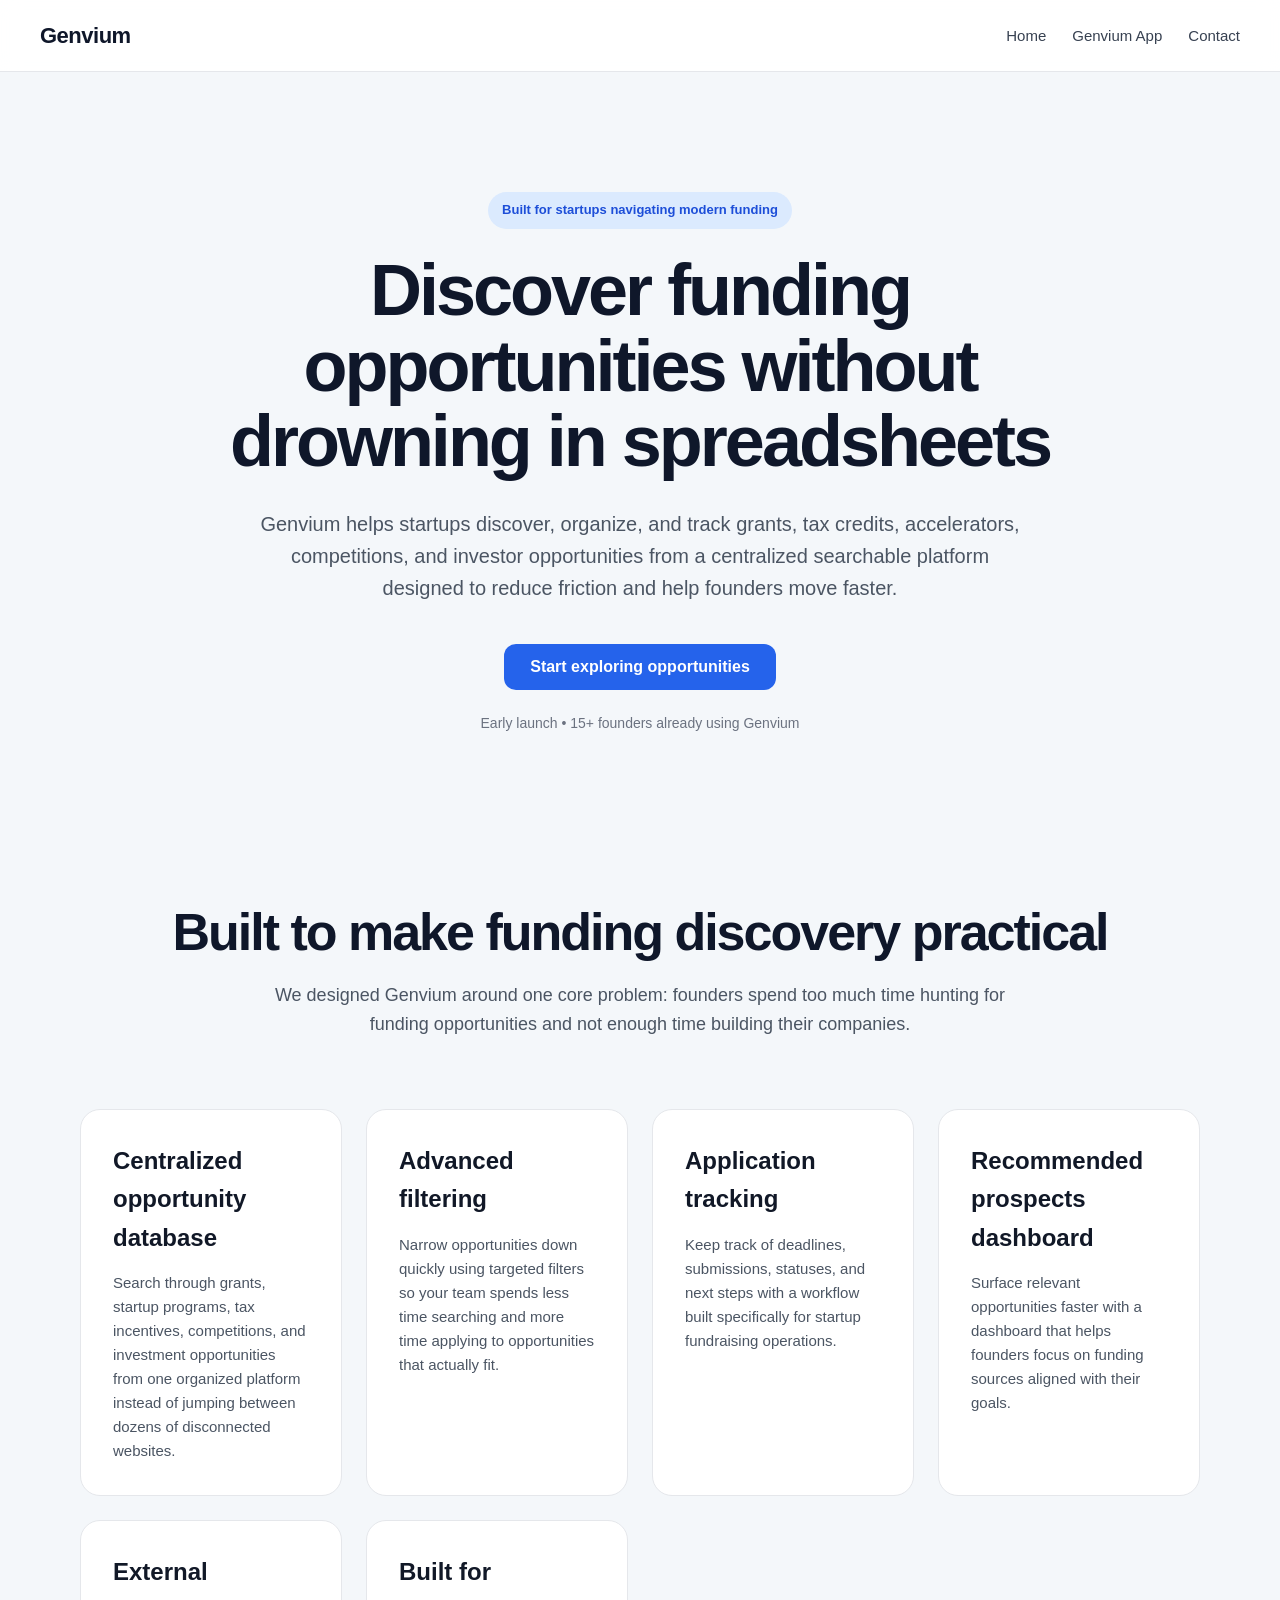
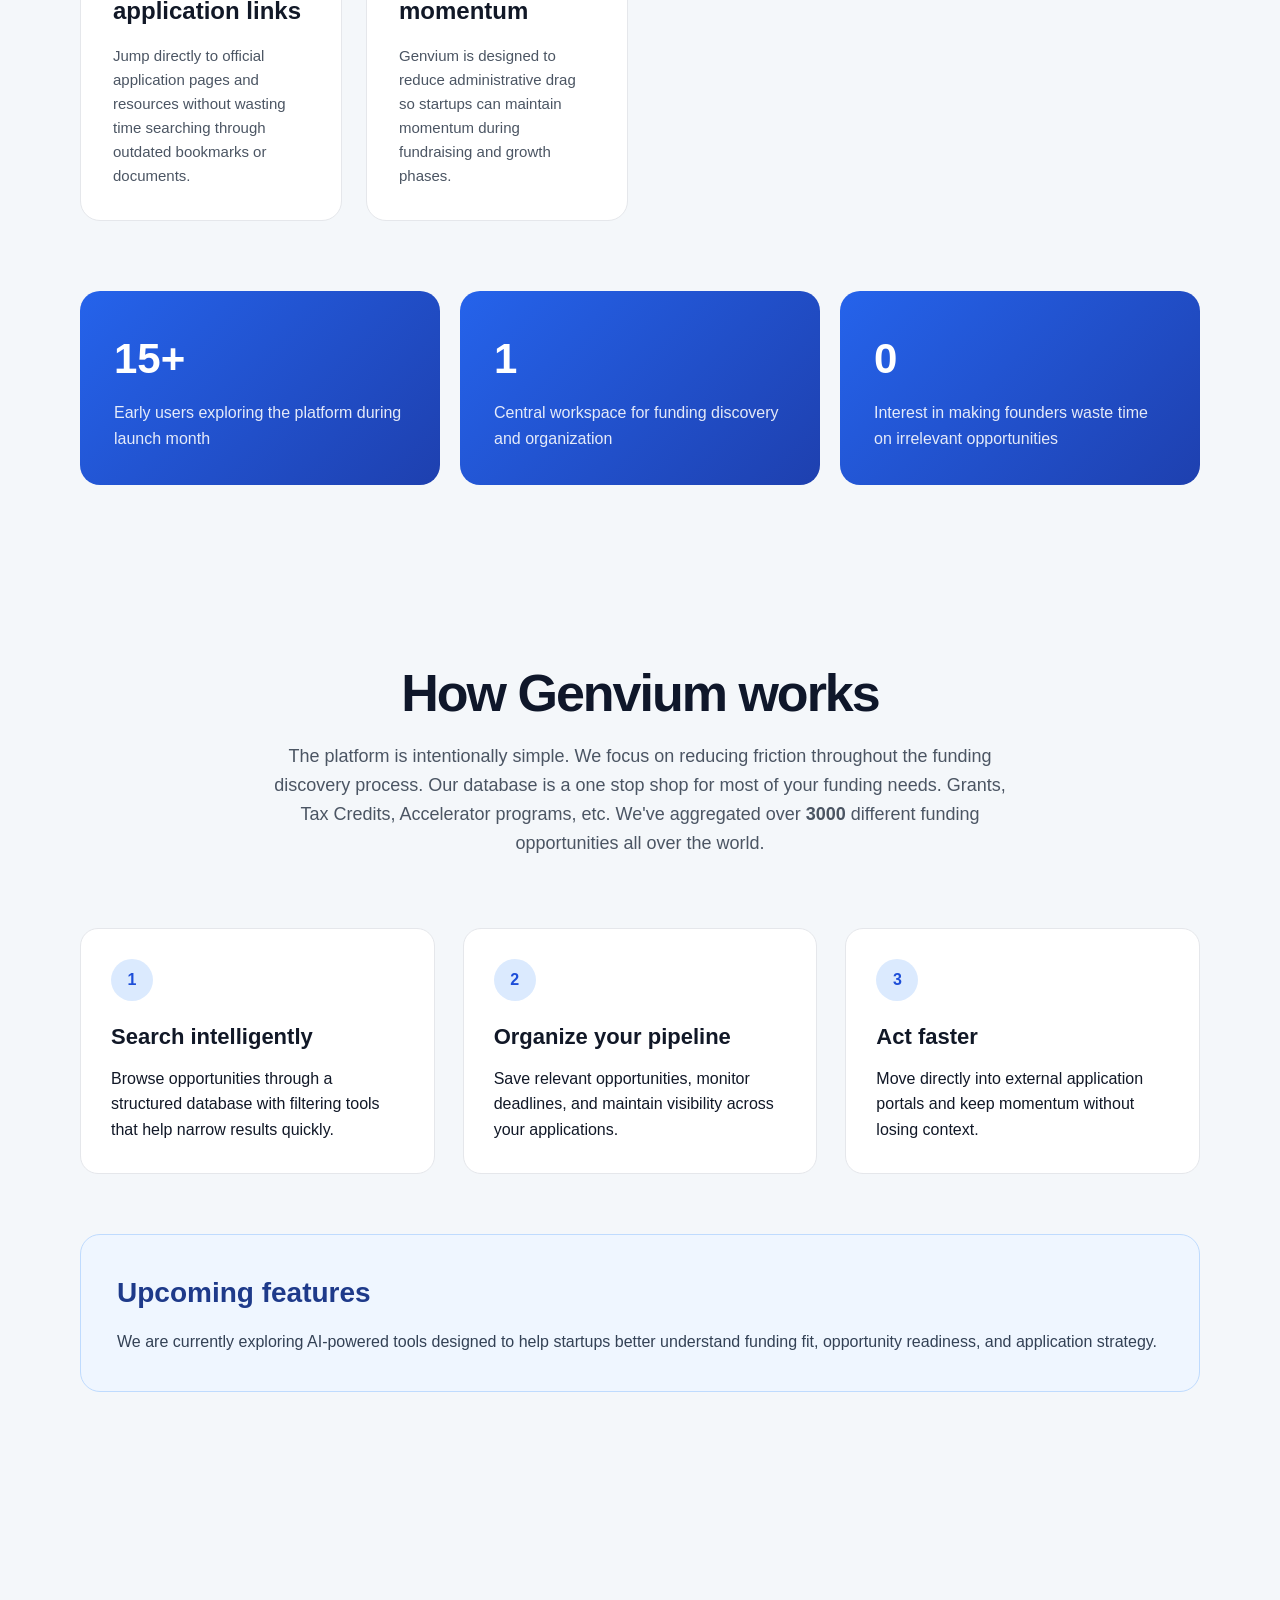
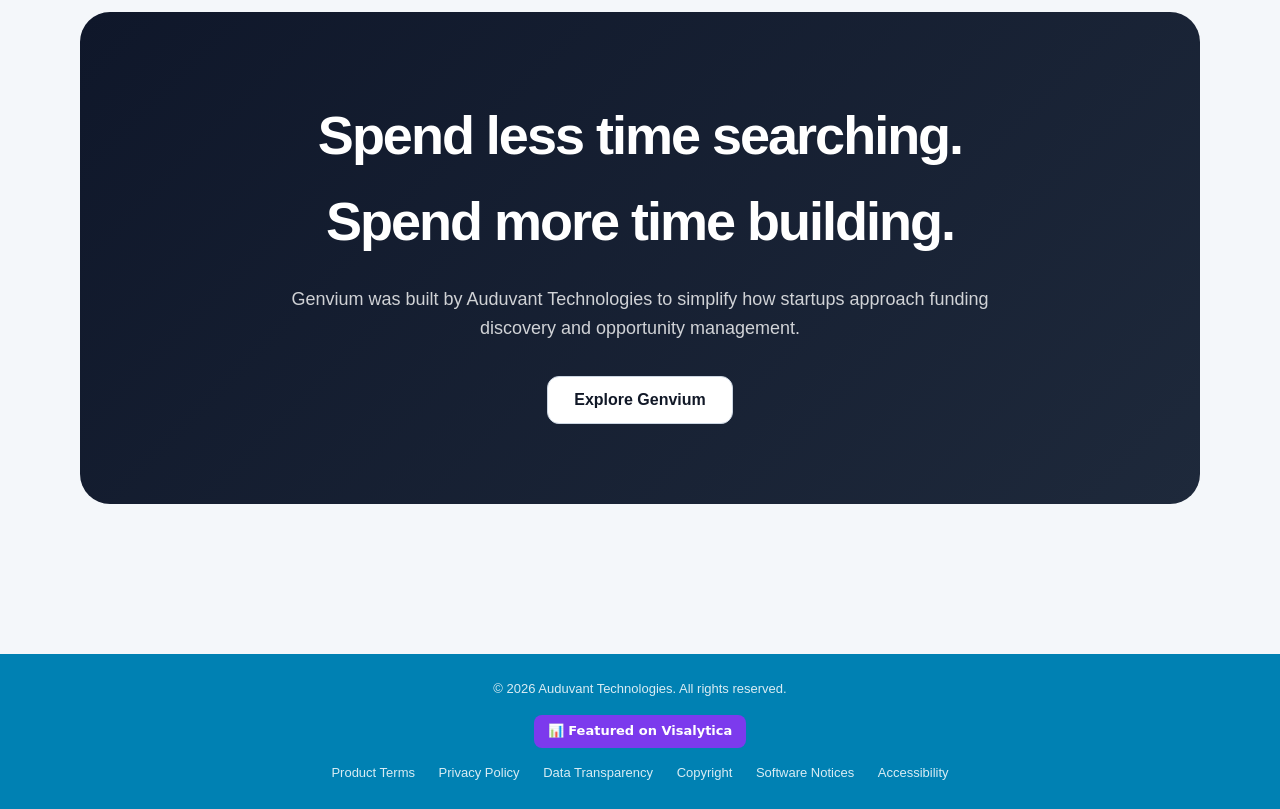
==== index.html @ 5816651e "Update index.html Added 5 new images showcasing how app looks like" ====
<!DOCTYPE html>
<html lang="en">
<head>
  <meta charset="UTF-8" />
  <meta name="viewport" content="width=device-width, initial-scale=1.0" />
  <title>Genvium | Startup Funding Intelligence</title>

  <meta name="description" content="Genvium is a centralized platform helping startups discover, organize, and track grants, tax credits, and investor opportunities without the administrative drag." />

  <link rel="canonical" href="https://www.genvium.com/" />

  <meta property="og:type" content="website" />
  <meta property="og:url" content="https://www.genvium.com/" />
  <meta property="og:title" content="Genvium | Startup Funding Intelligence" />
  <meta property="og:description" content="Discover, organize, and track startup funding opportunities from a single, centralized platform." />
  
  <meta name="twitter:card" content="summary" />
  <meta name="twitter:url" content="https://www.genvium.com/" />
  <meta name="twitter:title" content="Genvium | Startup Funding Intelligence" />
  <meta name="twitter:description" content="Discover, organize, and track startup funding opportunities from a single, centralized platform." />
  

  <script async src="https://www.googletagmanager.com/gtag/js?id=G-3B9XYFVLCV"></script>
  <script>
    window.dataLayer = window.dataLayer || [];
    function gtag(){dataLayer.push(arguments);}
    gtag('js', new Date());
    gtag('config', 'G-3B9XYFVLCV');
  </script>
  
  <script type="application/ld+json">
    {
      "@context": "https://schema.org",
      "@type": "SoftwareApplication",
      "name": "Genvium",
      "operatingSystem": "macOS, Web",
      "applicationCategory": "BusinessApplication",
      "description": "A platform for startups to discover and track funding opportunities, grants, and tax credits.",
      "offers": {
        "@type": "Offer",
        "price": "0",
        "priceCurrency": "USD"
      },
      "publisher": {
        "@type": "Organization",
        "name": "Auduvant Technologies"
      }
    }
  </script>

  <style>
    * {
      margin: 0;
      padding: 0;
      box-sizing: border-box;
    }

    html {
      scroll-behavior: smooth;
    }

    body {
      font-family: Inter, Arial, sans-serif;
      background: #F4F7FA;
      color: #111827;
      line-height: 1.6;
    }

    /* Skip to content link styling */
    .skip-link {
      position: absolute;
      top: -100px;
      left: 0;
      background: #2563EB;
      color: white;
      padding: 10px 20px;
      z-index: 9999;
      transition: top 0.2s ease;
      text-decoration: none;
      font-weight: 600;
    }
    .skip-link:focus {
      top: 0;
    }

    /* Standardized accessible link buttons styling */
    .link-btn {
      background: none;
      border: none;
      font-family: inherit;
      font-size: inherit;
      color: inherit;
      padding: 0;
      cursor: pointer;
      text-align: left;
      display: inline;
    }

    header {
      position: sticky;
      top: 0;
      z-index: 1000;
      background: rgba(255,255,255,0.92);
      backdrop-filter: blur(10px);
      border-bottom: 1px solid #E5E7EB;
      display: flex;
      justify-content: space-between;
      align-items: center;
      padding: 18px 40px;
    }

    .logo {
      font-size: 22px;
      font-weight: 700;
      letter-spacing: -0.5px;
      color: #0F172A;
    }

    nav {
      display: flex;
      align-items: center;
    }

    nav .link-btn, nav a {
      margin-left: 26px;
      text-decoration: none;
      color: #374151;
      font-size: 15px;
      transition: 0.2s ease;
    }

    nav .link-btn:hover, nav a:hover {
      color: #2563EB;
    }

    .hero {
      padding: 120px 40px 80px;
      text-align: center;
      max-width: 1000px;
      margin: auto;
    }

    .hero-badge {
      display: block;
      width: fit-content;
      margin: 0 auto 24px;
      padding: 8px 14px;
      border-radius: 999px;
      background: #DBEAFE;
      color: #1D4ED8;
      font-size: 13px;
      font-weight: 600;
    }

    .hero h1 {
      font-size: 72px;
      line-height: 1.05;
      letter-spacing: -3px;
      margin-bottom: 28px;
      color: #0F172A;
    }

    .hero p {
      font-size: 20px;
      max-width: 780px;
      margin: auto;
      color: #4B5563;
    }

    .hero-actions {
      margin-top: 40px;
      display: flex;
      justify-content: center;
      gap: 18px;
      flex-wrap: wrap;
    }

    .btn-primary {
      background: #2563EB;
      color: white;
      padding: 14px 26px;
      border-radius: 12px;
      text-decoration: none;
      font-weight: 600;
      transition: 0.2s ease;
      cursor: pointer;
      border: none;
      font-family: inherit;
      font-size: inherit;
    }

    .btn-primary:hover {
      background: #1D4ED8;
      transform: translateY(-1px);
    }

    .btn-secondary {
      border: 1px solid #CBD5E1;
      color: #111827;
      padding: 14px 26px;
      border-radius: 12px;
      text-decoration: none;
      font-weight: 600;
      background: white;
      transition: 0.2s ease;
      cursor: pointer;
      font-family: inherit;
      font-size: inherit;
    }

    .btn-secondary:hover {
      border-color: #94A3B8;
      background: #F8FAFC;
    }

    .hero-note {
      margin-top: 22px;
      font-size: 14px;
      color: #6B7280;
    }

    .section {
      padding: 90px 40px;
      max-width: 1200px;
      margin: auto;
    }

    .section-title {
      text-align: center;
      margin-bottom: 20px;
      font-size: 52px;
      letter-spacing: -2px;
      line-height: 1.1;
      color: #0F172A;
    }

    .section-subtitle {
      text-align: center;
      max-width: 760px;
      margin: auto auto 70px;
      font-size: 18px;
      color: #4B5563;
    }

    .features-grid {
      display: grid;
      grid-template-columns: repeat(auto-fit, minmax(260px, 1fr));
      gap: 24px;
    }

    .feature-card {
      background: white;
      border-radius: 20px;
      padding: 32px;
      border: 1px solid #E5E7EB;
      transition: 0.25s ease;
    }

    .feature-card:hover {
      transform: translateY(-4px);
      box-shadow: 0 15px 40px rgba(0,0,0,0.06);
    }

    .feature-card h3 {
      margin-bottom: 14px;
      font-size: 24px;
      color: #111827;
    }

    .feature-card p {
      color: #4B5563;
      font-size: 15px;
    }

    .stats {
      margin-top: 70px;
      display: grid;
      grid-template-columns: repeat(auto-fit, minmax(240px, 1fr));
      gap: 20px;
    }

    .stat-card {
      background: linear-gradient(135deg, #2563EB, #1E40AF);
      color: white;
      border-radius: 20px;
      padding: 34px;
    }

    .stat-card h2 {
      font-size: 42px;
      margin-bottom: 8px;
    }

    .stat-card p {
      color: rgba(255,255,255,0.88);
    }

    .workflow {
      display: grid;
      grid-template-columns: repeat(auto-fit, minmax(280px, 1fr));
      gap: 28px;
      margin-top: 60px;
    }

    .workflow-step {
      background: white;
      padding: 30px;
      border-radius: 18px;
      border: 1px solid #E5E7EB;
    }

    .step-number {
      width: 42px;
      height: 42px;
      border-radius: 50%;
      background: #DBEAFE;
      color: #1D4ED8;
      display: flex;
      align-items: center;
      justify-content: center;
      font-weight: bold;
      margin-bottom: 18px;
    }

    .workflow-step h3 {
      margin-bottom: 12px;
      font-size: 22px;
    }

    .cta-section {
      margin-top: 40px;
      text-align: center;
      background: linear-gradient(135deg, #0F172A, #1E293B);
      color: white;
      border-radius: 30px;
      padding: 80px 40px;
    }

    .cta-section h2 {
      font-size: 54px;
      margin-bottom: 20px;
      letter-spacing: -2px;
    }

    .cta-section p {
      max-width: 700px;
      margin: auto;
      color: rgba(255,255,255,0.8);
      font-size: 18px;
    }

    .cta-buttons {
      margin-top: 34px;
      display: flex;
      justify-content: center;
      gap: 16px;
      flex-wrap: wrap;
    }

    .coming-soon {
      margin-top: 60px;
      background: #EFF6FF;
      border: 1px solid #BFDBFE;
      border-radius: 20px;
      padding: 36px;
    }

    .coming-soon h3 {
      margin-bottom: 14px;
      color: #1E3A8A;
      font-size: 28px;
    }

    .coming-soon p {
      color: #334155;
    }

    .panel {
      display: none;
      animation: fade 0.3s ease;
    }

    .active {
      display: block;
    }

    @keyframes fade {
      from { opacity: 0; transform: translateY(6px); }
      to   { opacity: 1; transform: translateY(0); }
    }

    .download-card {
      background: white;
      padding: 32px;
      border-radius: 20px;
      border: 1px solid #E5E7EB;
      margin-bottom: 24px;
    }

    .download-card h3 {
      margin-bottom: 16px;
      font-size: 24px;
    }

    .download-card a {
      color: #2563EB;
      text-decoration: none;
      font-weight: 600;
    }

    .download-card a:hover {
      text-decoration: underline;
    }

    /* ── Genvium App Showcase ── */
    
    .app-showcase {
      margin-top: 70px;
    }
    
    .app-preview {
      background: white;
      border: 1px solid #E5E7EB;
      border-radius: 24px;
      padding: 12px;
      box-shadow:
        0 25px 60px rgba(15, 23, 42, 0.12),
        0 8px 20px rgba(15, 23, 42, 0.06);
      overflow: hidden;
      transition: 0.25s ease;
    }
    
    .app-preview:hover {
      transform: translateY(-3px);
      box-shadow:
        0 30px 70px rgba(15, 23, 42, 0.15),
        0 10px 25px rgba(15, 23, 42, 0.07);
    }
    
    .app-preview img {
      display: block;
      width: 100%;
      height: auto;
      border-radius: 14px;
    }
    
    .app-preview-large {
      max-width: 1100px;
      margin: 0 auto;
    }
    
    .app-preview-grid {
      display: grid;
      grid-template-columns: repeat(2, 1fr);
      gap: 28px;
      margin-top: 28px;
    }
    
    .app-caption {
      padding: 20px 8px 8px;
    }
    
    .app-caption h3 {
      font-size: 22px;
      margin-bottom: 6px;
      color: #0F172A;
    }
    
    .app-caption p {
      color: #64748B;
      font-size: 15px;
      line-height: 1.6;
    }
    
    /* App showcase intro */
    
    .app-intro {
      text-align: center;
      max-width: 780px;
      margin: 0 auto;
    }
    
    .app-intro h2 {
      font-size: 52px;
      letter-spacing: -2px;
      line-height: 1.1;
      color: #0F172A;
      margin-bottom: 20px;
    }
    
    .app-intro p {
      font-size: 19px;
      color: #4B5563;
      line-height: 1.7;
    }
    
    .app-intro .hero-badge {
      margin-bottom: 24px;
    }
    
    .app-action {
      margin-top: 32px;
    }
    
    /* Section between screenshots */
    
    .app-section-heading {
      text-align: center;
      margin: 90px auto 45px;
      max-width: 700px;
    }
    
    .app-section-heading h3 {
      font-size: 34px;
      letter-spacing: -1px;
      color: #0F172A;
      margin-bottom: 12px;
    }
    
    .app-section-heading p {
      color: #64748B;
      font-size: 17px;
    }
    
    /* Mobile */
    
    @media (max-width: 768px) {
    
      .app-intro h2 {
        font-size: 40px;
      }
    
      .app-intro p {
        font-size: 17px;
      }
    
      .app-preview-grid {
        grid-template-columns: 1fr;
      }
    
      .app-preview {
        border-radius: 18px;
        padding: 8px;
      }
    
      .app-preview img {
        border-radius: 11px;
      }
    
      .app-section-heading {
        margin-top: 65px;
      }
    
      .app-section-heading h3 {
        font-size: 28px;
      }
    }

    /* ── Legal pages ── */
    .legal {
      max-width: 900px;
      margin: auto;
      padding: 70px 40px;
    }

    .legal h1 {
      font-size: 42px;
      letter-spacing: -1.5px;
      margin-bottom: 8px;
      color: #0F172A;
    }

    .legal .last-updated {
      font-size: 14px;
      color: #6B7280;
      margin-bottom: 40px;
    }

    .legal h2 {
      font-size: 22px;
      margin-top: 40px;
      margin-bottom: 10px;
      color: #111827;
    }

    .legal h3 {
      font-size: 17px;
      margin-top: 24px;
      margin-bottom: 8px;
      color: #374151;
    }

    /* Added styling to support h4 tags brought over from the Auduvant policy */
    .legal h4 {
      font-size: 15px;
      margin-top: 20px;
      margin-bottom: 6px;
      color: #374151;
    }

    .legal p {
      color: #4B5563;
      margin-bottom: 12px;
    }

    .legal ul {
      color: #4B5563;
      padding-left: 22px;
      margin-bottom: 12px;
      line-height: 1.9;
    }

    .legal a {
      color: #2563EB;
    }

    /* ── Footer ── */
    footer {
      background: #0081B3;
      padding: 25px 40px;
      text-align: center;
      margin-top: 60px;
      font-size: 13px;
      color: white;
    }

    footer p {
      margin-bottom: 10px;
      color: rgba(255,255,255,0.85);
    }

    footer .link-btn {
      color: white;
      margin: 0 10px;
      opacity: 0.85;
    }

    footer .link-btn:hover {
      opacity: 1;
    }

    @media (max-width: 768px) {
      header {
        flex-direction: column;
        gap: 18px;
      }

      nav .link-btn, nav a {
        margin: 0 10px;
      }

      .hero {
        padding-top: 90px;
      }

      .hero h1 {
        font-size: 46px;
      }

      .section-title {
        font-size: 38px;
      }

      .cta-section h2 {
        font-size: 40px;
      }
    }
  </style>
</head>

<body>

<a href="#main-content" class="skip-link">Skip to main content</a>

<header>
  <div class="logo">Genvium</div>
  <nav>
    <button class="link-btn" onclick="showSection('home')">Home</button>
    <button class="link-btn" onclick="showSection('app')">Genvium App</button>
    <button class="link-btn" onclick="showSection('contact')">Contact</button>
  </nav>
</header>

<main id="main-content">
  <div id="home" class="panel active">

    <section class="hero">
      <div class="hero-badge">Built for startups navigating modern funding</div>

      <h1>Discover funding opportunities without drowning in spreadsheets</h1>

      <p>
        Genvium helps startups discover, organize, and track grants, tax credits,
        accelerators, competitions, and investor opportunities from a centralized
        searchable platform designed to reduce friction and help founders move faster.
      </p>

      <div class="hero-actions">
        <button onclick="showSection('app')" class="btn-primary">Start exploring opportunities</button>
      </div>

      <div class="hero-note">Early launch • 15+ founders already using Genvium</div>
    </section>

    <section class="section">
      <h2 class="section-title">Built to make funding discovery practical</h2>
      <p class="section-subtitle">
        We designed Genvium around one core problem: founders spend too much time
        hunting for funding opportunities and not enough time building their companies.
      </p>

      <div class="features-grid">
        <div class="feature-card">
          <h3>Centralized opportunity database</h3>
          <p>Search through grants, startup programs, tax incentives, competitions, and investment opportunities from one organized platform instead of jumping between dozens of disconnected websites.</p>
        </div>
        <div class="feature-card">
          <h3>Advanced filtering</h3>
          <p>Narrow opportunities down quickly using targeted filters so your team spends less time searching and more time applying to opportunities that actually fit.</p>
        </div>
        <div class="feature-card">
          <h3>Application tracking</h3>
          <p>Keep track of deadlines, submissions, statuses, and next steps with a workflow built specifically for startup fundraising operations.</p>
        </div>
        <div class="feature-card">
          <h3>Recommended prospects dashboard</h3>
          <p>Surface relevant opportunities faster with a dashboard that helps founders focus on funding sources aligned with their goals.</p>
        </div>
        <div class="feature-card">
          <h3>External application links</h3>
          <p>Jump directly to official application pages and resources without wasting time searching through outdated bookmarks or documents.</p>
        </div>
        <div class="feature-card">
          <h3>Built for momentum</h3>
          <p>Genvium is designed to reduce administrative drag so startups can maintain momentum during fundraising and growth phases.</p>
        </div>
      </div>

      <div class="stats">
        <div class="stat-card">
          <h2>15+</h2>
          <p>Early users exploring the platform during launch month</p>
        </div>
        <div class="stat-card">
          <h2>1</h2>
          <p>Central workspace for funding discovery and organization</p>
        </div>
        <div class="stat-card">
          <h2>0</h2>
          <p>Interest in making founders waste time on irrelevant opportunities</p>
        </div>
      </div>
    </section>

    <section class="section">
      <h2 class="section-title">How Genvium works</h2>
      <p class="section-subtitle">
        The platform is intentionally simple. We focus on reducing friction throughout
        the funding discovery process. Our database is a one stop shop for most of your funding needs. Grants, Tax Credits, Accelerator programs, etc.
        We've aggregated over <b>3000</b> different funding opportunities all over the world. 
      </p>

      <div class="workflow">
        <div class="workflow-step">
          <div class="step-number">1</div>
          <h3>Search intelligently</h3>
          <p>Browse opportunities through a structured database with filtering tools that help narrow results quickly.</p>
        </div>
        <div class="workflow-step">
          <div class="step-number">2</div>
          <h3>Organize your pipeline</h3>
          <p>Save relevant opportunities, monitor deadlines, and maintain visibility across your applications.</p>
        </div>
        <div class="workflow-step">
          <div class="step-number">3</div>
          <h3>Act faster</h3>
          <p>Move directly into external application portals and keep momentum without losing context.</p>
        </div>
      </div>

      <div class="coming-soon">
        <h3>Upcoming features</h3>
        <p>We are currently exploring AI-powered tools designed to help startups better understand funding fit, opportunity readiness, and application strategy.</p>
      </div>
    </section>

    <section class="section">
      <div id="cta" class="cta-section">
        <h2>Spend less time searching.<br>Spend more time building.</h2>
        <p>Genvium was built by Auduvant Technologies to simplify how startups approach funding discovery and opportunity management.</p>
        <div class="cta-buttons">
          <button onclick="showSection('app')" class="btn-secondary">Explore Genvium</button>
        </div>
      </div>
    </section>
  </div>

  
  <!-- Genvium App Page -->
  <div id="app" class="panel">
    <section class="section">
      <!-- Intro -->
      <div class="app-intro">
        <div class="hero-badge">
          Genvium is completely Free!
        </div>
        <h2>Meet Genvium</h2>
        <p>Your centralized workspace for discovering, organizing, and pursuing startup funding opportunities.</p>
        <div class="app-action">
          <a
            href="https://webapp.genvium.com"
            target="_blank"
            rel="noopener noreferrer"
            onclick="trackWebappClick()"
            class="btn-primary">
            Open Genvium →
          </a>
        </div>
      </div>
      <!-- Product showcase introduction -->
      <div class="app-section-heading">
        <h3>See Genvium in action</h3>
        <p>From discovering opportunities to managing applications, Genvium gives founders one place to keep their funding workflow organized.</p>
      </div>
      <!-- Dashboard -->
      <div class="app-preview-large">
        <div class="app-preview">
          <img
            src="Genvium-App-Dashboard.png"
            alt="Genvium dashboard showing active applications, funding secured, upcoming deadlines, and recommended opportunities">
        </div>
        <div class="app-caption">
          <h3>Your funding command center</h3>
          <p>Keep your applications, funding progress, deadlines, and recommended opportunities visible from one dashboard.</p>
        </div>
      </div>
      <!-- Applications + Readiness -->
      <div class="app-preview-grid">
        <!-- My Applications -->
        <div>
          <div class="app-preview">
            <img
              src="Genvium-App-MyApplications.png"
              alt="Genvium My Applications page showing application statuses, amounts, and deadlines">
          </div>
          <div class="app-caption">
            <h3>Manage your applications</h3>
            <p>Track applications, statuses, funding amounts, deadlines, and next steps in one organized workspace.</p>
          </div>
        </div>
        <!-- Readiness -->
        <div>
          <div class="app-preview">
            <img
              src="Genvium-App-Readiness.png"
              alt="Genvium application readiness page showing completed and missing requirements">
          </div>
          <div class="app-caption">
            <h3>Know when you're ready</h3>
            <p>See which application requirements are complete and identify what still needs attention before you apply.</p>
          </div>
        </div>
      </div>
      <!-- Genvium AI -->
      <div class="app-section-heading">
        <h3>Built-in AI assistance</h3>
        <p>Get AI-assisted help while preparing your applications, while keeping control over the final submission.</p>
      </div>
      <div class="app-preview-large">
        <div class="app-preview">
          <img
            src="Genvium-AI.png"
            alt="Genvium AI grant draft assistant">
        </div>
        <div class="app-caption">
          <h3>Get AI-assisted application help</h3>
          <p>Generate and refine application content with Genvium AI while reviewing every draft before submission.</p>
        </div>
      </div>
      <!-- Help -->
      <div class="app-section-heading">
        <h3>Help when you need it</h3>
        <p>Find answers and guidance while working through the Genvium platform.</p>
      </div>
      <div class="app-preview-large">
        <div class="app-preview">
          <img
            src="Genvium-Help.png"
            alt="Genvium Help page with searchable funding and application guidance">
        </div>
        <div class="app-caption">
          <h3>A workspace designed to keep you moving</h3>
          <p>Genvium brings funding discovery, application management, readiness tracking, AI assistance, and support together in one place.</p>
        </div>
      </div>
      <!-- Final CTA -->
      <div class="cta-section" style="margin-top: 90px;">
        <h2>Ready to explore Genvium?</h2>
        <p>Start discovering opportunities and organizing your funding workflow today.</p>
  
        <div class="cta-buttons">
          <a
            href="https://webapp.genvium.com"
            target="_blank"
            rel="noopener noreferrer"
            onclick="trackWebappClick()"
            class="btn-primary">
            Open Genvium →
          </a>
        </div>
      </div>
    </section>
  </div>

  
  <!-- Contact Page -->
  <div id="contact" class="panel">
    <section class="section">
      <h2 class="section-title">Contact us</h2>
      <p class="section-subtitle">Questions, feedback, partnerships, or early access inquiries.</p>

      <div class="download-card">
        <h3>Email</h3>
        <p>info@genvium.com</p>
      </div>

      <div class="download-card">
        <h3>Socials</h3>
        <p><a href="https://www.linkedin.com/company/auduvant-technologies">LinkedIn</a></p>
        <p><a href="https://www.youtube.com/@AuduvantTechnologies">YouTube</a></p>
        <p>X / Twitter — Coming soon</p>
      </div>
    </section>
  </div>

  <!-- Legal -->
  <div id="product-terms" class="panel">
    <div class="legal">
      <h1>Genvium Product Terms</h1>
      <p class="last-updated">Last updated: June 2026</p>

      <p>These Genvium Product Terms ("Terms") govern access to and use of Genvium and related services operated by Auduvant Technologies ("we," "our," or "us"). By accessing or using Genvium, you agree to these Terms. If you do not agree to these Terms, you should not use the platform or related services.</p>

      <h2>1. About Genvium</h2>
      <p>Genvium is a software platform designed to help startups discover, organize, and manage funding opportunities, including grants, tax credits, competitions, accelerators, and related funding resources. The platform may include:</p>
      <ul>
        <li>Web-based services</li>
        <li>Search and filtering tools</li>
        <li>Application tracking features</li>
        <li>External resource links</li>
        <li>Analytics and recommendation features</li>
      </ul>
      <p>Certain features may change, expand, or be discontinued over time.</p>

      <h2>2. Eligibility</h2>
      <p>You may use Genvium only in compliance with applicable laws and regulations. By using the platform, you represent that:</p>
      <ul>
        <li>You are legally permitted to use the services</li>
        <li>You will not misuse or interfere with the platform</li>
        <li>Any information voluntarily provided by you is accurate to the best of your knowledge</li>
      </ul>

      <h2>3. Software License</h2>
      <p>Subject to these Terms, Auduvant Technologies grants you a limited, non-exclusive, non-transferable, revocable license to access and use the Genvium platform for lawful business or personal use. This license does not grant ownership of the software or related intellectual property. Users may not:</p>
      <ul>
        <li>Copy, redistribute, or resell the software</li>
        <li>Reverse engineer or attempt to extract source code except where prohibited by law</li>
        <li>Modify or create derivative works based on the platform</li>
        <li>Use the platform for unlawful, harmful, or fraudulent purposes</li>
        <li>Interfere with platform functionality or security</li>
      </ul>
      <p>Genvium is proprietary software owned by Auduvant Technologies.</p>

      <h2>4. Intellectual Property</h2>
      <p>All software, branding, designs, graphics, interfaces, text, databases, workflows, and related materials associated with Genvium are owned by Auduvant Technologies unless otherwise stated. No rights are granted except as expressly provided in these Terms. Third-party trademarks, libraries, and technologies remain the property of their respective owners.</p>

      <h2>5. Third-Party Services and Links</h2>
      <p>Genvium may provide links or references to third-party websites, funding providers, application portals, or external resources. We do not control or guarantee:</p>
      <ul>
        <li>Third-party content</li>
        <li>External application outcomes</li>
        <li>Funding approvals</li>
        <li>Accuracy of external services</li>
        <li>Availability of third-party websites</li>
      </ul>
      <p>Users interact with external services at their own discretion and risk.</p>

      <h2>6. Beta Features and Availability</h2>
      <p>Certain portions of Genvium may be released as beta, preview, experimental, or early-access functionality. These features may:</p>
      <ul>
        <li>Contain bugs or inaccuracies</li>
        <li>Change without notice</li>
        <li>Experience interruptions or downtime</li>
        <li>Be modified or removed at any time</li>
      </ul>
      <p>We do not guarantee uninterrupted availability of the platform or services.</p>

      <h2>7. Data and Analytics</h2>
      <p>Use of Genvium may involve limited analytics and technical usage data as described in our Privacy Policy and Data Transparency Policy. By using the platform, users acknowledge that certain technical and usage information may be collected to improve platform functionality, performance, and security.</p>

      <h2>8. No Financial or Legal Advice</h2>
      <p>Genvium is an informational and organizational platform only. Nothing provided through Genvium constitutes financial advice, investment advice, legal advice, tax advice, or professional consulting services. Users remain solely responsible for evaluating opportunities, conducting due diligence, and making business decisions.</p>

      <h2>9. Disclaimer of Warranties</h2>
      <p>Genvium is provided on an "as is" and "as available" basis. To the maximum extent permitted by law, Auduvant Technologies disclaims all warranties, express or implied, including merchantability, fitness for a particular purpose, non-infringement, accuracy or reliability of information, and continuous availability. We do not guarantee that the platform will be error-free, secure, or uninterrupted.</p>

      <h2>10. Limitation of Liability</h2>
      <p>To the fullest extent permitted by law, Auduvant Technologies shall not be liable for lost profits, business interruption, funding outcomes, loss of data, indirect or consequential damages, reliance on platform information, or third-party service failures. Use of the platform is at your own risk.</p>

      <h2>11. Termination</h2>
      <p>We may suspend or terminate access to Genvium at any time if these Terms are violated, platform misuse occurs, or security or operational concerns arise. We also reserve the right to discontinue or modify services at any time.</p>

      <h2>12. Changes to These Terms</h2>
      <p>These Terms may be updated periodically to reflect changes in the platform, services, legal obligations, or operational practices. Continued use of Genvium following updates indicates acknowledgment of the revised Terms.</p>

      <h2>13. Governing Law</h2>
      <p>These Terms shall be governed by and interpreted in accordance with the laws applicable in the United States of America.</p>

      <h2>14. Contact</h2>
      <p>Questions regarding these Terms may be directed to: <a href="mailto:info@genvium.com">info@genvium.com</a></p>
    </div>
  </div>

  <div id="privacy" class="panel">
    <div class="legal">
      <h1>Privacy Policy</h1>
      <p class="last-updated">Last updated: July 2026</p>

      <p>This Privacy Policy describes how Auduvant Technologies ("we," "our," or "us") collects, uses, processes, stores, and protects information in connection with <strong>Genvium (the web application)</strong>, our public marketing website (www.genvium.com), and related online services (collectively, the "Services"). This Privacy Policy applies to both the Genvium web application and our marketing website. As Genvium evolves, we may introduce new features that require additional data processing. If we do, we will provide appropriate notice, update this Privacy Policy, and, where required by applicable law, provide users with appropriate controls.</p>
      
      <h2>1. Information We Collect</h2>
      <p>To keep our data practices clear, we separate how we handle information across our public marketing websites and our user-facing applications.</p>

      <h3>A. Genvium (Web Application)</h3>
      <p><strong>The Genvium web application (webapp.genvium.com) collects limited personal information necessary to provide user accounts and platform functionality. This information may include your name, username, email address, and phone number (if provided). Genvium does not collect or use your funding search history or research queries for advertising, profiling, or marketing purposes.</strong></p>
      <p>Your searches, workflows, and interactions within Genvium are processed only as necessary to provide and maintain the service you request. We do not use your funding searches or research queries for advertising, marketing, or user profiling. We may introduce optional diagnostics, analytics, or other features in future releases. If we do, we will provide appropriate notice, update this Privacy Policy, and provide any controls required by applicable law.</p>

      <h3>B. Marketing and Corporate Sites (www.genvium.com)</h3>
      <p>Unlike the Genvium web application, our public marketing website (www.genvium.com) collects certain technical and user-submitted information necessary to operate the website, improve user experience, maintain security, and understand website performance.</p>
      
      <h4>Automatically Collected Information</h4>
      <p>When users access www.genvium.com, certain technical and usage information may be collected automatically, including:</p>
      <ul>
        <li>Device and browser information</li>
        <li>Operating system information</li>
        <li>IP address and approximate geographic region</li>
        <li>Usage and interaction data</li>
        <li>Website navigation activity</li>
        <li>Referral and traffic source information</li>
        <li>Website session and performance analytics</li>
      </ul>

      <h4>Information You Voluntarily Provide Online</h4>
      <p>This may include contact information such as email addresses, communications and support inquiries, feedback submissions, waitlist or early-access requests, and other information voluntarily submitted directly through our website forms.</p>

      <h4>Third-Party Information</h4>
      <p>We may receive limited information from third-party platforms, hosting providers, analytics services, or infrastructure providers necessary to operate and maintain our public marketing websites.</p>

      <h2>2. How We Use Information</h2>
      <p>We may use information collected through our public website to operate and maintain the landing page, improve platform marketing and user experiences, monitor website traffic and engagement, respond to support requests, analyze loading speeds, develop new features, maintain web security, comply with legal obligations, and protect against fraudulent activity.</p>

      <h2>3. Analytics and Cookies</h2>
      <p>Auduvant Technologies may use analytics technologies, cookies, and similar tools to understand how users interact with our website at www.genvium.com. This may include Google Analytics (GA4), essential session technologies, and performance optimization tools. These technologies may collect device identifiers, browser layouts, session activity, click events, and approximate location data. Users may manage or disable cookies through their browser settings, though doing so might affect web formatting.</p>

      <h2>4. Legal Basis for Processing</h2>
      <p>Where required by applicable law, we process personal information gathered from website visitors based on legitimate interests in monitoring web performance, explicit user consent (such as filling out a contact form), compliance with legal frameworks, and security verification.</p>

      <h2>5. Sharing of Information</h2>
      <p>We do not sell personal website data to third parties. We may share limited marketing site tracking data with hosting infrastructure providers, analytics platforms, or operational service tools strictly necessary to maintain the web server. Third-party utility services process info solely under strict platform instructions.</p>
      <p>We use third-party AI services, including the Google Gemini API, to generate draft content requested by users. Information submitted for this purpose is processed solely to provide the requested functionality and is not used to train AI models under applicable enterprise API terms.</p>

      <h2>6. International Data Processing</h2>
      <p>Information collected via our web assets may be processed, transferred, or stored in multiple jurisdictions, including the United States, where our hosting servers operate. By browsing our website, users acknowledge that data may travel outside their jurisdiction of residence, subject to legal protocols.</p>

      <h2>7. Data Retention</h2>
      <p>We retain website log information and form records only for as long as reasonably necessary to fulfill marketing outreach, complete customer support inquiries, optimize infrastructure speeds, resolve site technical disputes, and enforce terms. Retention schedules depend purely on operational demands.</p>

      <h2>8. Data Security</h2>
      <p>We implement administrative, technical, and organizational measures intended to protect website traffic records and inbound forms against unauthorized web access, disclosure, or loss. However, no absolute guarantee can be made regarding public internet transmissions.</p>

      <h2>9. User Rights</h2>
      <p>Depending on local regulations, website visitors may request access to, correction of, or permanent deletion of their recorded form submissions and analytics identifiers by contacting <a href="mailto:info@genvium.com">info@genvium.com</a>. We may verify identity before executing a removal database query.</p>

      <h2>10. Privacy Requests</h2>
      <p>If you wish to exercise your privacy rights, including requesting access to, correction of, or deletion of your personal information where applicable, please contact us using the information provided below. To protect your privacy and security, we may verify your identity before processing your request. We will respond within the timeframes required by applicable law.</p>
      
      <h2>11. Children's Privacy</h2>
      <p>Our Services are not directed to children under 13 years of age, and we do not knowingly collect personal information from children. If we become aware that personal information from a child has been collected, we will promptly delete it unless we are required by law to retain it.</p>

      <h2>12. Third-Party Services and Links</h2>
      <p>Our web copy contains redirect hyperlinks to external funding directories, grants, or cloud databases. We hold zero control over the privacy architectures or reliability of target third-party external networks. Review their independent guidelines when leaving our domain.</p>

      <h2>13. Changes to This Privacy Policy</h2>
      <p>We may update this Privacy Policy from time to time to reflect changes to our Services, legal obligations, or privacy practices. When material changes are made, we will update the "Last updated" date at the top of this policy. Continued use of our Services after changes become effective constitutes acceptance of the revised Privacy Policy.</p>

      <h2>14. Contact</h2>
      <p>Questions regarding this Privacy Policy or privacy-related requests may be directed to: <a href="mailto:info@genvium.com">info@genvium.com</a></p>
    </div>
  </div>

  <div id="transparency" class="panel">
    <div class="legal">
      <h1>Data Transparency Policy</h1>
      <p class="last-updated">Last updated: June 2026</p>

      <p>At Genvium, we believe founders deserve transparency about how their data is handled. This page explains what information Genvium (the web application) and our marketing website (www.genvium.com) collect, why we collect it, and what we do—and do not do—with that information.</p>

      <h2>What We Collect</h2>
      <p>Only our public marketing website (www.genvium.com) collects analytics and website usage information. The Genvium web application (webapp.genvium.com) does not collect analytics relating to your searches, funding research, or in-app activity. The marketing website may collect limited analytics and usage information to help us improve the website and understand visitor engagement. This includes information limited to:</p>
        <li>Page visits and session activity</li>
        <li>Device and browser type</li>
        <li>Operating system information</li>
        <li>Approximate geographic region</li>
        <li>Website interaction events</li>
        <li>Download activity</li>
        <li>Navigation between sections of the site</li>
        <li>Referral sources (such as search engines or external links)</li>
      </ul>
      <p>We may also collect information voluntarily provided by users through contact emails, support inquiries, and waitlists or feedback forms (if enabled in the future).</p>

      <h2>What We Do NOT Collect</h2>
      <p>We do not collect:</p>
      <ul>
        <li>Passwords through analytics tools</li>
        <li>Keystroke recordings</li>
        <li>Screen recordings</li>
        <li>Personal financial information</li>
        <li>Sensitive personal identification documents</li>
        <li>Hidden background surveillance data</li>
        <li>Uploaded founder documents through public website analytics</li>
      </ul>
      <p>We do not sell user data to third parties.</p>

      <h2>Why We Collect Data</h2>
      <p>We use analytics and usage information to improve the Genvium platform, understand which features users find useful, identify technical issues, prioritize future development, and measure platform engagement and adoption.</p>

      <h2>Analytics Providers</h2>
      <p>Genvium currently uses Google Analytics (GA4) to collect aggregated website analytics and performance metrics. Google may process certain technical information according to its own policies and regional compliance standards. Google Analytics may collect information such as IP address, device information, browser information, and website interaction data in order to provide aggregated analytics and reporting services. Additional third-party service providers may be used in the future to support website hosting, communications, security, or platform operations. These providers may process information only as necessary to provide their services.</p>

      <h2>Cookies</h2>
      <p>Genvium may use essential analytics cookies to measure traffic and engagement, improve platform performance, and understand feature usage trends. Users can manage or disable cookies through their browser settings.</p>

      <h2>Legal Basis for Processing</h2>
      <p>Where required by applicable law, Genvium processes information based on legitimate interests in operating, maintaining, securing, and improving the platform, as well as responding to user inquiries and support requests. In certain circumstances, processing may also occur based on user consent or to comply with legal obligations.</p>

      <h2>International Data Processing</h2>
      <p>Genvium and its service providers may process information in multiple jurisdictions, including Canada, the United States, and other locations where infrastructure or service providers operate. By using the platform, users acknowledge that information may be transferred, stored, or processed outside their country of residence, subject to applicable legal protections.</p>

      <h2>GDPR &amp; CCPA Commitment</h2>
      <p>Where applicable under privacy laws such as the General Data Protection Regulation (GDPR), the California Consumer Privacy Act (CCPA), and similar regulations, users may have rights regarding their personal information. Depending on applicable law, users may request access to personal information we hold about them, correction of inaccurate information, deletion of personal information, information regarding categories of collected data, and information regarding how personal information is used. Requests may be submitted to <a href="mailto:info@genvium.com">info@genvium.com</a>.</p>

      <h2>Data Retention</h2>
      <p>We retain analytics and usage information only for as long as reasonably necessary to improve and operate the platform. Retention periods may vary depending on the type of information collected, technical requirements, legal obligations, or service provider settings. Contact requests, support inquiries, and feedback submissions may be retained for a reasonable period to facilitate communication and improve user support.</p>

      <h2>Data Security</h2>
      <p>We take reasonable measures to protect platform and analytics data from unauthorized access, misuse, or disclosure.</p>

      <h2>Policy Updates</h2>
      <p>As Genvium evolves, this policy may be updated to reflect new features, services, or compliance requirements. Continued use of the platform after updates constitutes acceptance of the revised policy.</p>

      <h2>Contact</h2>
      <p>Questions regarding data practices or compliance can be directed to: <a href="mailto:info@genvium.com">info@genvium.com</a></p>
    </div>
  </div>

  <div id="copyright" class="panel">
    <div class="legal">
      <h1>Copyright Notice</h1>
      <p class="last-updated">Last updated: June 2026</p>

      <p>© 2026 Auduvant Technologies. All rights reserved.</p>
      <p>Genvium and related branding, software, website content, interface designs, graphics, and platform materials are the property of Auduvant Technologies unless otherwise stated.</p>
      <p>No portion of the platform, website, or materials may be copied, reproduced, distributed, modified, or used for commercial purposes without prior written permission.</p>
      <p>Third-party trademarks, service marks, and content referenced on the platform remain the property of their respective owners.</p>
    </div>
  </div>

  <div id="licenses" class="panel">
    <div class="legal">
      <h1>Third-Party Software Notices</h1>
      <p class="last-updated">Last updated: June 2026</p>

      <p>Genvium includes or utilizes certain open-source software components. These components remain the property of their respective authors and are distributed under their applicable licenses.</p>

      <p>Included technologies may include:</p>
      <ul>
        <li>Java</li>
        <li>JavaFX</li>
        <li>Maven</li>
        <li>SQLite</li>
        <li>Jackson</li>
        <li>OkHttp</li>
        <li>Eclipse Temurin</li>
      </ul>

      <p>Additional dependency licenses may apply depending on installed components and build configurations.</p>
    </div>
  </div>

  <div id="accessibility" class="panel">
    <div class="legal">
      <h1>Accessibility Statement for Genvium</h1>
      <p class="last-updated">This is an accessibility statement from Auduvant Technologies LLC.</p>

      <h2>Conformance status</h2>
      <p>The Web Content Accessibility Guidelines (WCAG) defines requirements for designers and developers to improve accessibility for people with disabilities. It defines three levels of conformance: Level A, Level AA, and Level AAA. Genvium is partially conformant with WCAG 2.0 level AA. Partially conformant means that some parts of the content do not fully conform to the accessibility standard.</p>

      <h2>Feedback</h2>
      <p>We welcome your feedback on the accessibility of Genvium. Please let us know if you encounter accessibility barriers while navigating our platform:</p>
      <ul>
        <li>E-mail: <a href="mailto:info@genvium.com">info@genvium.com</a></li>
      </ul>
      <p>We try to respond to feedback within 3 business days.</p>
    </div>
  </div>
</main>

<footer>
  <p>© 2026 Auduvant Technologies. All rights reserved.</p>
  
  <!-- Visalytica Badge -->
  <div style="margin: 15px 0;">
    <a href="https://www.visalytica.com/tool/genvium" target="_blank" rel="noopener noreferrer" style="display:inline-flex;align-items:center;gap:6px;padding:6px 14px;background:#7c3aed;color:#fff;border-radius:8px;font-family:-apple-system,system-ui,sans-serif;font-size:13px;font-weight:600;text-decoration:none">📊 Featured on Visalytica</a>
  </div>
  
  <div>
    <button class="link-btn" onclick="showSection('product-terms')">Product Terms</button>
    <button class="link-btn" onclick="showSection('privacy')">Privacy Policy</button>
    <button class="link-btn" onclick="showSection('transparency')">Data Transparency</button>
    <button class="link-btn" onclick="showSection('copyright')">Copyright</button>
    <button class="link-btn" onclick="showSection('licenses')">Software Notices</button>
    <button class="link-btn" onclick="showSection('accessibility')">Accessibility</button>
  </div>
</footer>

<script>
  function trackWebappClick() {
      gtag('event', 'open_webapp', { 
        event_category: 'engagement',
        event_label: 'Web App Link'
      });
  }

  function showSection(id) {
    document.querySelectorAll('.panel').forEach(sec => sec.classList.remove('active'));
    document.getElementById(id).classList.add('active');
    window.scrollTo({ top: 0, behavior: 'smooth' });
    gtag('event', 'section_view', { section_name: id });
    window.location.hash = id;
  }
  
  window.addEventListener("load", () => {
    const hash = window.location.hash.slice(1);
  
    if (hash && ["home", "app", "contact"].includes(hash)) {
      showSection(hash);
    }
  });
</script>

</body>
</html>
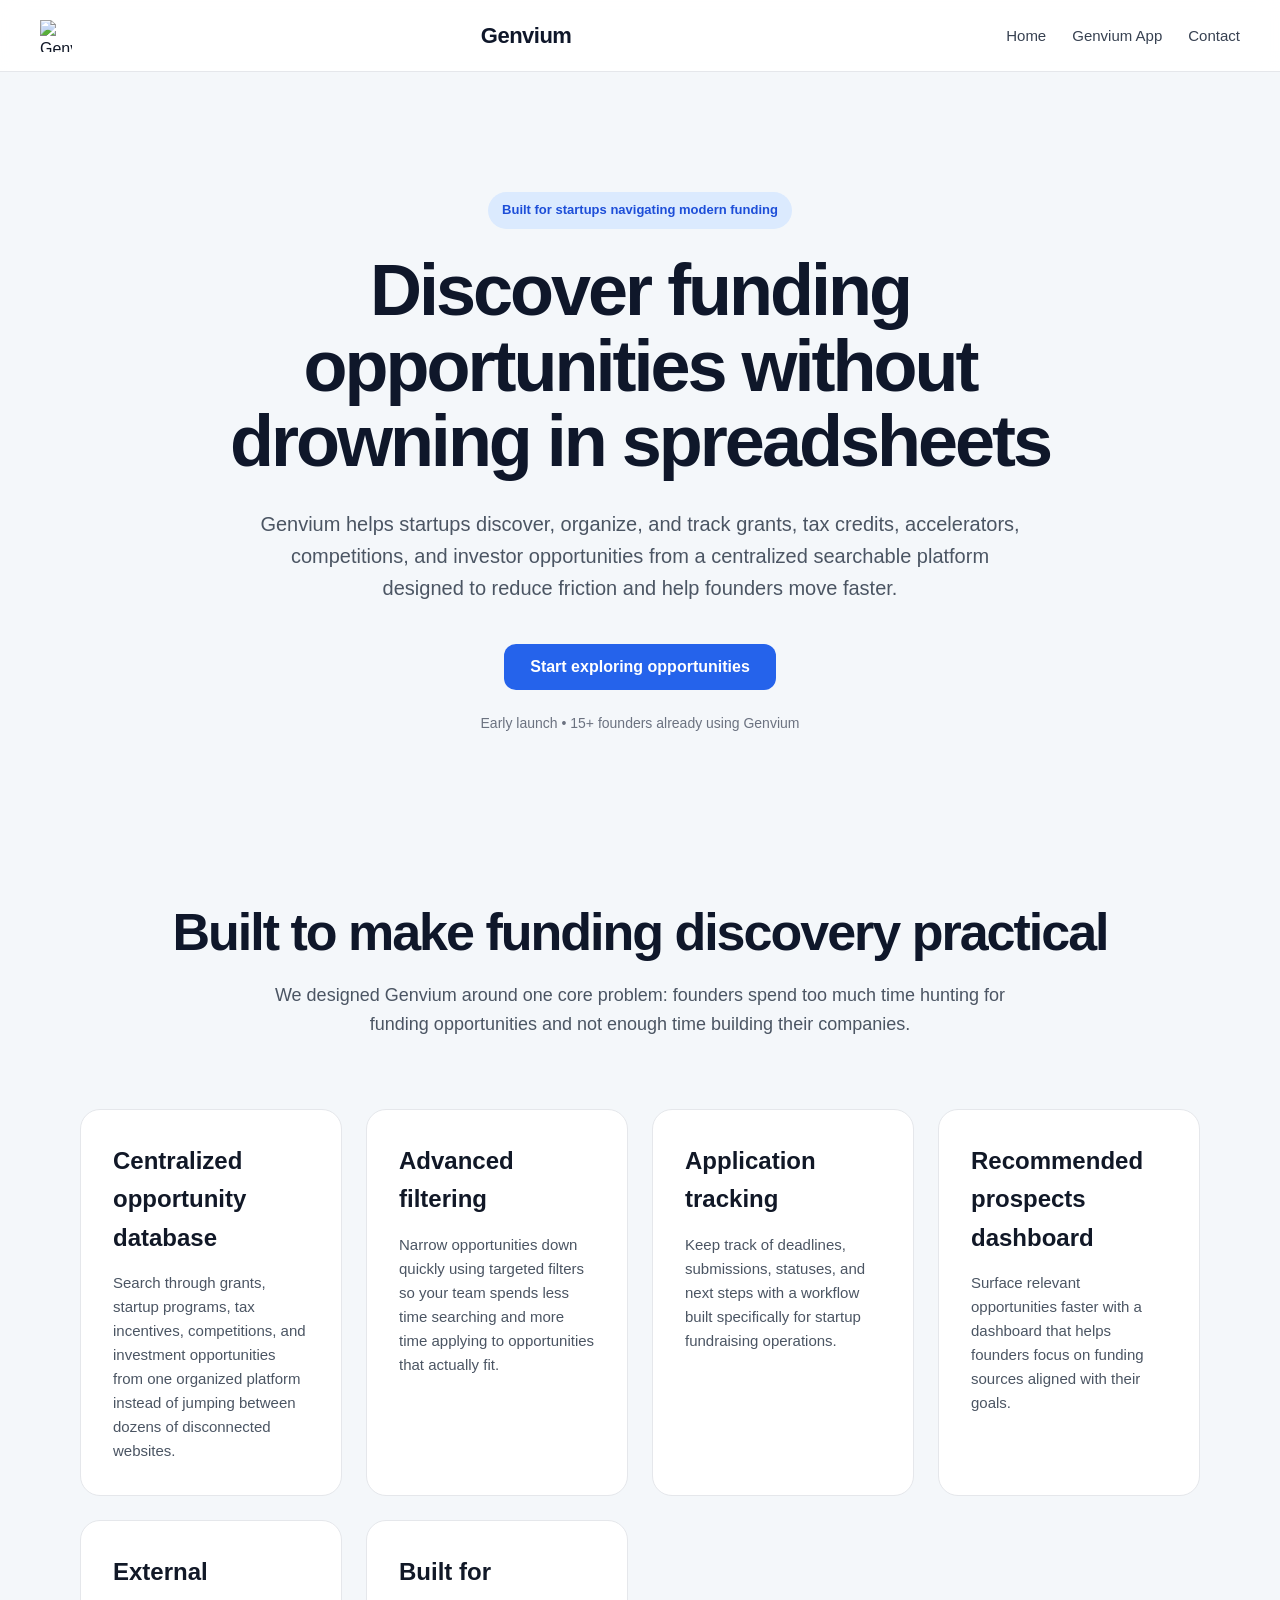
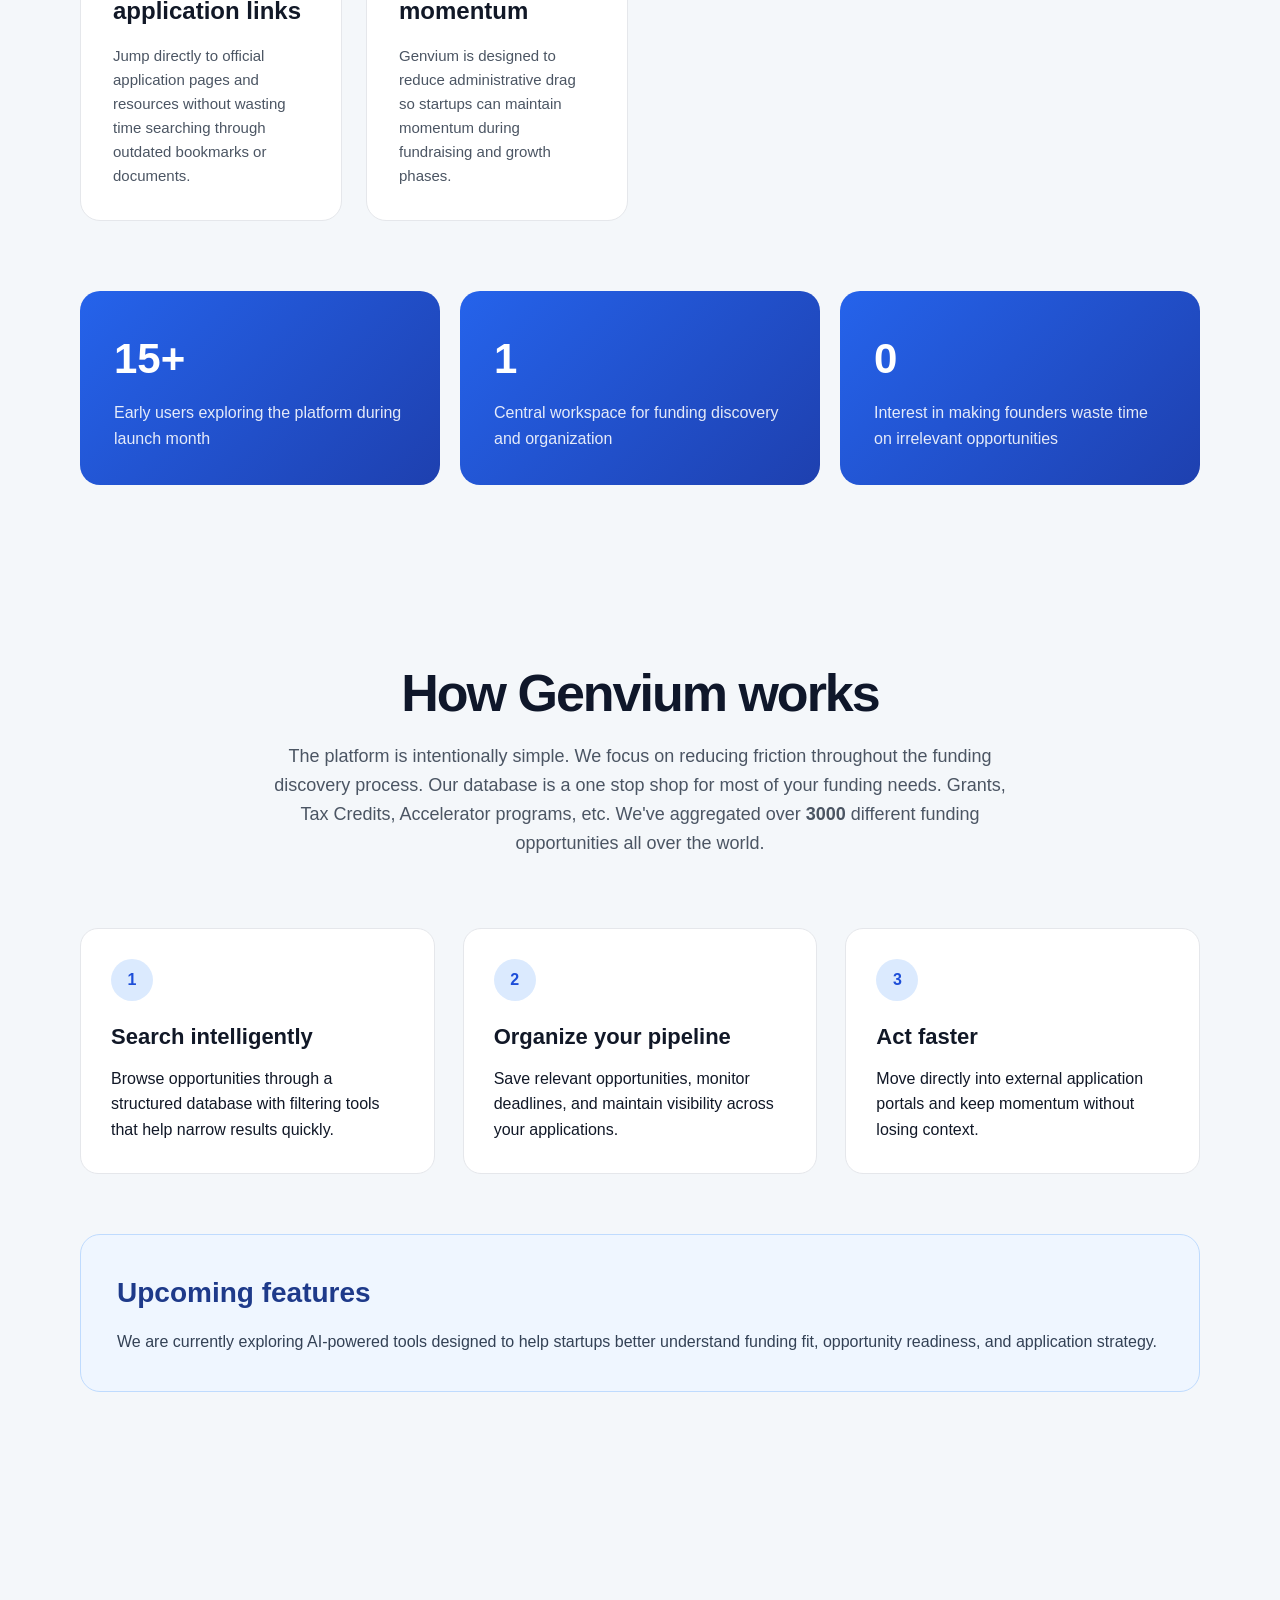
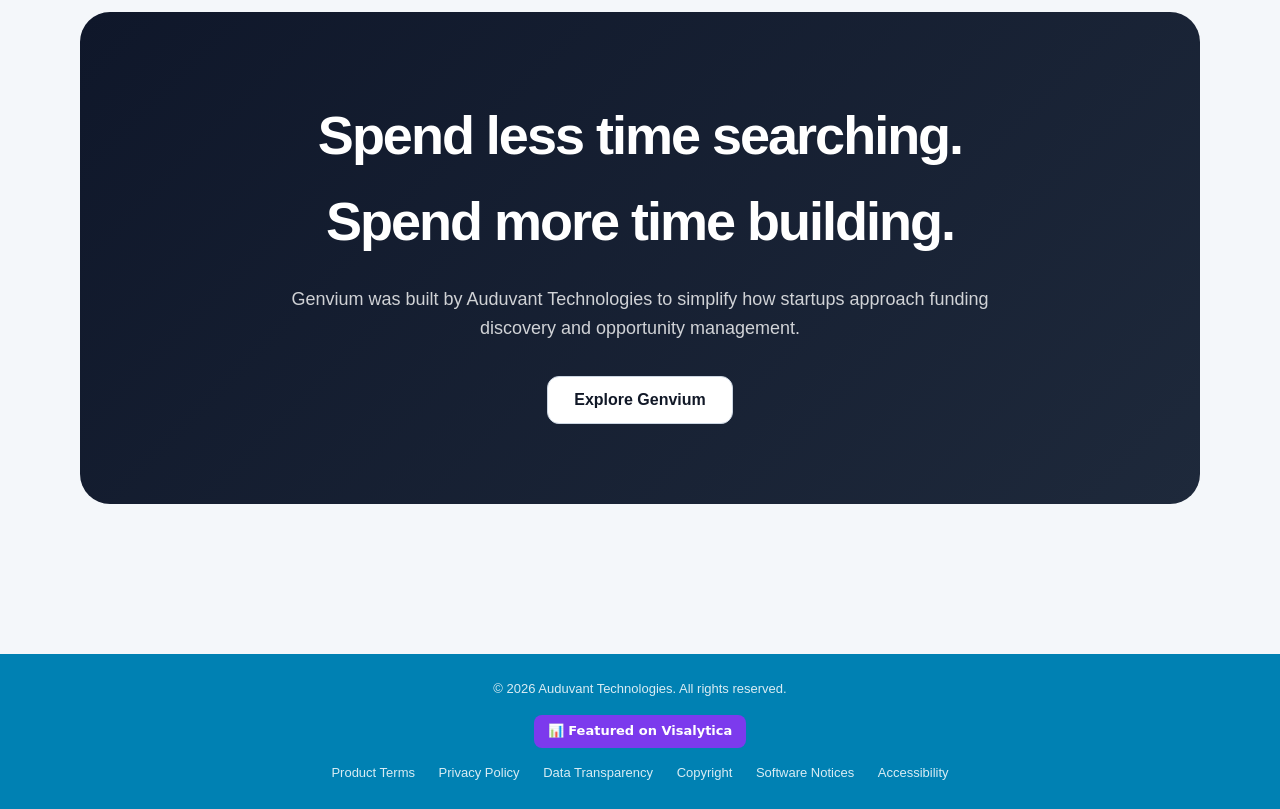
==== commit 93f63c1a: "Update index.html Added logo" ====
--- a/index.html
+++ b/index.html
@@ -4,6 +4,9 @@
   <meta charset="UTF-8" />
   <meta name="viewport" content="width=device-width, initial-scale=1.0" />
   <title>Genvium | Startup Funding Intelligence</title>
+
+  <link rel="icon" type="image/png" sizes="32x32" href="favicon-32x32.png">
+  <link rel="icon" type="image/png" sizes="16x16" href="favicon-16x16.png">
 
   <meta name="description" content="Genvium is a centralized platform helping startups discover, organize, and track grants, tax credits, and investor opportunities without the administrative drag." />
 
@@ -673,6 +676,7 @@
 <a href="#main-content" class="skip-link">Skip to main content</a>
 
 <header>
+  <img src="/logo.png" width="32" height="32" alt="Genvium logo">
   <div class="logo">Genvium</div>
   <nav>
     <button class="link-btn" onclick="showSection('home')">Home</button>
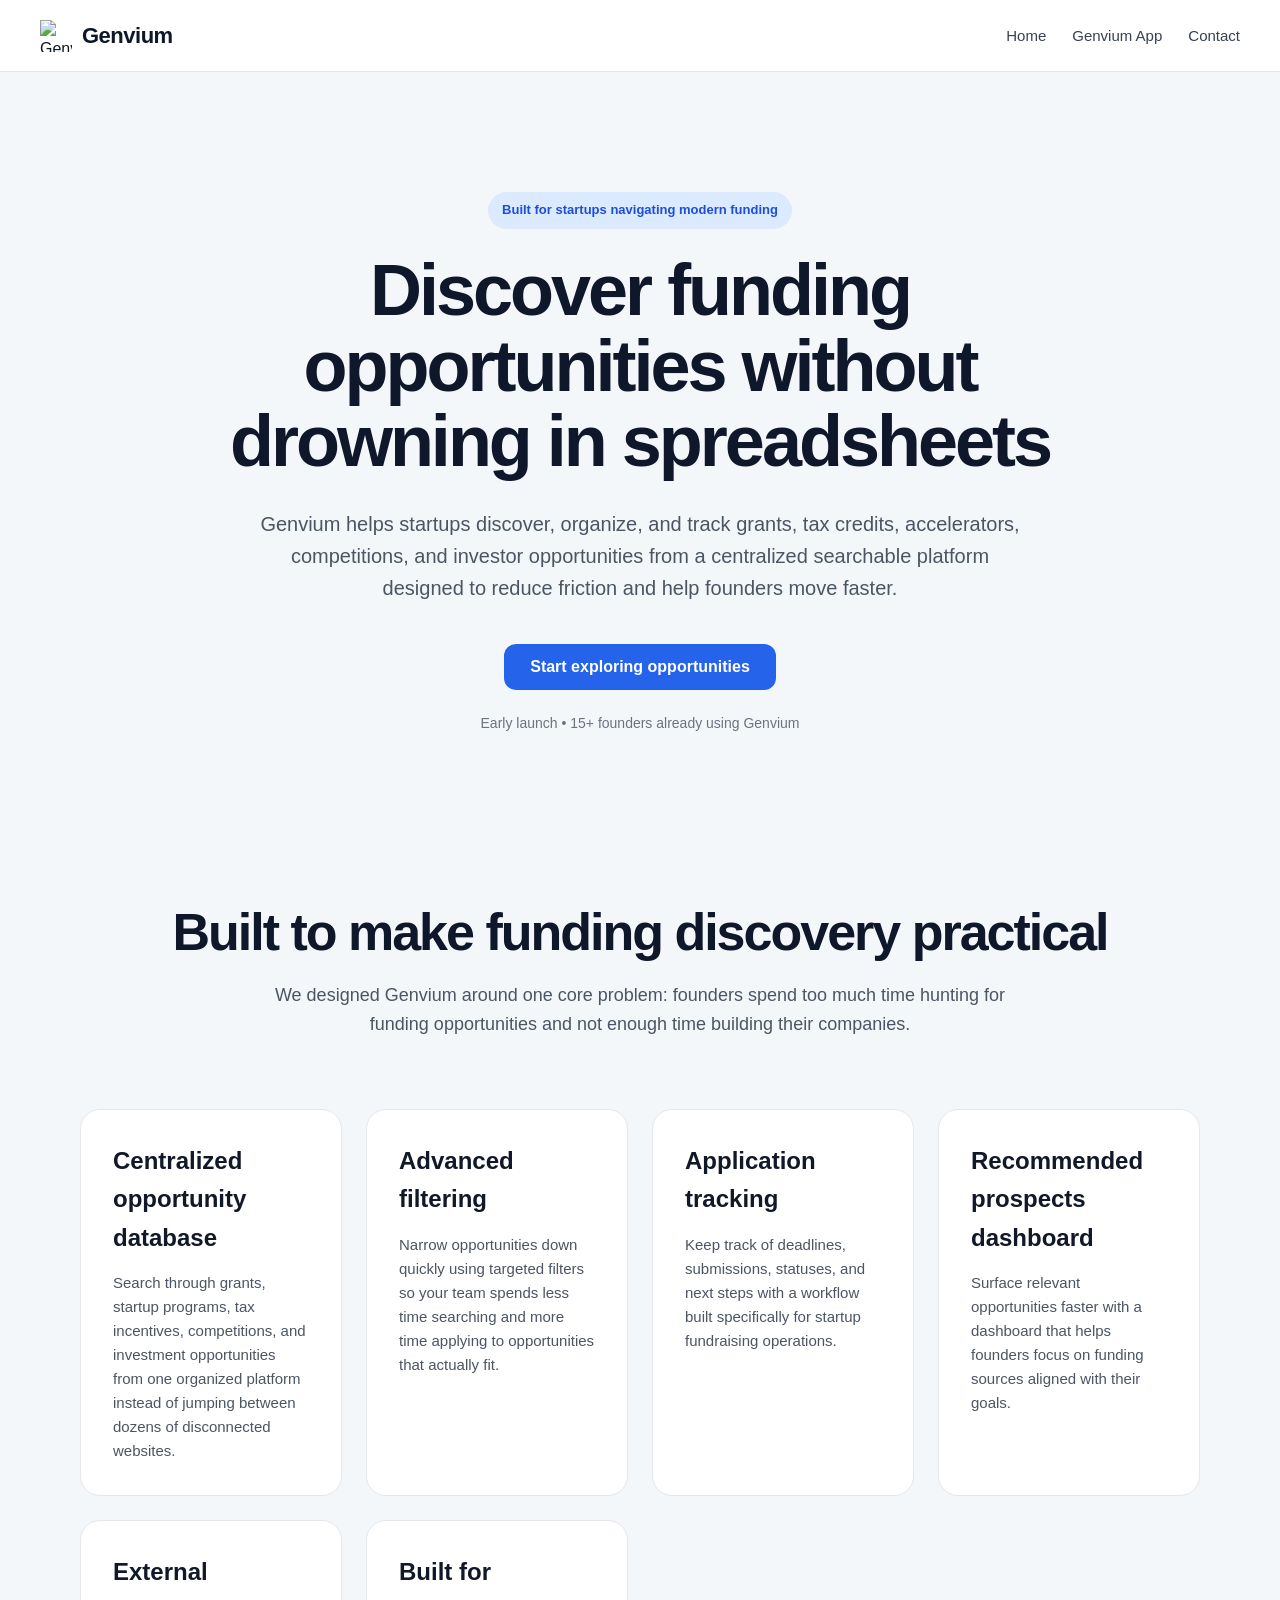
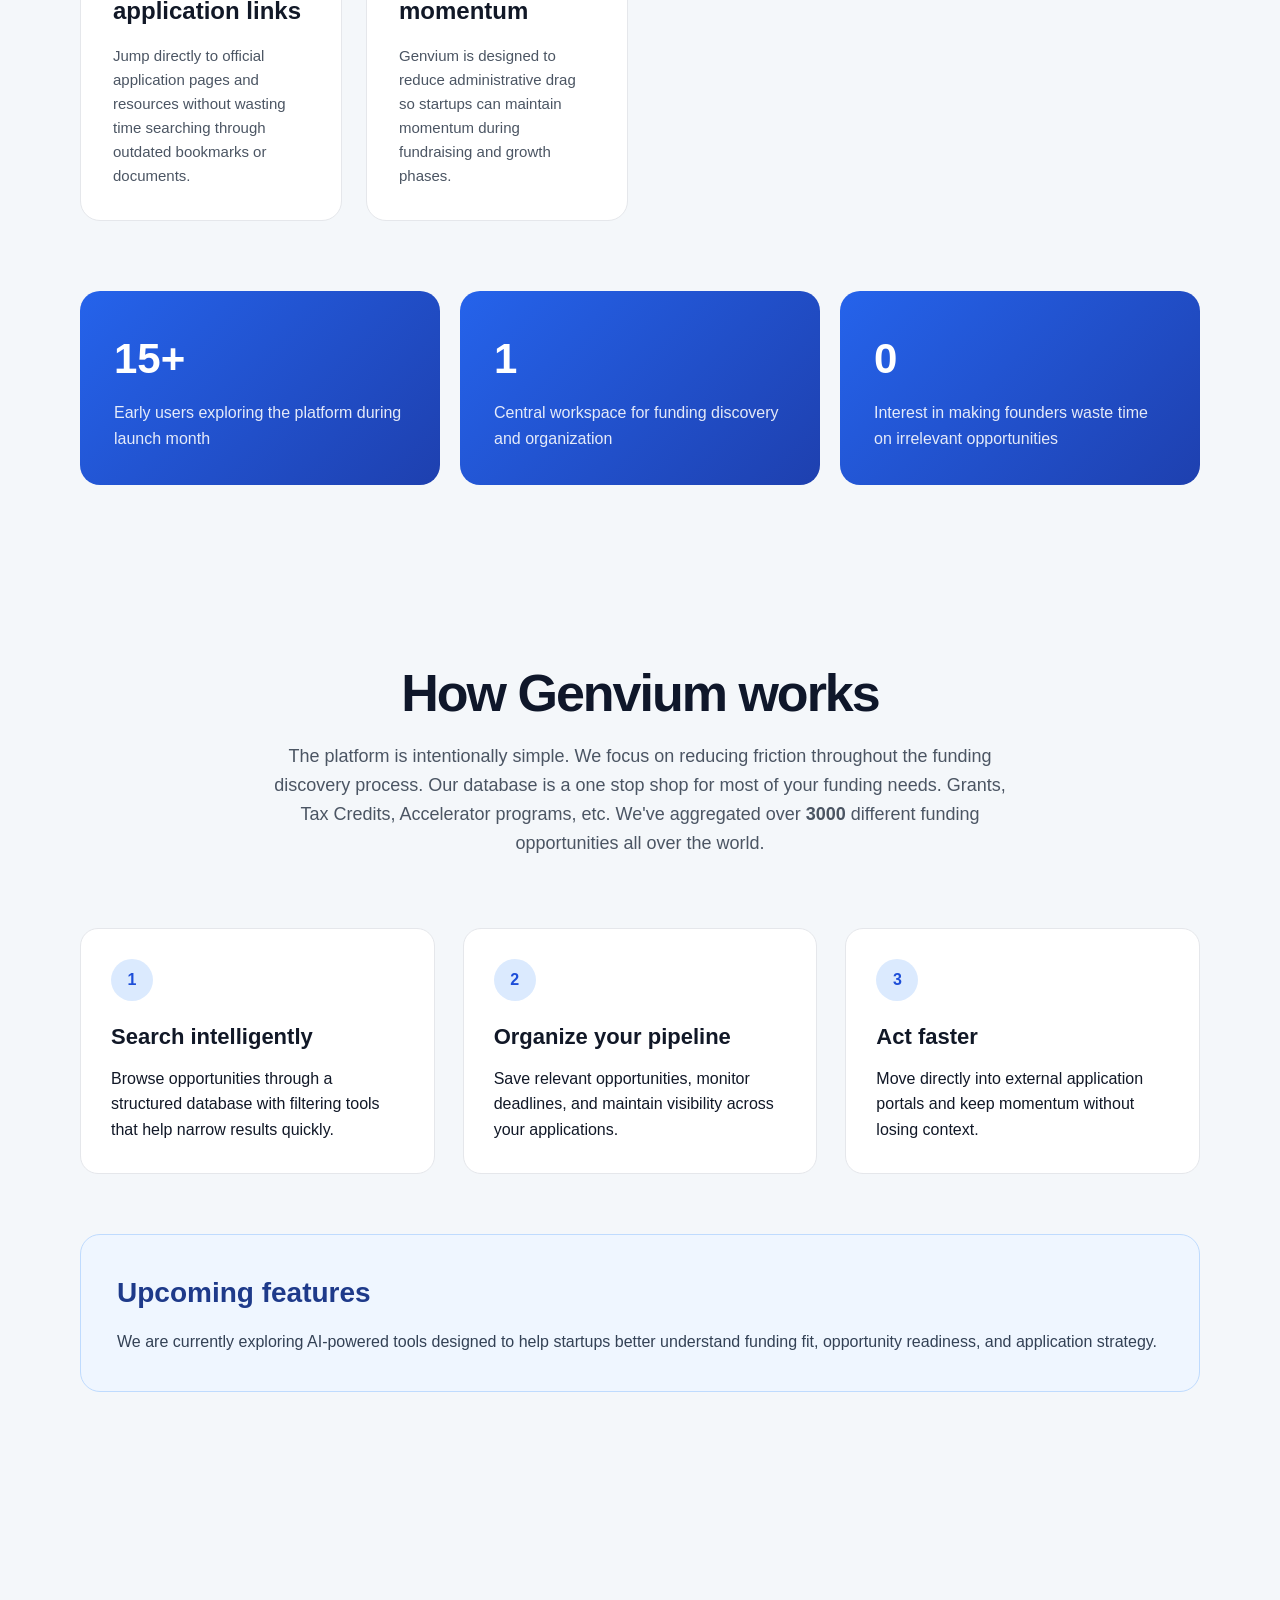
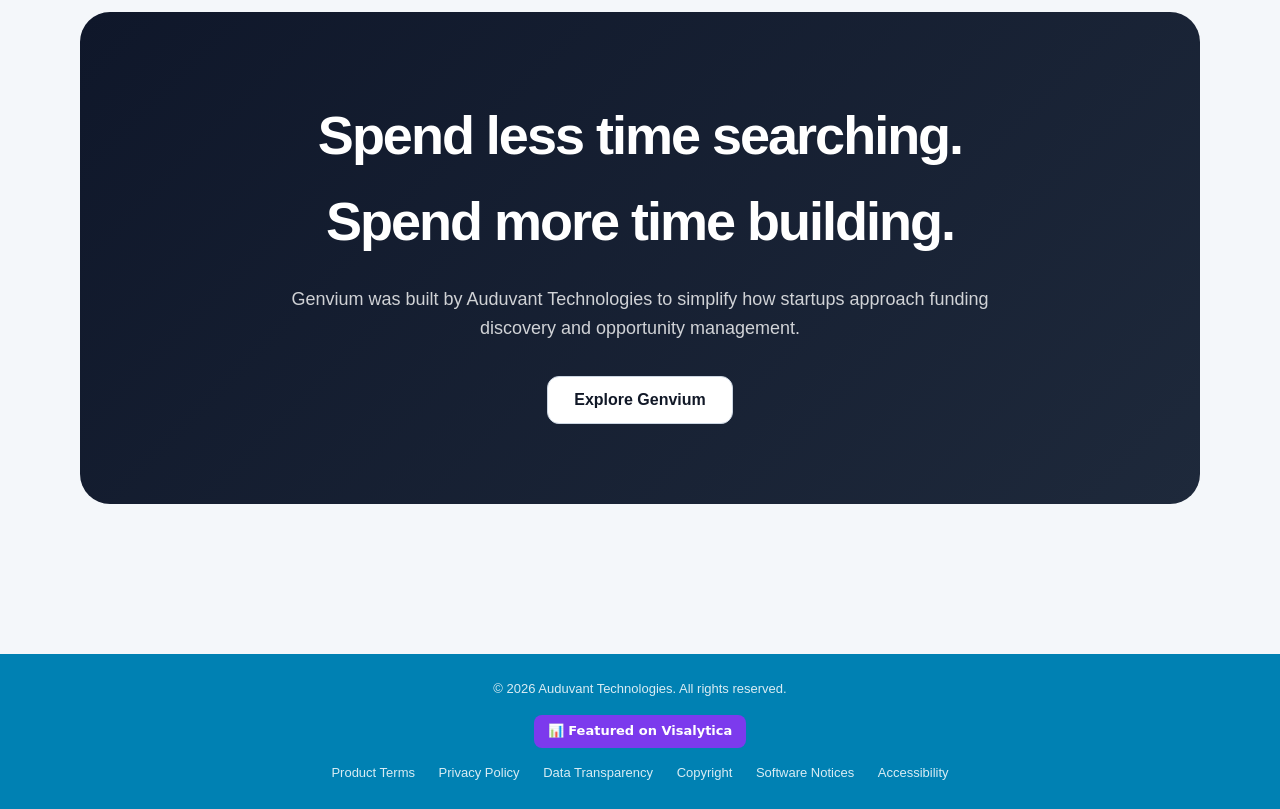
==== commit f7bc56d9: "Update index.html" ====
--- a/index.html
+++ b/index.html
@@ -68,7 +68,12 @@
       color: #111827;
       line-height: 1.6;
     }
-
+    /* logo styling - header(body) */
+    .brand {
+      display: flex;
+      align-items: center;
+      gap: 10px;
+    }
     /* Skip to content link styling */
     .skip-link {
       position: absolute;
@@ -676,8 +681,10 @@
 <a href="#main-content" class="skip-link">Skip to main content</a>
 
 <header>
-  <img src="/logo.png" width="32" height="32" alt="Genvium logo">
-  <div class="logo">Genvium</div>
+  <div class="brand">
+    <img src="/logo.png" width="32" height="32" alt="Genvium logo">
+    <div class="logo">Genvium</div>
+  </div>
   <nav>
     <button class="link-btn" onclick="showSection('home')">Home</button>
     <button class="link-btn" onclick="showSection('app')">Genvium App</button>
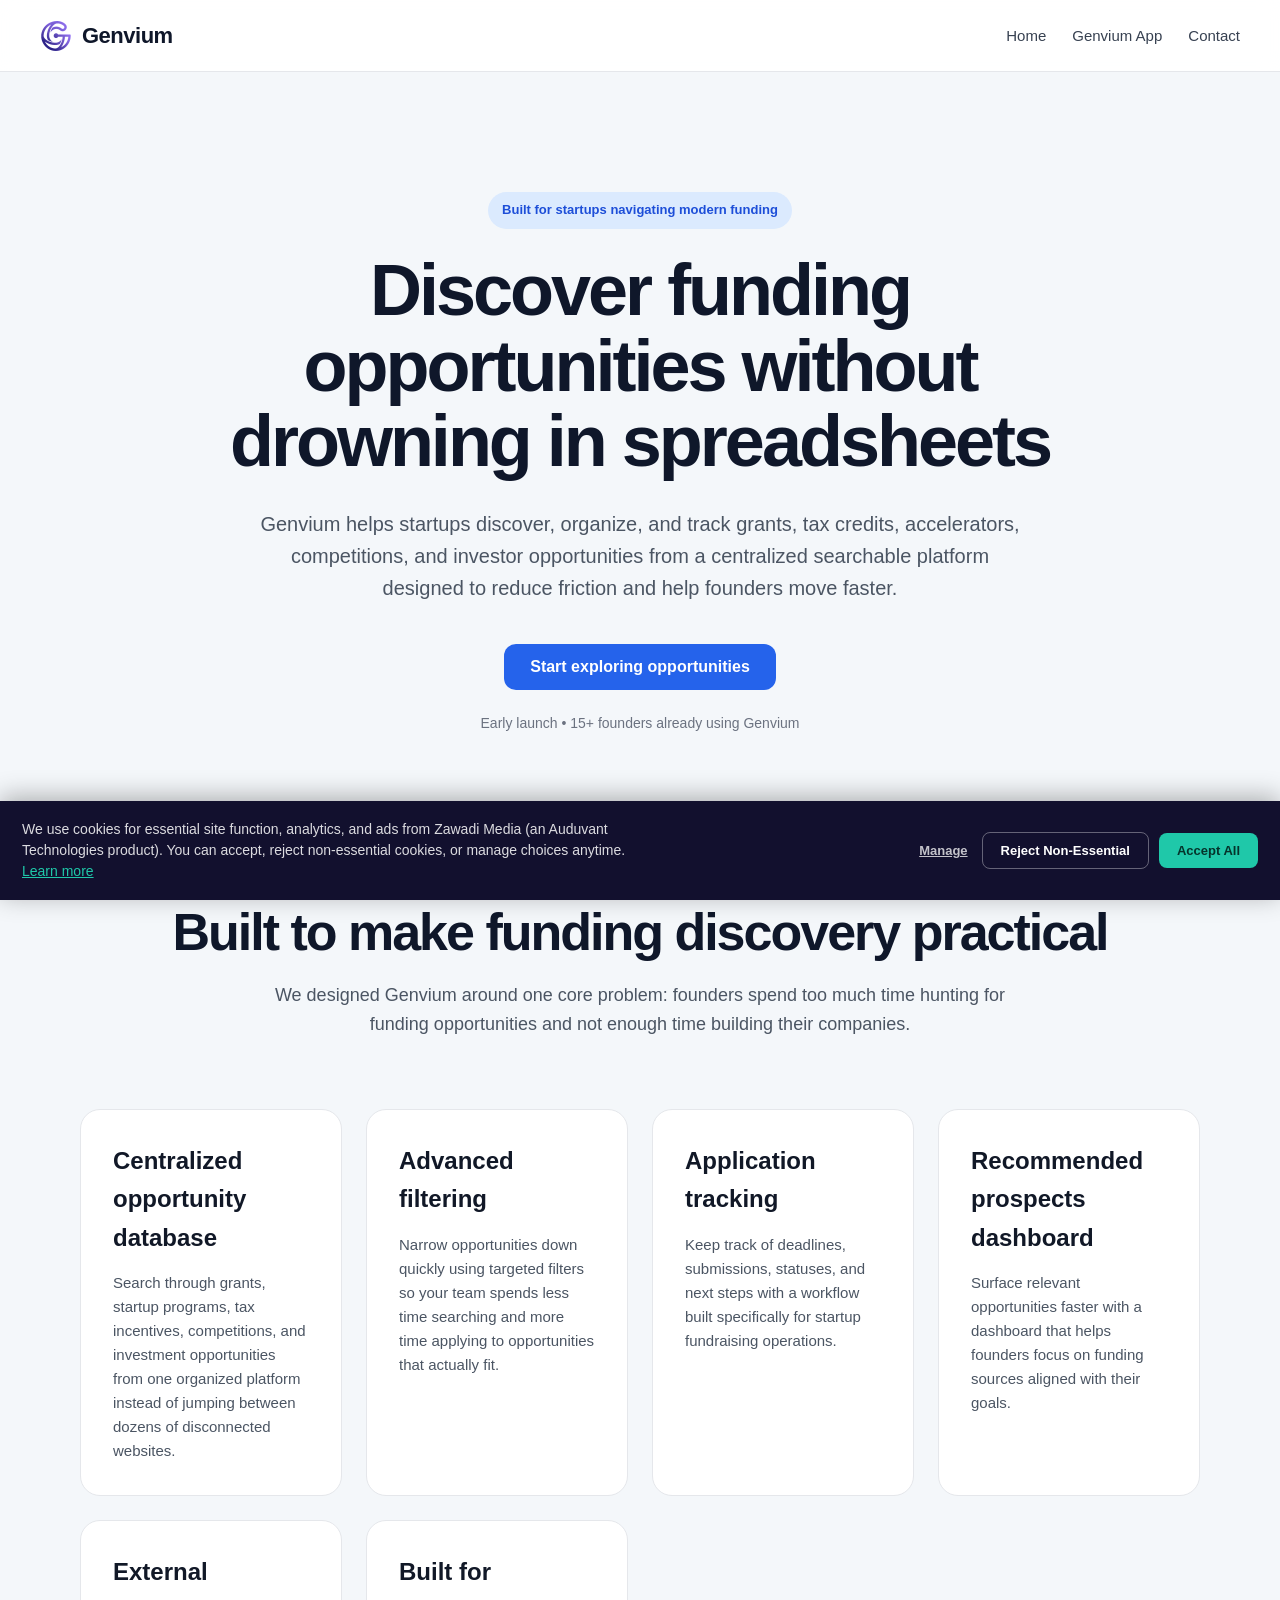
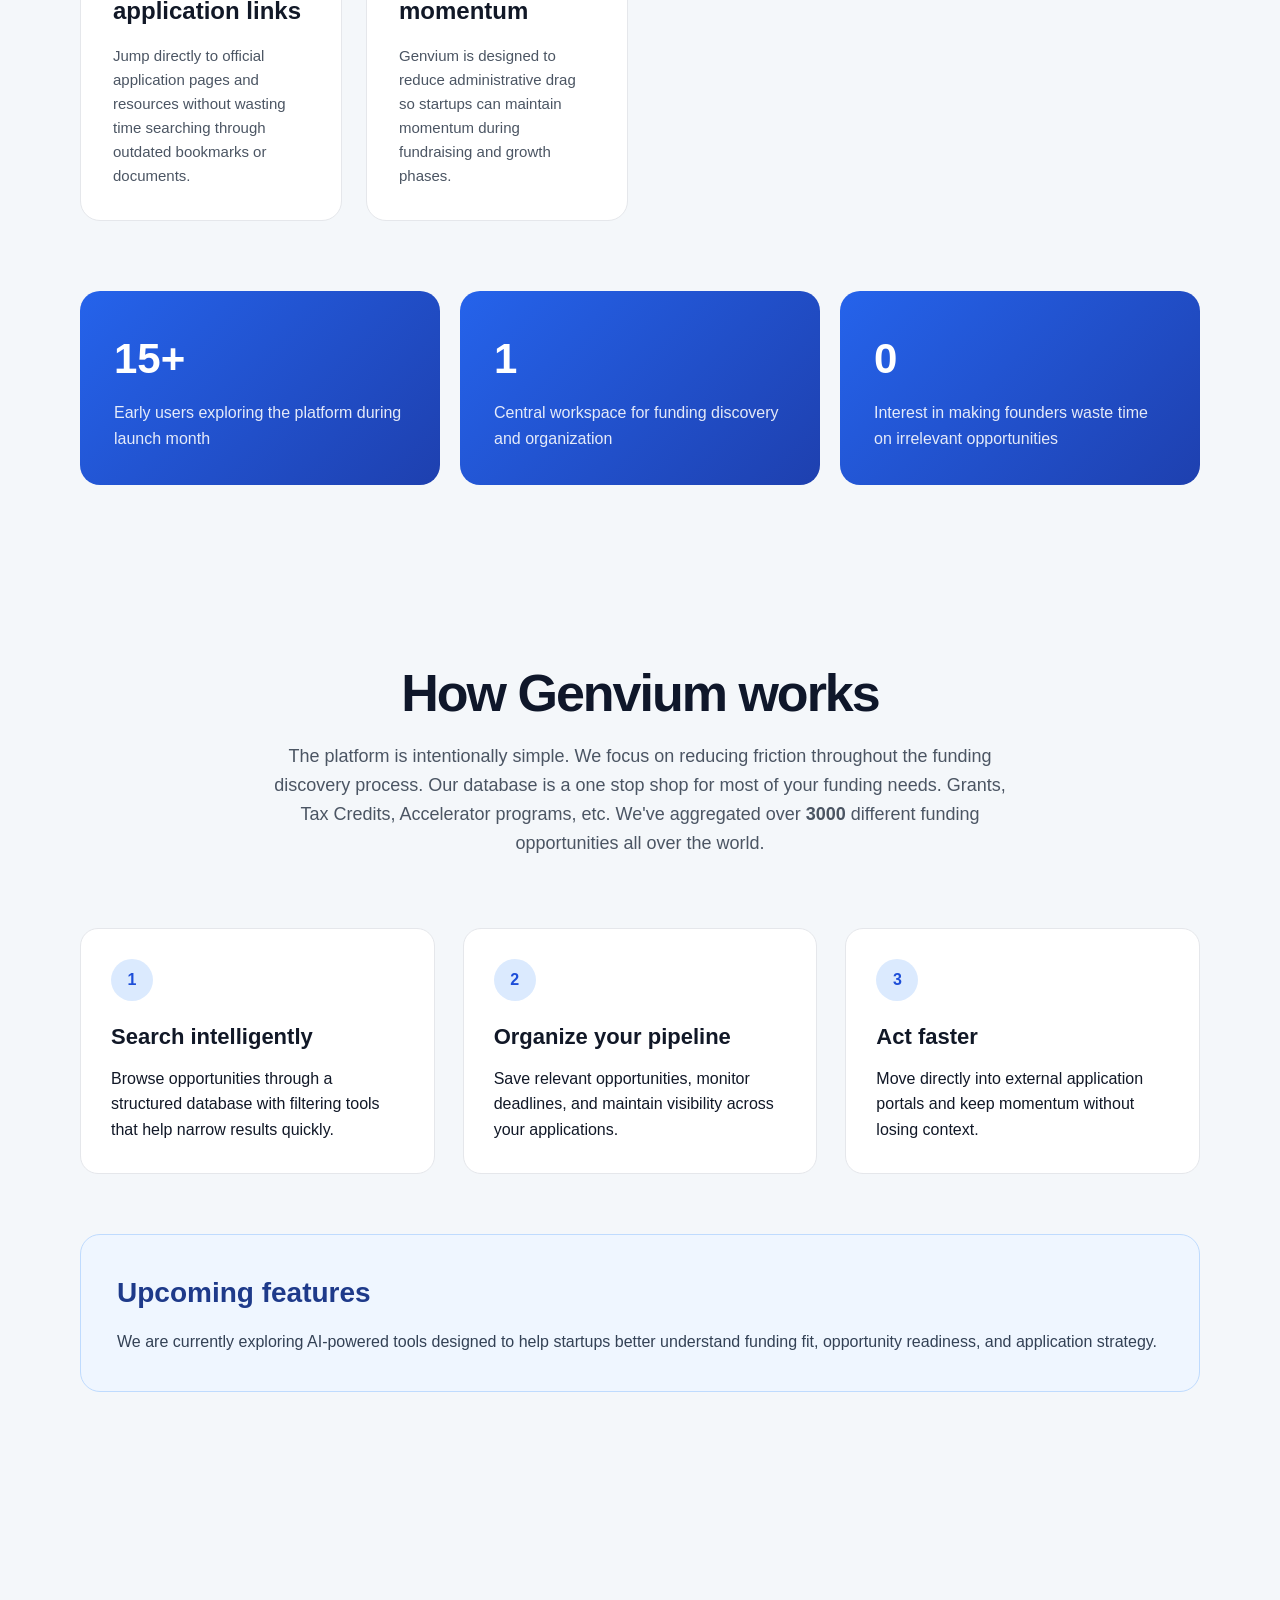
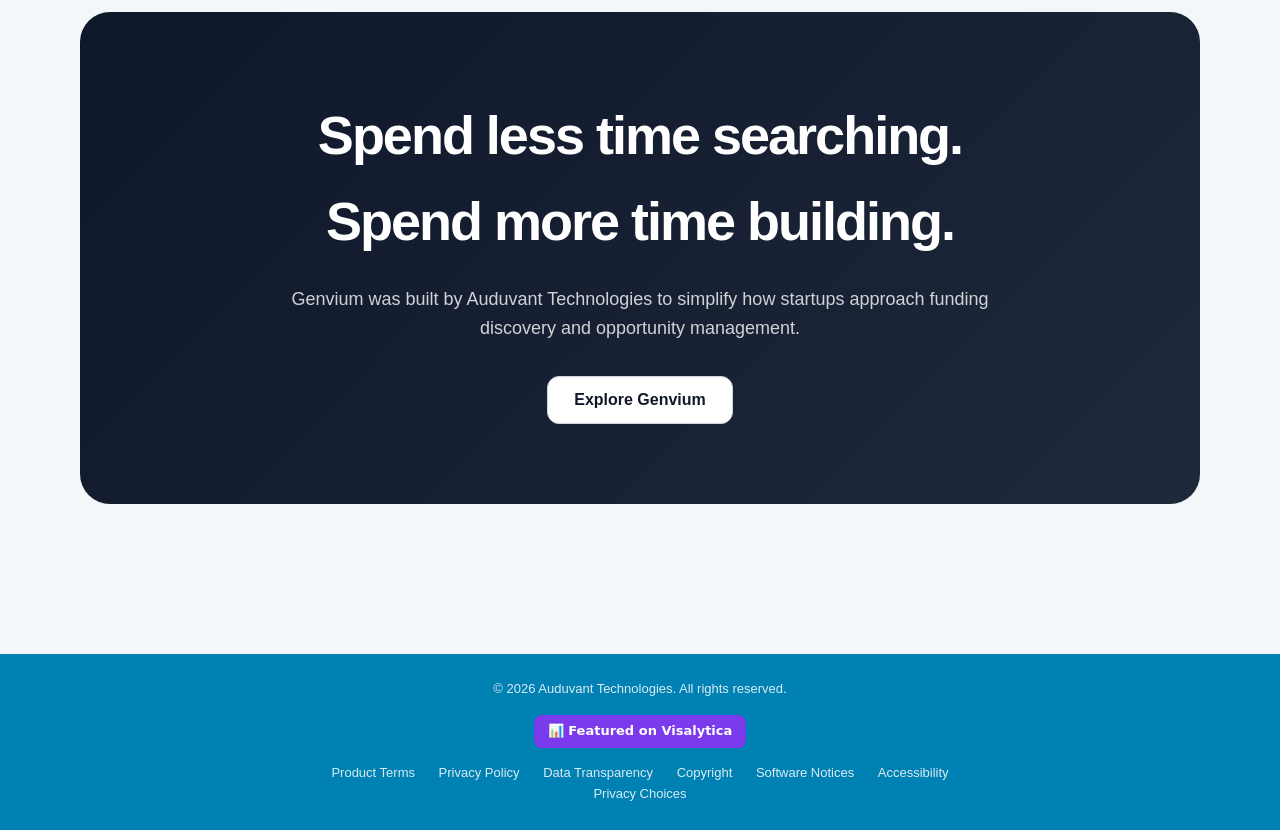
==== commit aacb2df2: "Update index.html Added new file consent.js to repository for managing cookie collection permission" ====
--- a/index.html
+++ b/index.html
@@ -21,8 +21,18 @@
   <meta name="twitter:url" content="https://www.genvium.com/" />
   <meta name="twitter:title" content="Genvium | Startup Funding Intelligence" />
   <meta name="twitter:description" content="Discover, organize, and track startup funding opportunities from a single, centralized platform." />
-  
-
+
+  <!-- 1. Load consent.js FIRST -->
+  <script src="/consent.js"></script>
+
+  <!-- 2. Set Consent Mode default BEFORE gtag.js loads -->
+  <script>
+    window.dataLayer = window.dataLayer || [];
+    function gtag(){dataLayer.push(arguments);}
+    gtag('consent', 'default', AZConsent.gtagDefaults);
+  </script>
+
+  <!-- 3. THEN load gtag.js as before -->
   <script async src="https://www.googletagmanager.com/gtag/js?id=G-3B9XYFVLCV"></script>
   <script>
     window.dataLayer = window.dataLayer || [];
@@ -1242,6 +1252,8 @@
     <button class="link-btn" onclick="showSection('licenses')">Software Notices</button>
     <button class="link-btn" onclick="showSection('accessibility')">Accessibility</button>
   </div>
+
+  <button class="link-btn" onclick="AZConsent.open()">Privacy Choices</button>
 </footer>
 
 <script>
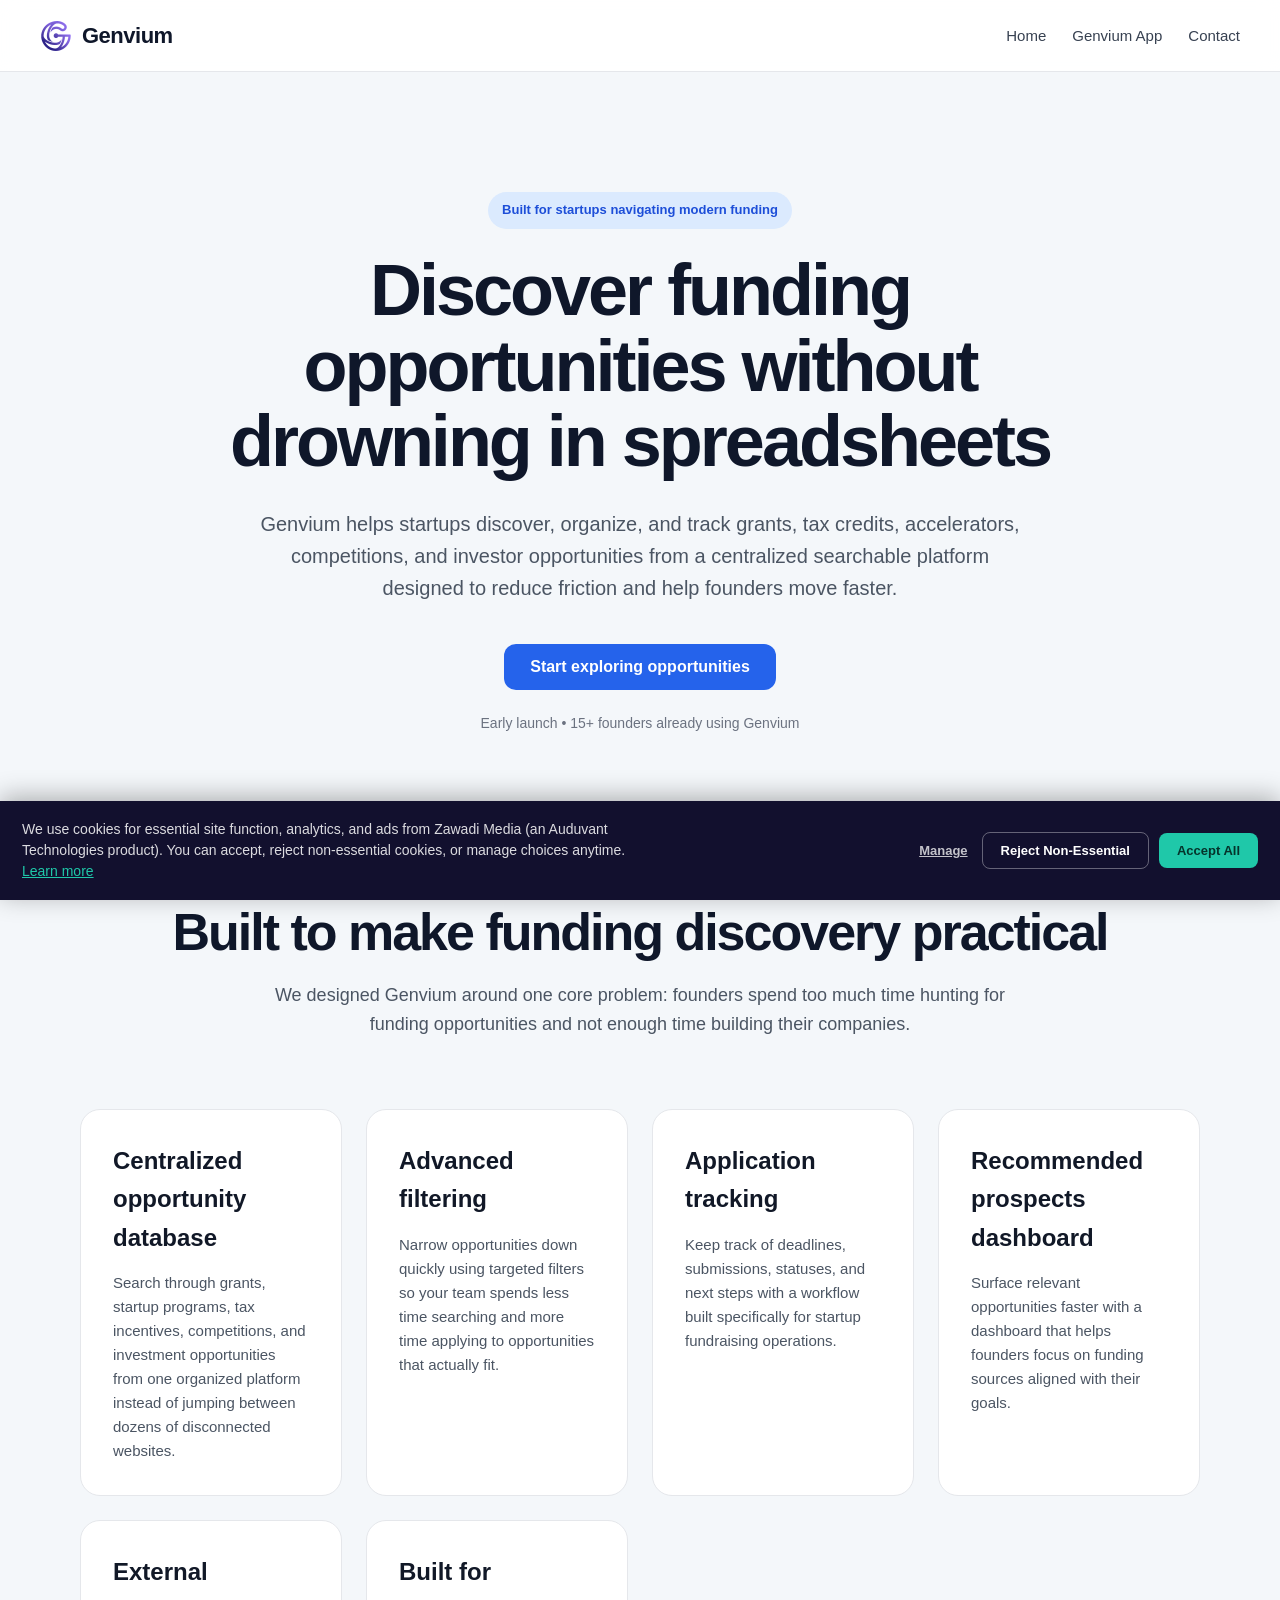
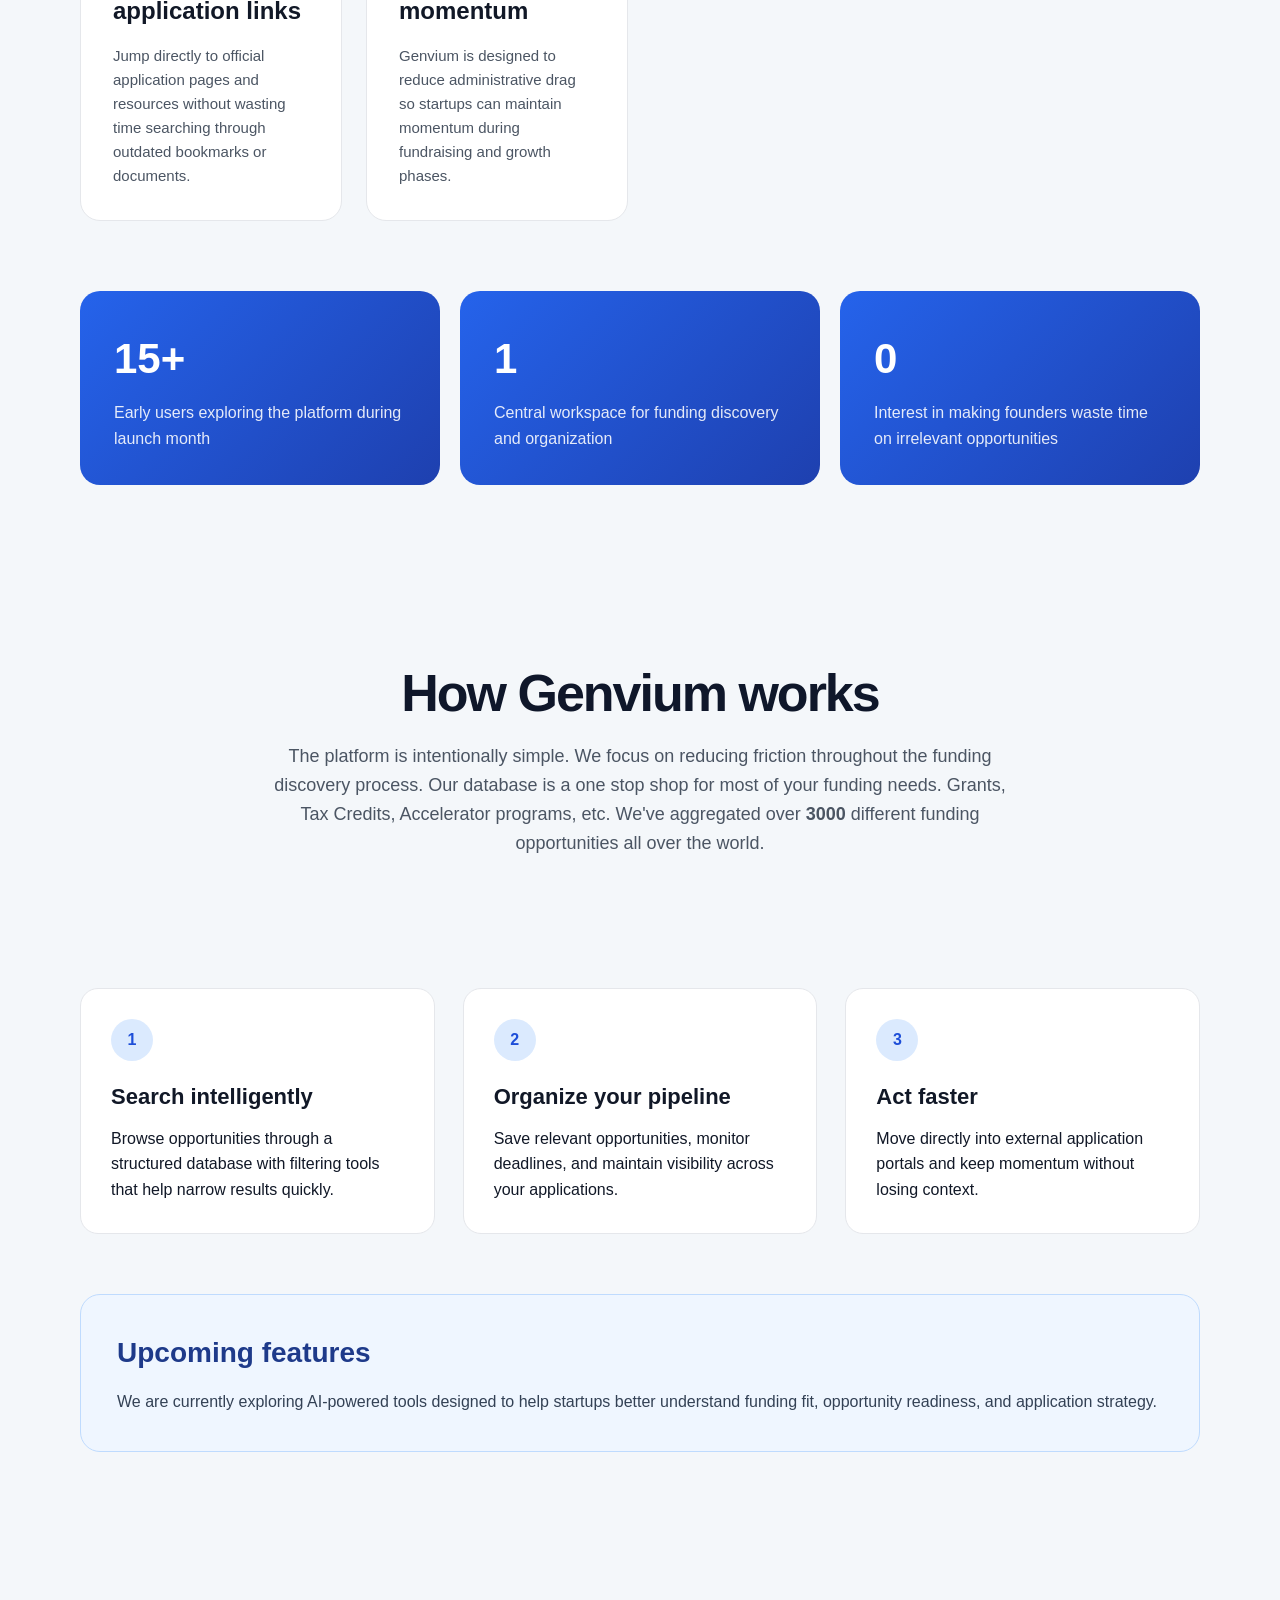
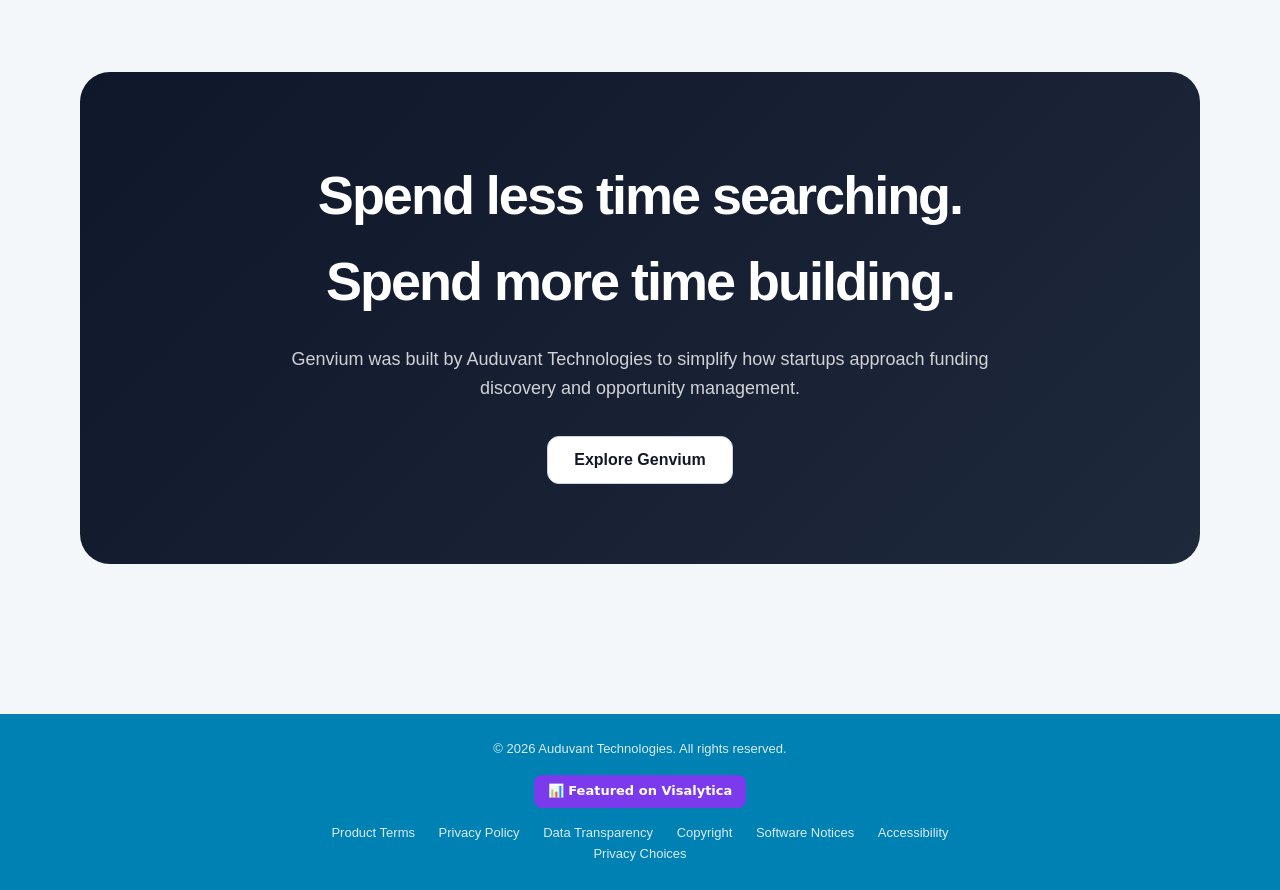
==== commit cfd6726a: "Update index.html Added site's first ad from zawadi media" ====
--- a/index.html
+++ b/index.html
@@ -632,6 +632,17 @@
       color: #2563EB;
     }
 
+    /* -- Ads -- */
+    .zawadi-slot { 
+      display: flex; 
+      justify-content: center; 
+      margin: 48px auto; 
+      padding: 0 16px; 
+    }
+    .zawadi-slot:has(ins[data-zawadi-empty]) { 
+      display: none; 
+    }
+
     /* ── Footer ── */
     footer {
       background: #0081B3;
@@ -780,6 +791,10 @@
         the funding discovery process. Our database is a one stop shop for most of your funding needs. Grants, Tax Credits, Accelerator programs, etc.
         We've aggregated over <b>3000</b> different funding opportunities all over the world. 
       </p>
+
+      <div class="zawadi-slot">
+        <ins class="zawadi-ad" data-site="genvium" data-slot="home-mid" data-size="300x250"></ins>
+      </div>
 
       <div class="workflow">
         <div class="workflow-step">
@@ -1280,6 +1295,7 @@
     }
   });
 </script>
+<script src="https://ads.auduvanttechnologies.com/v1/loader.js" async></script>
 
 </body>
 </html>
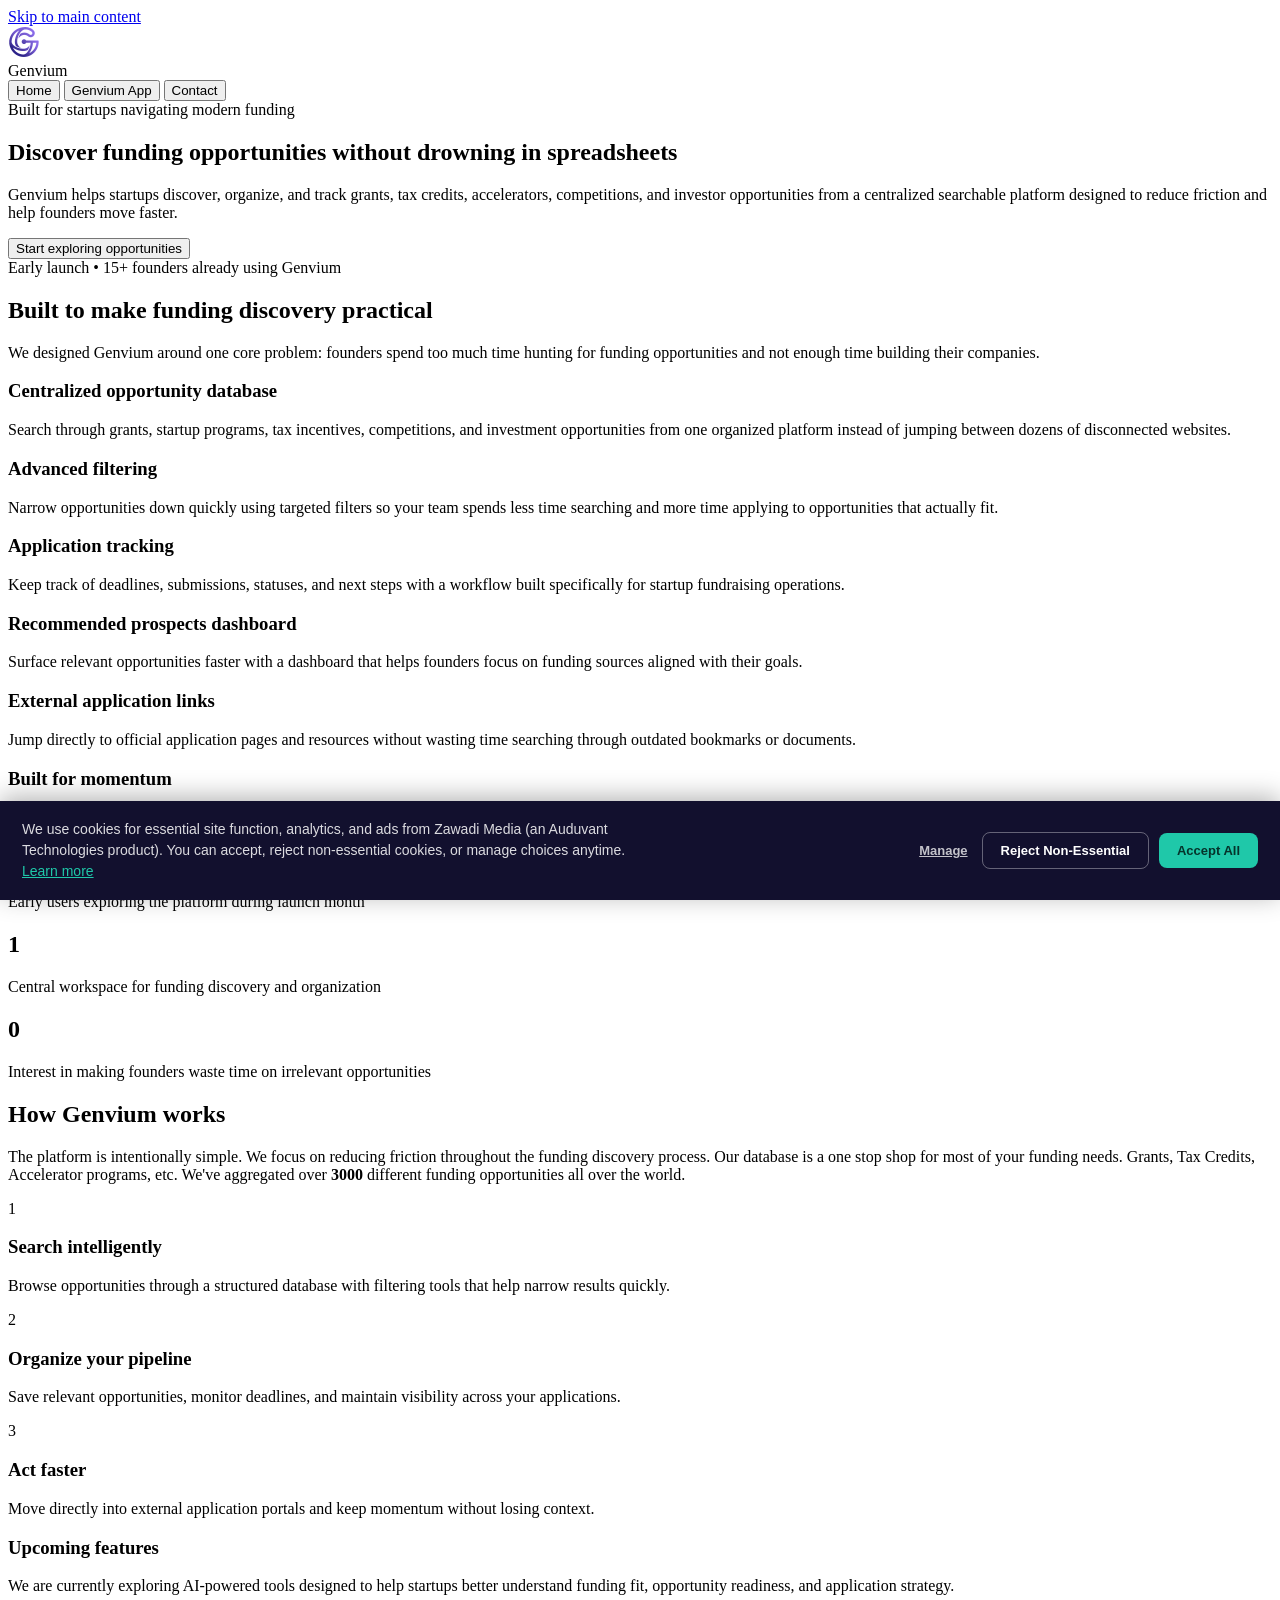
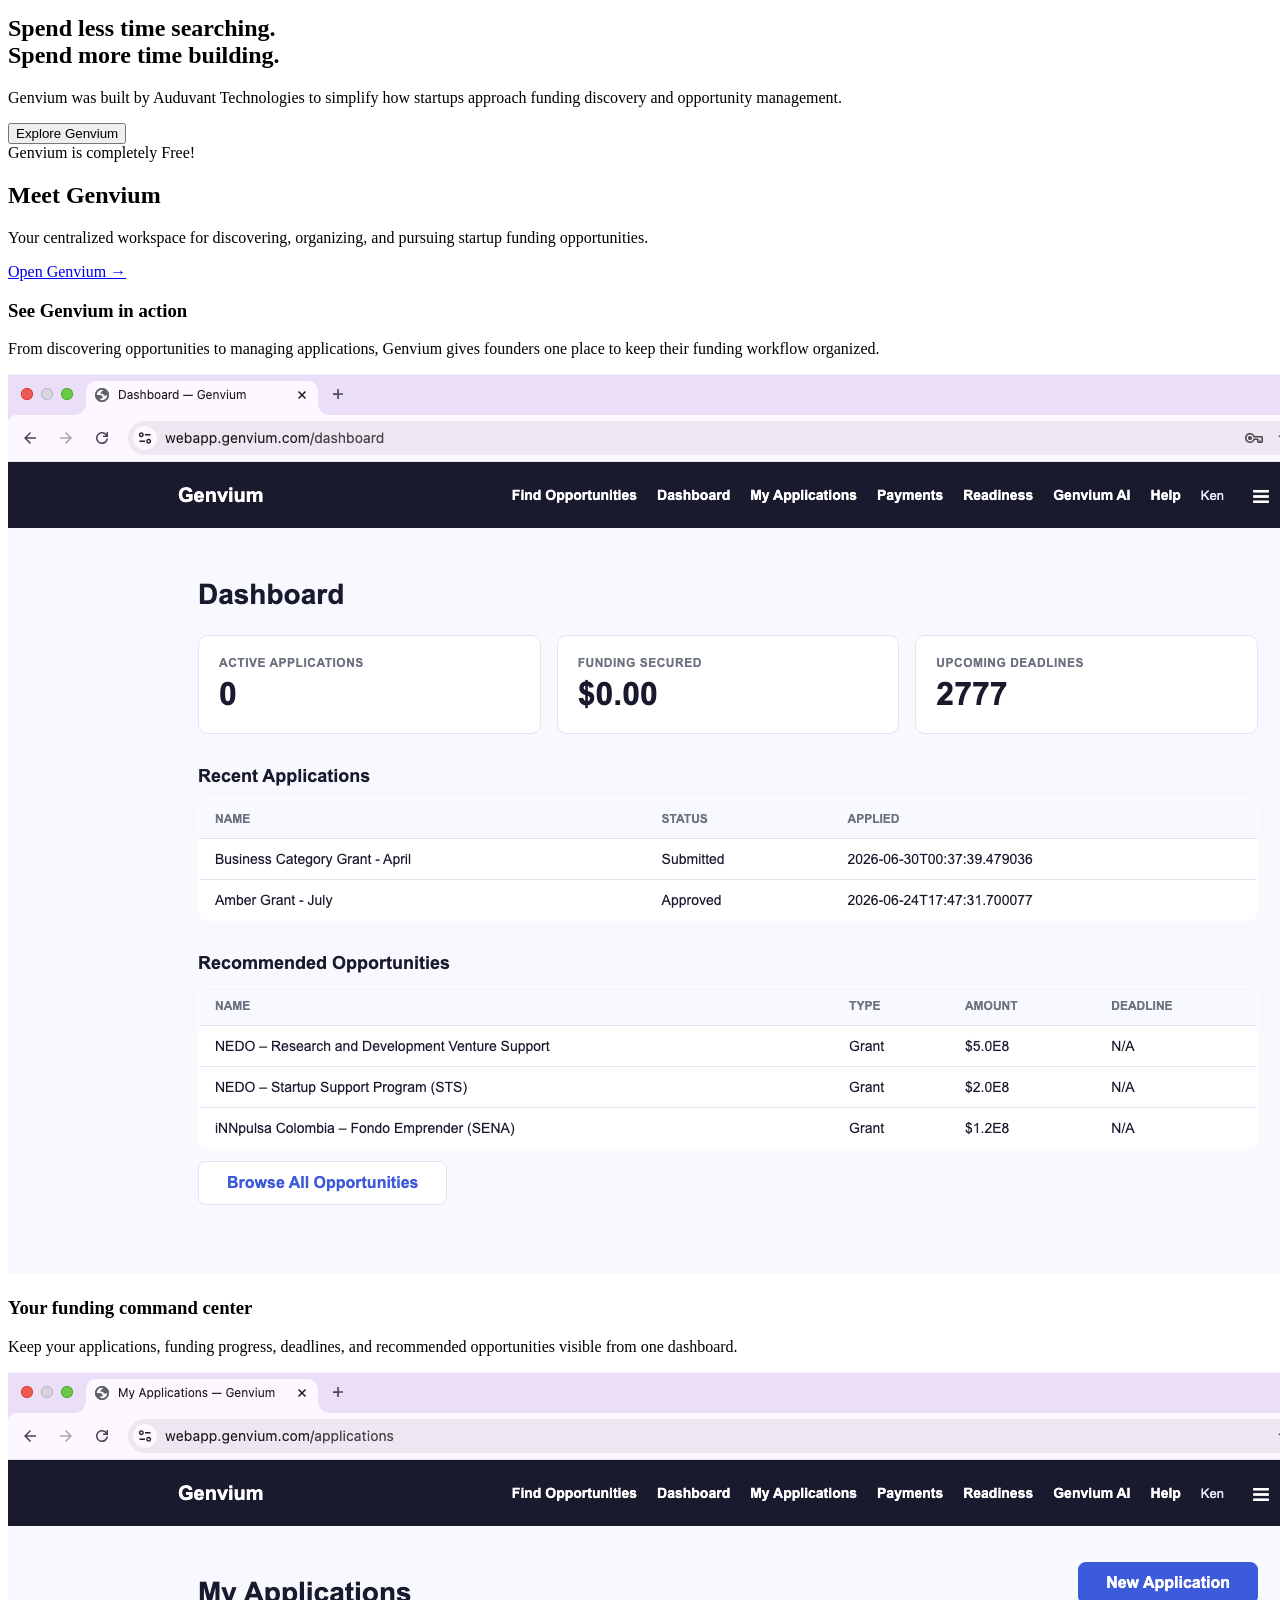
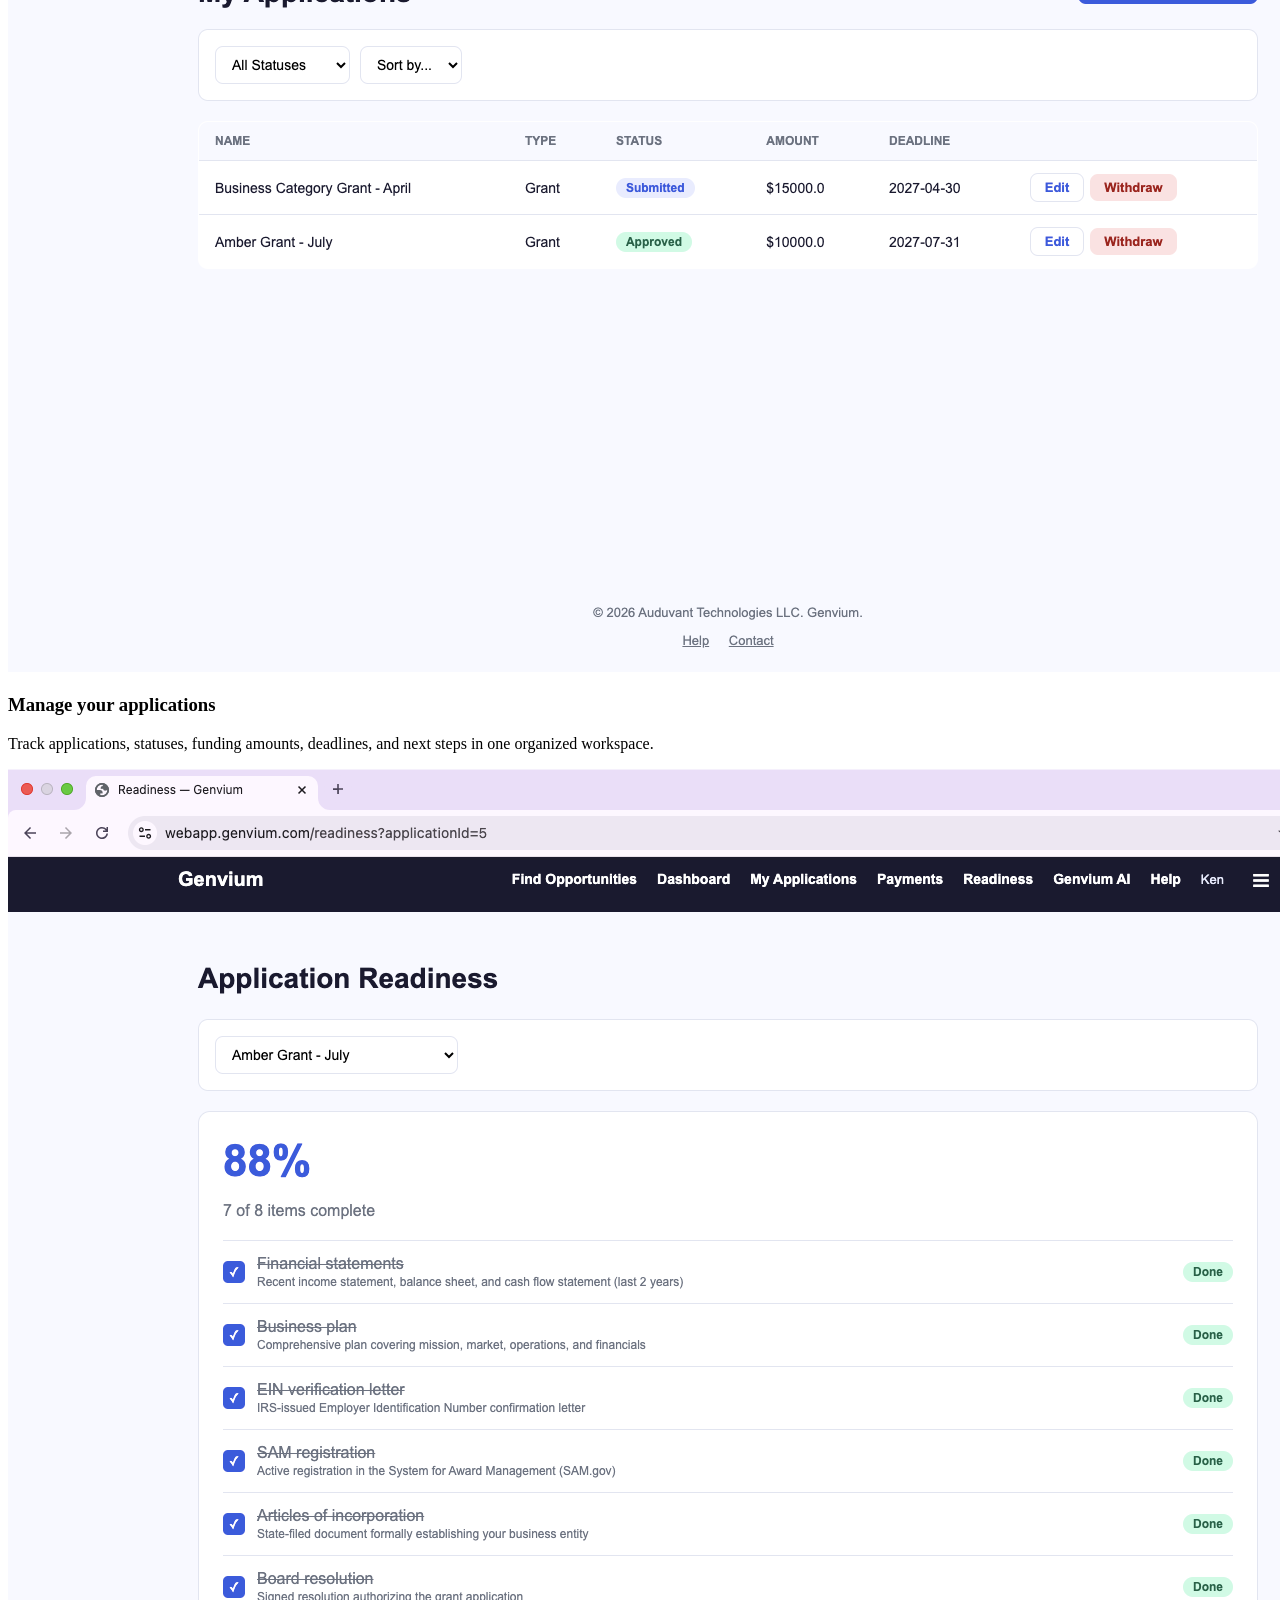
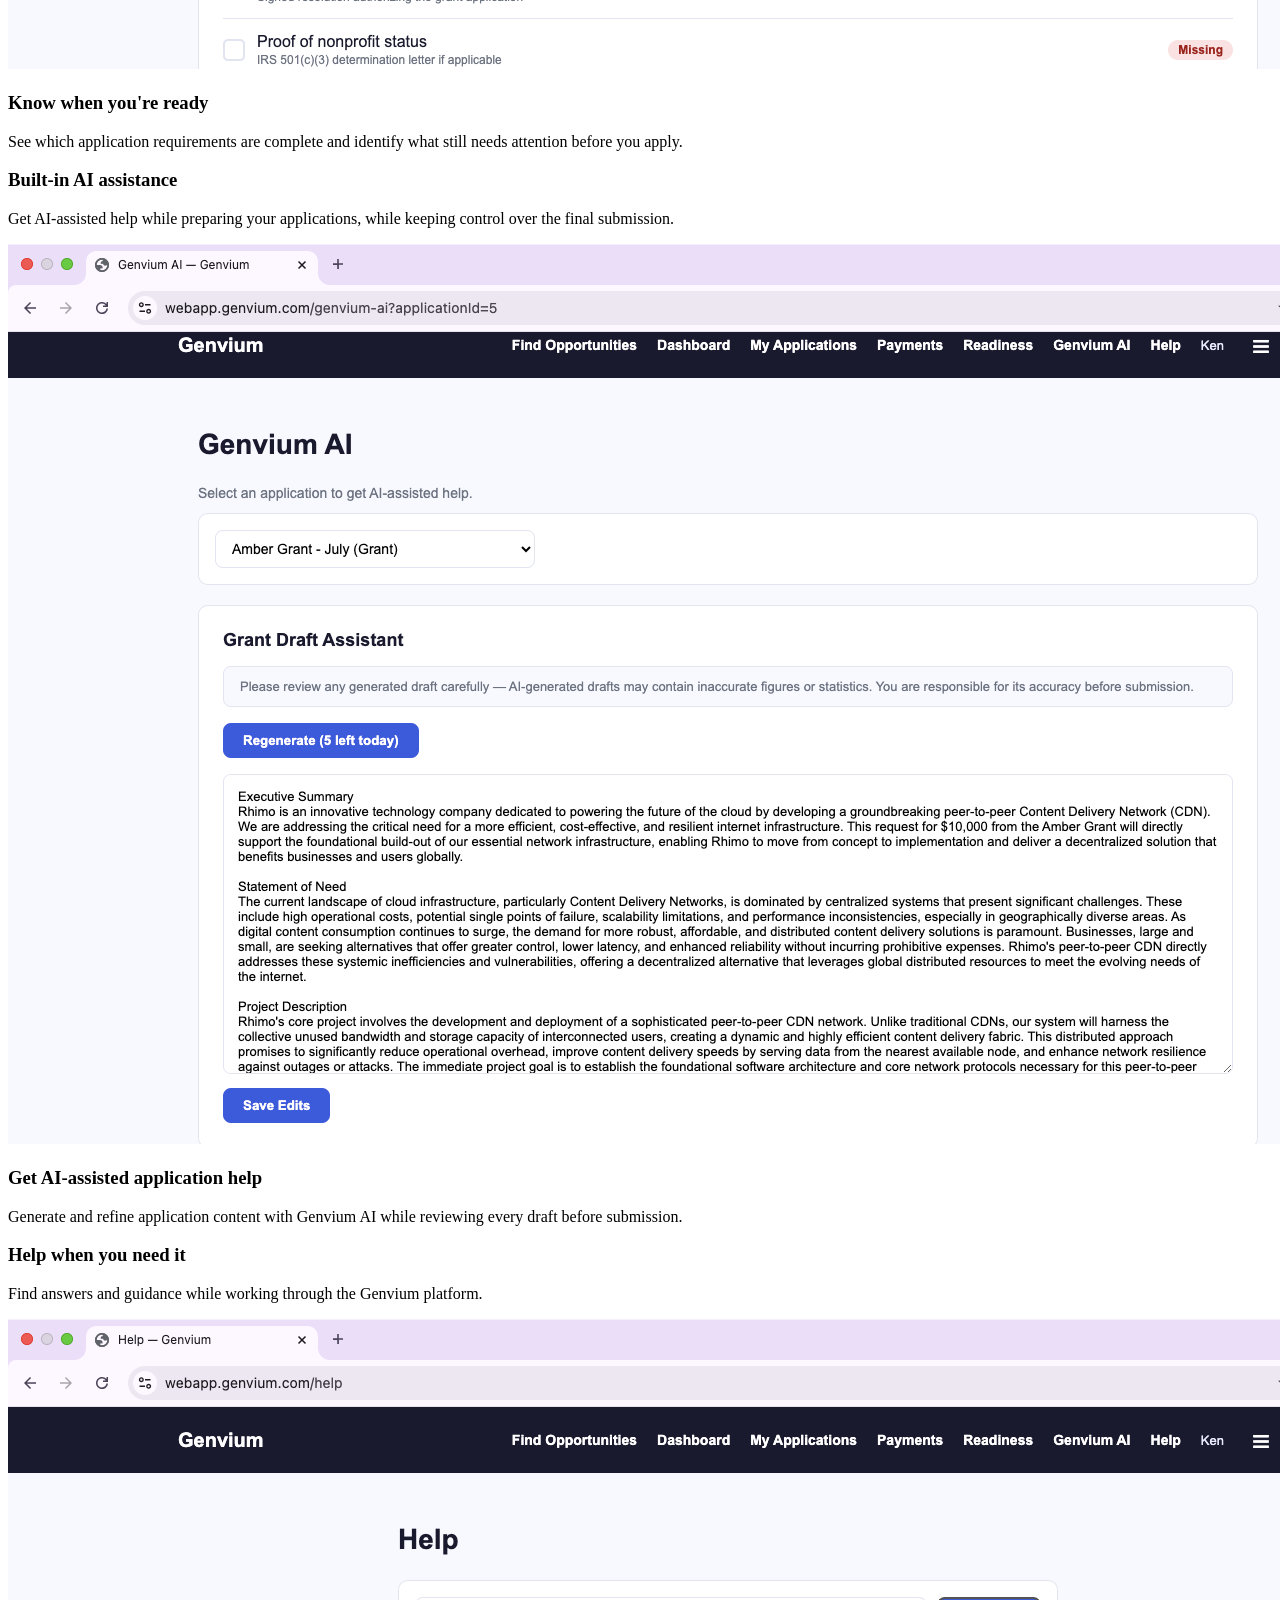
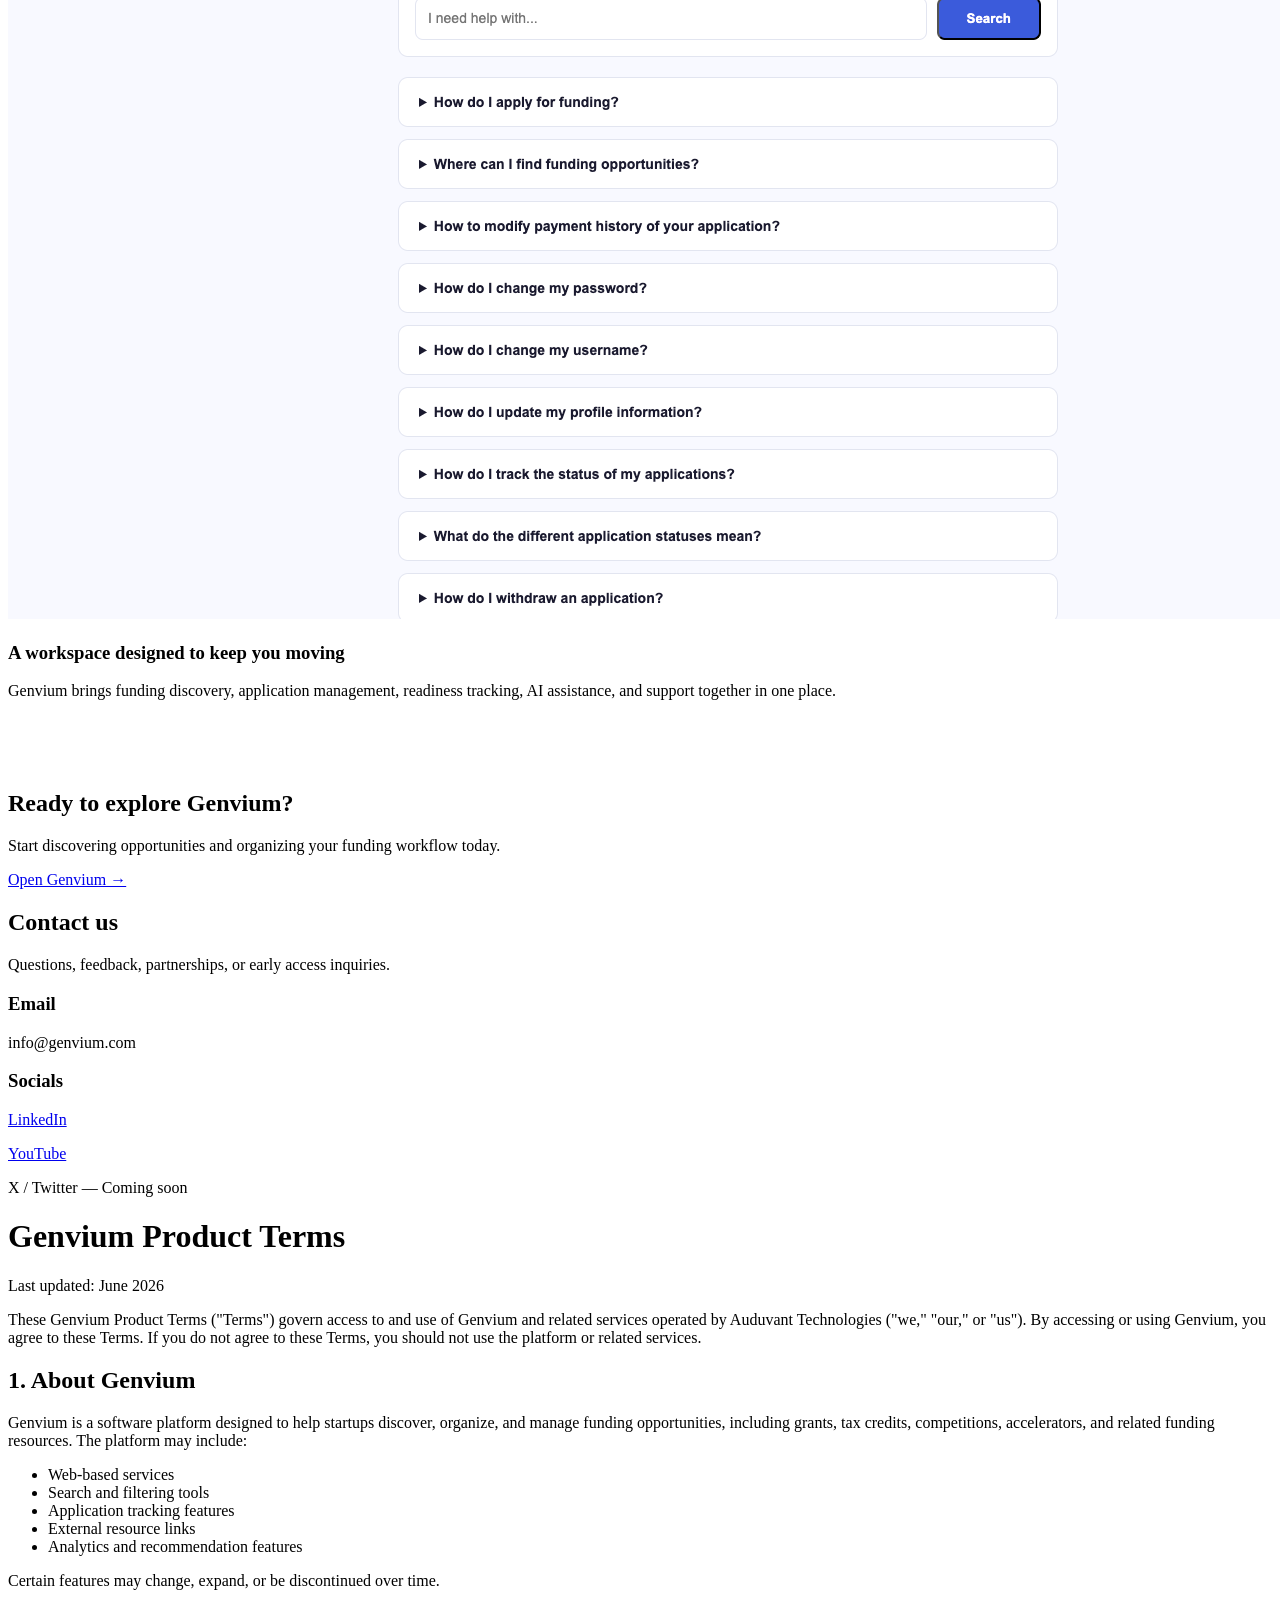
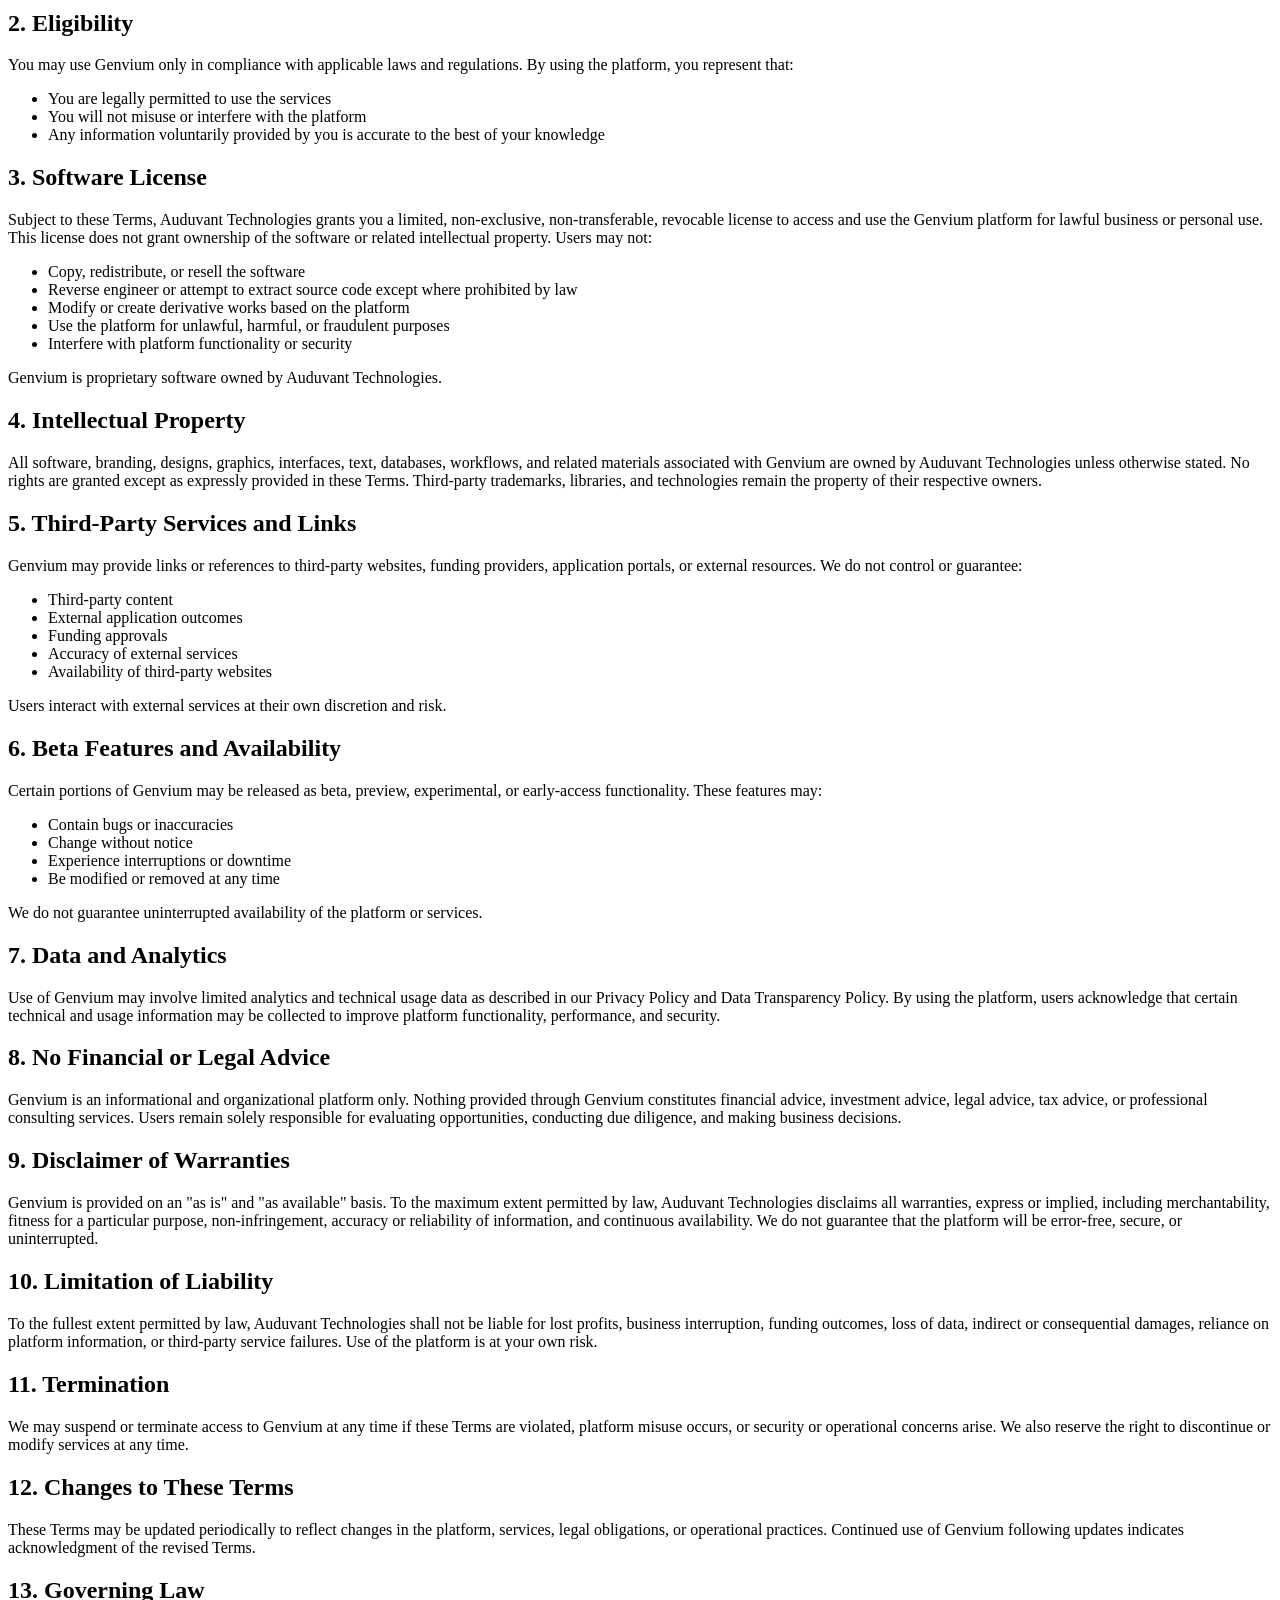
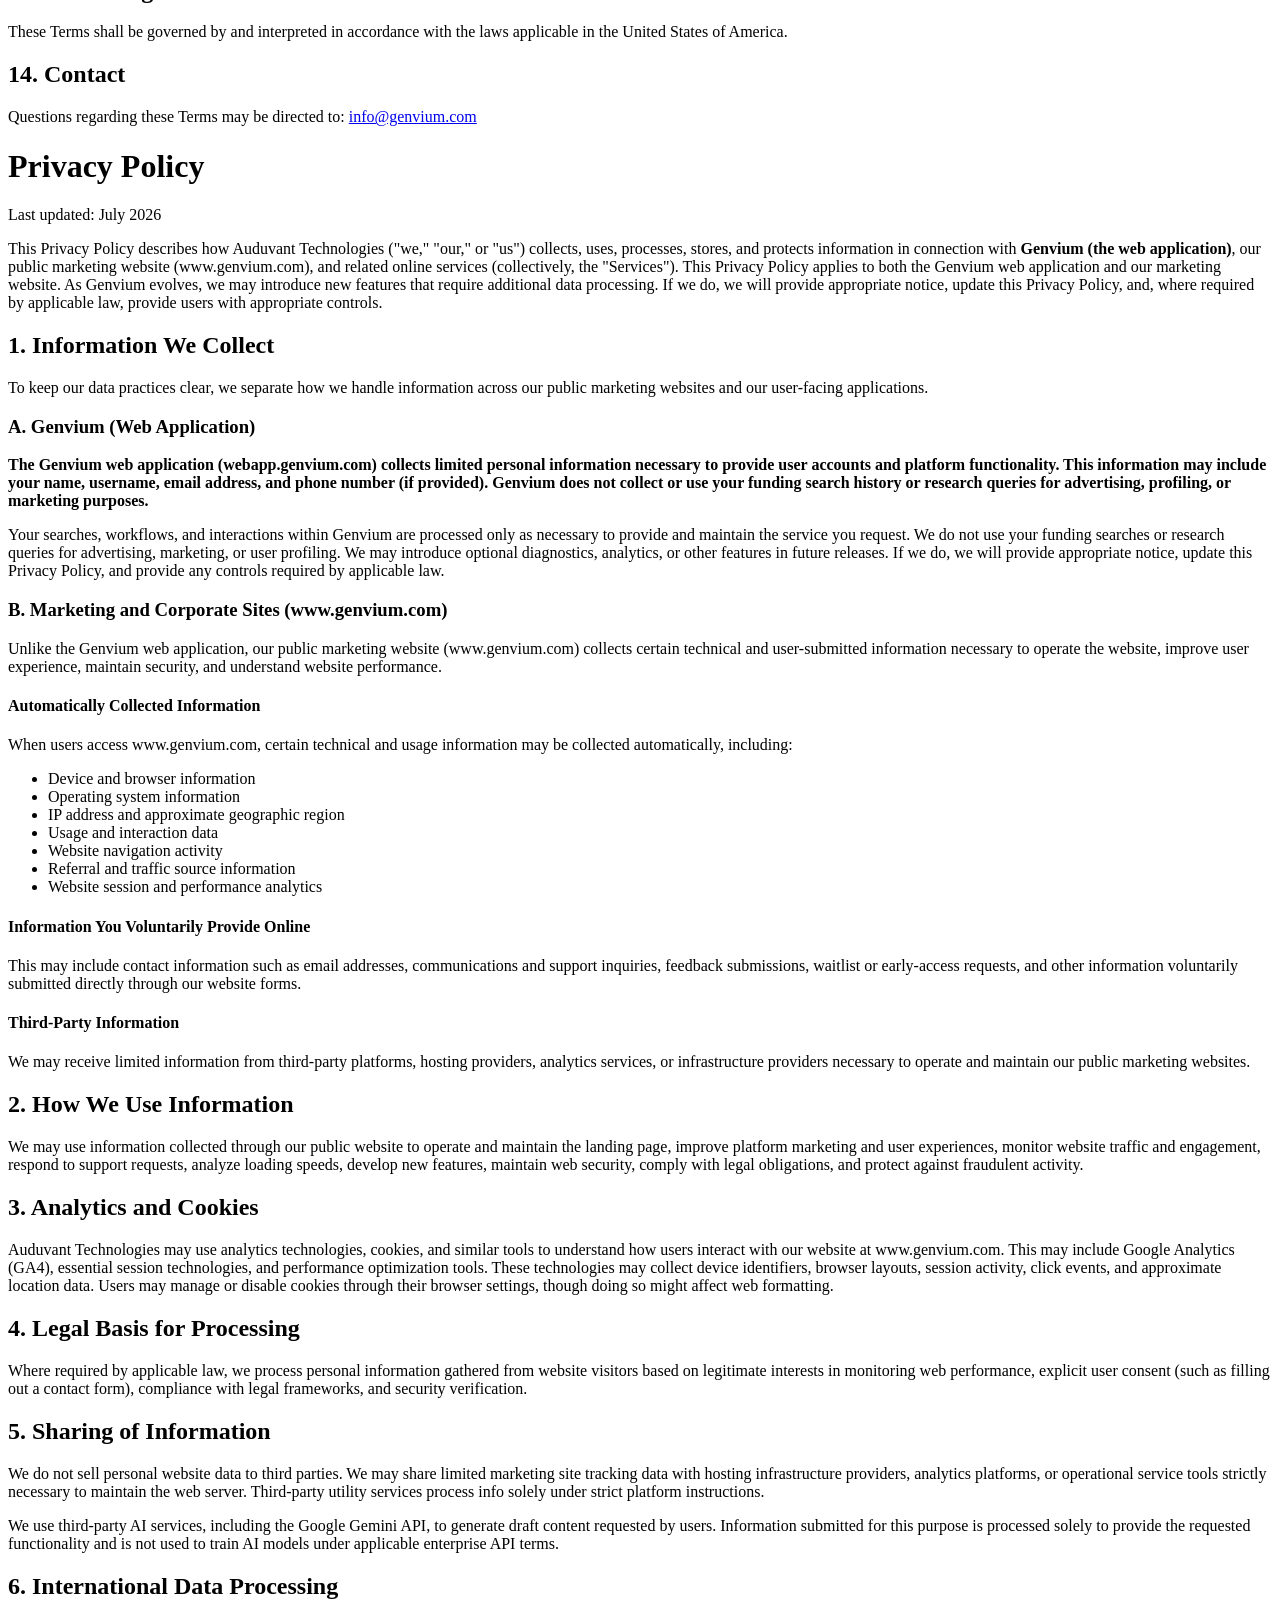
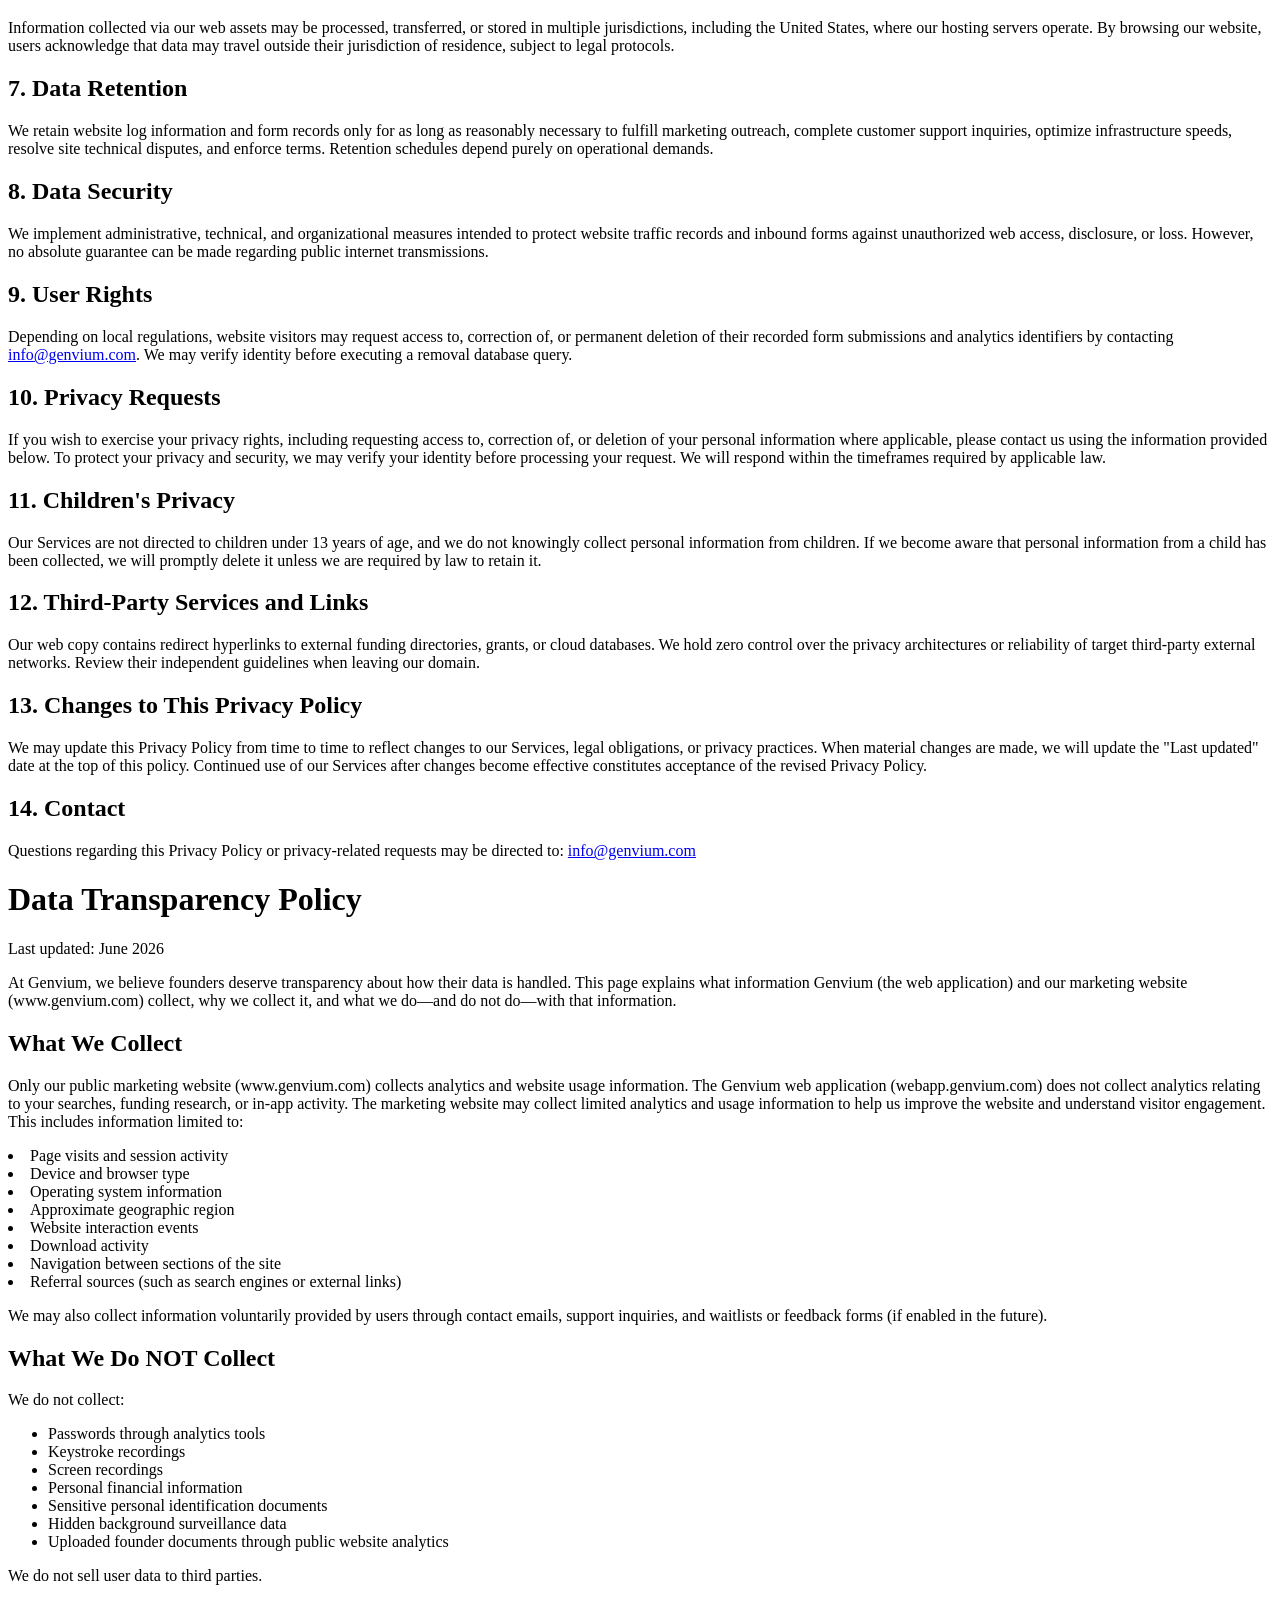
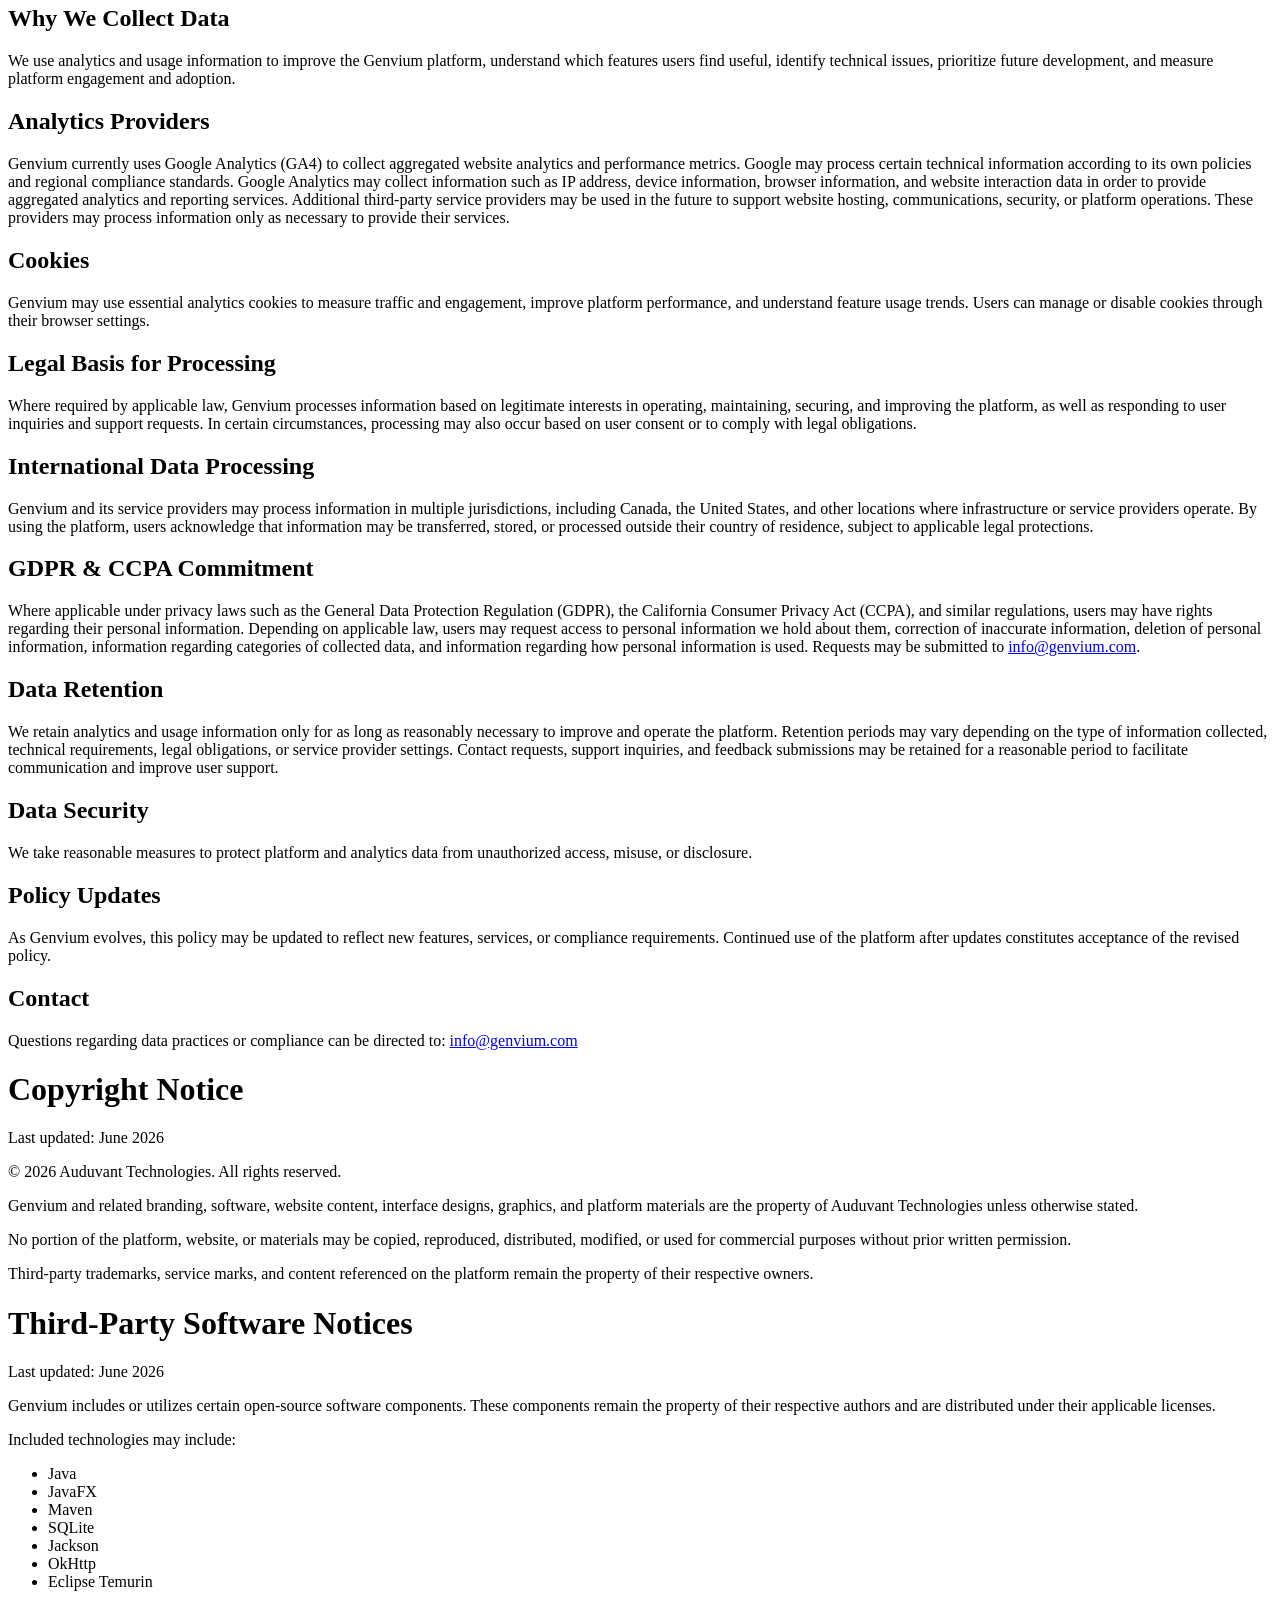
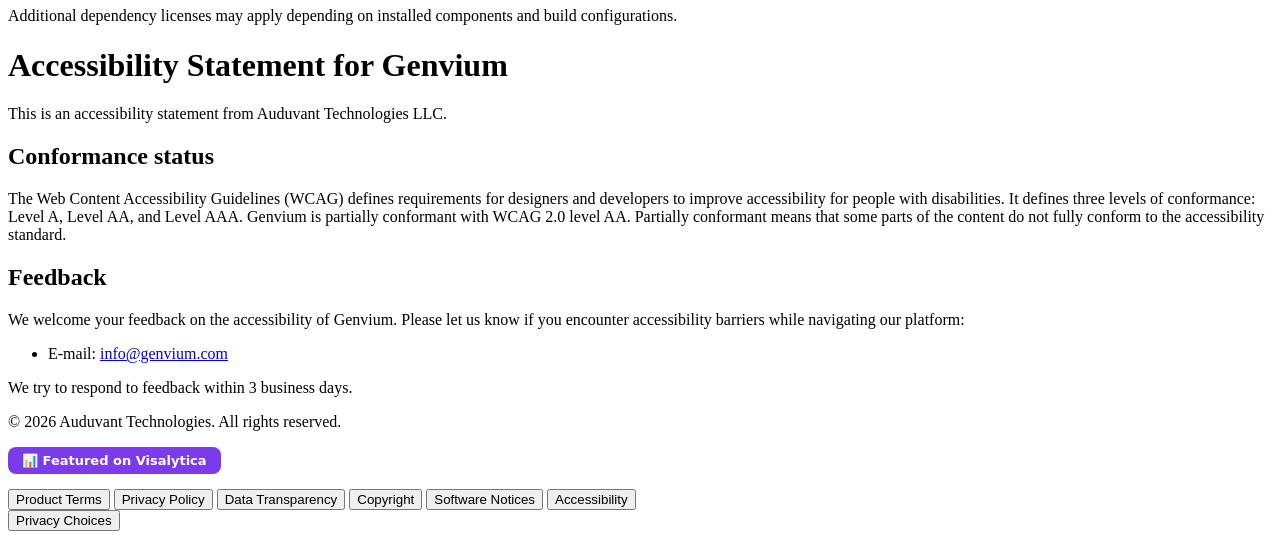
==== commit 8f7c2bd8: "Update index.html" ====
--- a/index.html
+++ b/index.html
@@ -61,640 +61,7 @@
     }
   </script>
 
-  <style>
-    * {
-      margin: 0;
-      padding: 0;
-      box-sizing: border-box;
-    }
-
-    html {
-      scroll-behavior: smooth;
-    }
-
-    body {
-      font-family: Inter, Arial, sans-serif;
-      background: #F4F7FA;
-      color: #111827;
-      line-height: 1.6;
-    }
-    /* logo styling - header(body) */
-    .brand {
-      display: flex;
-      align-items: center;
-      gap: 10px;
-    }
-    /* Skip to content link styling */
-    .skip-link {
-      position: absolute;
-      top: -100px;
-      left: 0;
-      background: #2563EB;
-      color: white;
-      padding: 10px 20px;
-      z-index: 9999;
-      transition: top 0.2s ease;
-      text-decoration: none;
-      font-weight: 600;
-    }
-    .skip-link:focus {
-      top: 0;
-    }
-
-    /* Standardized accessible link buttons styling */
-    .link-btn {
-      background: none;
-      border: none;
-      font-family: inherit;
-      font-size: inherit;
-      color: inherit;
-      padding: 0;
-      cursor: pointer;
-      text-align: left;
-      display: inline;
-    }
-
-    header {
-      position: sticky;
-      top: 0;
-      z-index: 1000;
-      background: rgba(255,255,255,0.92);
-      backdrop-filter: blur(10px);
-      border-bottom: 1px solid #E5E7EB;
-      display: flex;
-      justify-content: space-between;
-      align-items: center;
-      padding: 18px 40px;
-    }
-
-    .logo {
-      font-size: 22px;
-      font-weight: 700;
-      letter-spacing: -0.5px;
-      color: #0F172A;
-    }
-
-    nav {
-      display: flex;
-      align-items: center;
-    }
-
-    nav .link-btn, nav a {
-      margin-left: 26px;
-      text-decoration: none;
-      color: #374151;
-      font-size: 15px;
-      transition: 0.2s ease;
-    }
-
-    nav .link-btn:hover, nav a:hover {
-      color: #2563EB;
-    }
-
-    .hero {
-      padding: 120px 40px 80px;
-      text-align: center;
-      max-width: 1000px;
-      margin: auto;
-    }
-
-    .hero-badge {
-      display: block;
-      width: fit-content;
-      margin: 0 auto 24px;
-      padding: 8px 14px;
-      border-radius: 999px;
-      background: #DBEAFE;
-      color: #1D4ED8;
-      font-size: 13px;
-      font-weight: 600;
-    }
-
-    .hero h1 {
-      font-size: 72px;
-      line-height: 1.05;
-      letter-spacing: -3px;
-      margin-bottom: 28px;
-      color: #0F172A;
-    }
-
-    .hero p {
-      font-size: 20px;
-      max-width: 780px;
-      margin: auto;
-      color: #4B5563;
-    }
-
-    .hero-actions {
-      margin-top: 40px;
-      display: flex;
-      justify-content: center;
-      gap: 18px;
-      flex-wrap: wrap;
-    }
-
-    .btn-primary {
-      background: #2563EB;
-      color: white;
-      padding: 14px 26px;
-      border-radius: 12px;
-      text-decoration: none;
-      font-weight: 600;
-      transition: 0.2s ease;
-      cursor: pointer;
-      border: none;
-      font-family: inherit;
-      font-size: inherit;
-    }
-
-    .btn-primary:hover {
-      background: #1D4ED8;
-      transform: translateY(-1px);
-    }
-
-    .btn-secondary {
-      border: 1px solid #CBD5E1;
-      color: #111827;
-      padding: 14px 26px;
-      border-radius: 12px;
-      text-decoration: none;
-      font-weight: 600;
-      background: white;
-      transition: 0.2s ease;
-      cursor: pointer;
-      font-family: inherit;
-      font-size: inherit;
-    }
-
-    .btn-secondary:hover {
-      border-color: #94A3B8;
-      background: #F8FAFC;
-    }
-
-    .hero-note {
-      margin-top: 22px;
-      font-size: 14px;
-      color: #6B7280;
-    }
-
-    .section {
-      padding: 90px 40px;
-      max-width: 1200px;
-      margin: auto;
-    }
-
-    .section-title {
-      text-align: center;
-      margin-bottom: 20px;
-      font-size: 52px;
-      letter-spacing: -2px;
-      line-height: 1.1;
-      color: #0F172A;
-    }
-
-    .section-subtitle {
-      text-align: center;
-      max-width: 760px;
-      margin: auto auto 70px;
-      font-size: 18px;
-      color: #4B5563;
-    }
-
-    .features-grid {
-      display: grid;
-      grid-template-columns: repeat(auto-fit, minmax(260px, 1fr));
-      gap: 24px;
-    }
-
-    .feature-card {
-      background: white;
-      border-radius: 20px;
-      padding: 32px;
-      border: 1px solid #E5E7EB;
-      transition: 0.25s ease;
-    }
-
-    .feature-card:hover {
-      transform: translateY(-4px);
-      box-shadow: 0 15px 40px rgba(0,0,0,0.06);
-    }
-
-    .feature-card h3 {
-      margin-bottom: 14px;
-      font-size: 24px;
-      color: #111827;
-    }
-
-    .feature-card p {
-      color: #4B5563;
-      font-size: 15px;
-    }
-
-    .stats {
-      margin-top: 70px;
-      display: grid;
-      grid-template-columns: repeat(auto-fit, minmax(240px, 1fr));
-      gap: 20px;
-    }
-
-    .stat-card {
-      background: linear-gradient(135deg, #2563EB, #1E40AF);
-      color: white;
-      border-radius: 20px;
-      padding: 34px;
-    }
-
-    .stat-card h2 {
-      font-size: 42px;
-      margin-bottom: 8px;
-    }
-
-    .stat-card p {
-      color: rgba(255,255,255,0.88);
-    }
-
-    .workflow {
-      display: grid;
-      grid-template-columns: repeat(auto-fit, minmax(280px, 1fr));
-      gap: 28px;
-      margin-top: 60px;
-    }
-
-    .workflow-step {
-      background: white;
-      padding: 30px;
-      border-radius: 18px;
-      border: 1px solid #E5E7EB;
-    }
-
-    .step-number {
-      width: 42px;
-      height: 42px;
-      border-radius: 50%;
-      background: #DBEAFE;
-      color: #1D4ED8;
-      display: flex;
-      align-items: center;
-      justify-content: center;
-      font-weight: bold;
-      margin-bottom: 18px;
-    }
-
-    .workflow-step h3 {
-      margin-bottom: 12px;
-      font-size: 22px;
-    }
-
-    .cta-section {
-      margin-top: 40px;
-      text-align: center;
-      background: linear-gradient(135deg, #0F172A, #1E293B);
-      color: white;
-      border-radius: 30px;
-      padding: 80px 40px;
-    }
-
-    .cta-section h2 {
-      font-size: 54px;
-      margin-bottom: 20px;
-      letter-spacing: -2px;
-    }
-
-    .cta-section p {
-      max-width: 700px;
-      margin: auto;
-      color: rgba(255,255,255,0.8);
-      font-size: 18px;
-    }
-
-    .cta-buttons {
-      margin-top: 34px;
-      display: flex;
-      justify-content: center;
-      gap: 16px;
-      flex-wrap: wrap;
-    }
-
-    .coming-soon {
-      margin-top: 60px;
-      background: #EFF6FF;
-      border: 1px solid #BFDBFE;
-      border-radius: 20px;
-      padding: 36px;
-    }
-
-    .coming-soon h3 {
-      margin-bottom: 14px;
-      color: #1E3A8A;
-      font-size: 28px;
-    }
-
-    .coming-soon p {
-      color: #334155;
-    }
-
-    .panel {
-      display: none;
-      animation: fade 0.3s ease;
-    }
-
-    .active {
-      display: block;
-    }
-
-    @keyframes fade {
-      from { opacity: 0; transform: translateY(6px); }
-      to   { opacity: 1; transform: translateY(0); }
-    }
-
-    .download-card {
-      background: white;
-      padding: 32px;
-      border-radius: 20px;
-      border: 1px solid #E5E7EB;
-      margin-bottom: 24px;
-    }
-
-    .download-card h3 {
-      margin-bottom: 16px;
-      font-size: 24px;
-    }
-
-    .download-card a {
-      color: #2563EB;
-      text-decoration: none;
-      font-weight: 600;
-    }
-
-    .download-card a:hover {
-      text-decoration: underline;
-    }
-
-    /* ── Genvium App Showcase ── */
-    
-    .app-showcase {
-      margin-top: 70px;
-    }
-    
-    .app-preview {
-      background: white;
-      border: 1px solid #E5E7EB;
-      border-radius: 24px;
-      padding: 12px;
-      box-shadow:
-        0 25px 60px rgba(15, 23, 42, 0.12),
-        0 8px 20px rgba(15, 23, 42, 0.06);
-      overflow: hidden;
-      transition: 0.25s ease;
-    }
-    
-    .app-preview:hover {
-      transform: translateY(-3px);
-      box-shadow:
-        0 30px 70px rgba(15, 23, 42, 0.15),
-        0 10px 25px rgba(15, 23, 42, 0.07);
-    }
-    
-    .app-preview img {
-      display: block;
-      width: 100%;
-      height: auto;
-      border-radius: 14px;
-    }
-    
-    .app-preview-large {
-      max-width: 1100px;
-      margin: 0 auto;
-    }
-    
-    .app-preview-grid {
-      display: grid;
-      grid-template-columns: repeat(2, 1fr);
-      gap: 28px;
-      margin-top: 28px;
-    }
-    
-    .app-caption {
-      padding: 20px 8px 8px;
-    }
-    
-    .app-caption h3 {
-      font-size: 22px;
-      margin-bottom: 6px;
-      color: #0F172A;
-    }
-    
-    .app-caption p {
-      color: #64748B;
-      font-size: 15px;
-      line-height: 1.6;
-    }
-    
-    /* App showcase intro */
-    
-    .app-intro {
-      text-align: center;
-      max-width: 780px;
-      margin: 0 auto;
-    }
-    
-    .app-intro h2 {
-      font-size: 52px;
-      letter-spacing: -2px;
-      line-height: 1.1;
-      color: #0F172A;
-      margin-bottom: 20px;
-    }
-    
-    .app-intro p {
-      font-size: 19px;
-      color: #4B5563;
-      line-height: 1.7;
-    }
-    
-    .app-intro .hero-badge {
-      margin-bottom: 24px;
-    }
-    
-    .app-action {
-      margin-top: 32px;
-    }
-    
-    /* Section between screenshots */
-    
-    .app-section-heading {
-      text-align: center;
-      margin: 90px auto 45px;
-      max-width: 700px;
-    }
-    
-    .app-section-heading h3 {
-      font-size: 34px;
-      letter-spacing: -1px;
-      color: #0F172A;
-      margin-bottom: 12px;
-    }
-    
-    .app-section-heading p {
-      color: #64748B;
-      font-size: 17px;
-    }
-    
-    /* Mobile */
-    
-    @media (max-width: 768px) {
-    
-      .app-intro h2 {
-        font-size: 40px;
-      }
-    
-      .app-intro p {
-        font-size: 17px;
-      }
-    
-      .app-preview-grid {
-        grid-template-columns: 1fr;
-      }
-    
-      .app-preview {
-        border-radius: 18px;
-        padding: 8px;
-      }
-    
-      .app-preview img {
-        border-radius: 11px;
-      }
-    
-      .app-section-heading {
-        margin-top: 65px;
-      }
-    
-      .app-section-heading h3 {
-        font-size: 28px;
-      }
-    }
-
-    /* ── Legal pages ── */
-    .legal {
-      max-width: 900px;
-      margin: auto;
-      padding: 70px 40px;
-    }
-
-    .legal h1 {
-      font-size: 42px;
-      letter-spacing: -1.5px;
-      margin-bottom: 8px;
-      color: #0F172A;
-    }
-
-    .legal .last-updated {
-      font-size: 14px;
-      color: #6B7280;
-      margin-bottom: 40px;
-    }
-
-    .legal h2 {
-      font-size: 22px;
-      margin-top: 40px;
-      margin-bottom: 10px;
-      color: #111827;
-    }
-
-    .legal h3 {
-      font-size: 17px;
-      margin-top: 24px;
-      margin-bottom: 8px;
-      color: #374151;
-    }
-
-    /* Added styling to support h4 tags brought over from the Auduvant policy */
-    .legal h4 {
-      font-size: 15px;
-      margin-top: 20px;
-      margin-bottom: 6px;
-      color: #374151;
-    }
-
-    .legal p {
-      color: #4B5563;
-      margin-bottom: 12px;
-    }
-
-    .legal ul {
-      color: #4B5563;
-      padding-left: 22px;
-      margin-bottom: 12px;
-      line-height: 1.9;
-    }
-
-    .legal a {
-      color: #2563EB;
-    }
-
-    /* -- Ads -- */
-    .zawadi-slot { 
-      display: flex; 
-      justify-content: center; 
-      margin: 48px auto; 
-      padding: 0 16px; 
-    }
-    .zawadi-slot:has(ins[data-zawadi-empty]) { 
-      display: none; 
-    }
-
-    /* ── Footer ── */
-    footer {
-      background: #0081B3;
-      padding: 25px 40px;
-      text-align: center;
-      margin-top: 60px;
-      font-size: 13px;
-      color: white;
-    }
-
-    footer p {
-      margin-bottom: 10px;
-      color: rgba(255,255,255,0.85);
-    }
-
-    footer .link-btn {
-      color: white;
-      margin: 0 10px;
-      opacity: 0.85;
-    }
-
-    footer .link-btn:hover {
-      opacity: 1;
-    }
-
-    @media (max-width: 768px) {
-      header {
-        flex-direction: column;
-        gap: 18px;
-      }
-
-      nav .link-btn, nav a {
-        margin: 0 10px;
-      }
-
-      .hero {
-        padding-top: 90px;
-      }
-
-      .hero h1 {
-        font-size: 46px;
-      }
-
-      .section-title {
-        font-size: 38px;
-      }
-
-      .cta-section h2 {
-        font-size: 40px;
-      }
-    }
-  </style>
+  <link rel="stylesheet" href="styles.css">
 </head>
 
 <body>
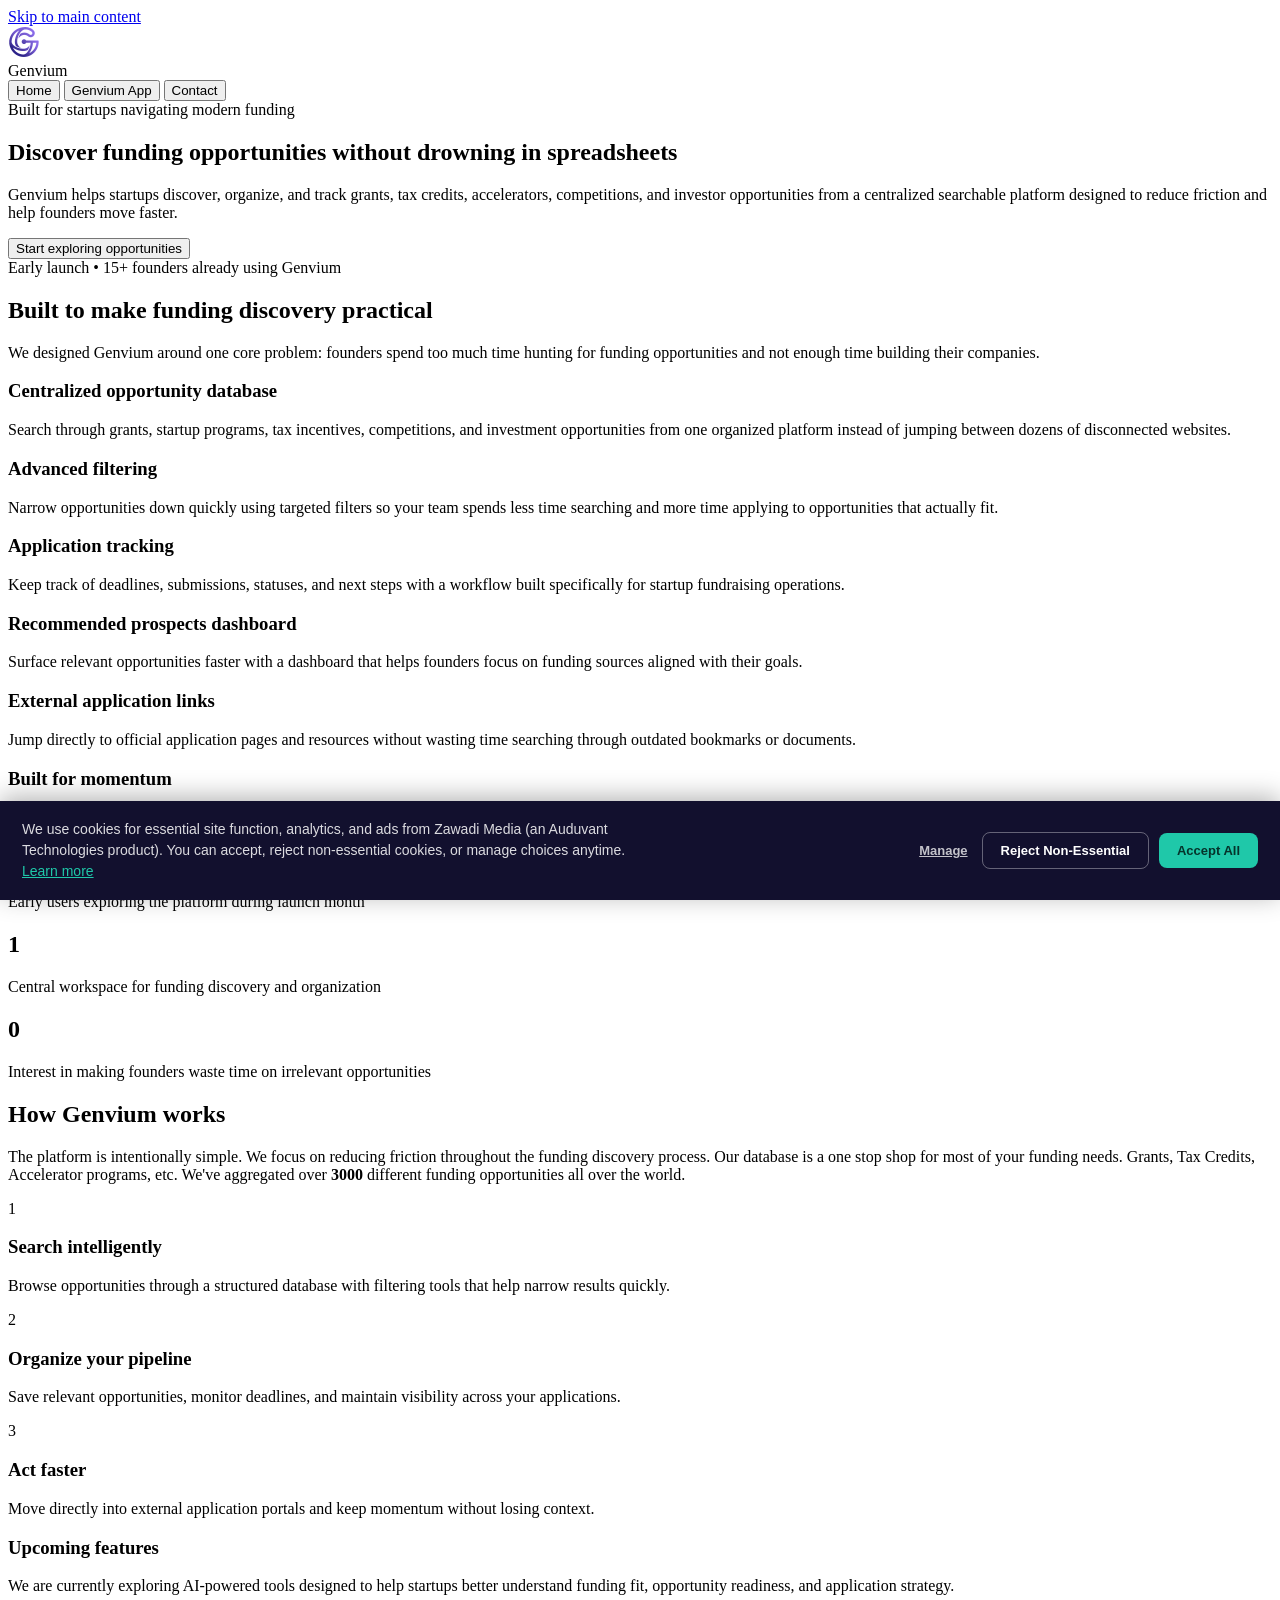
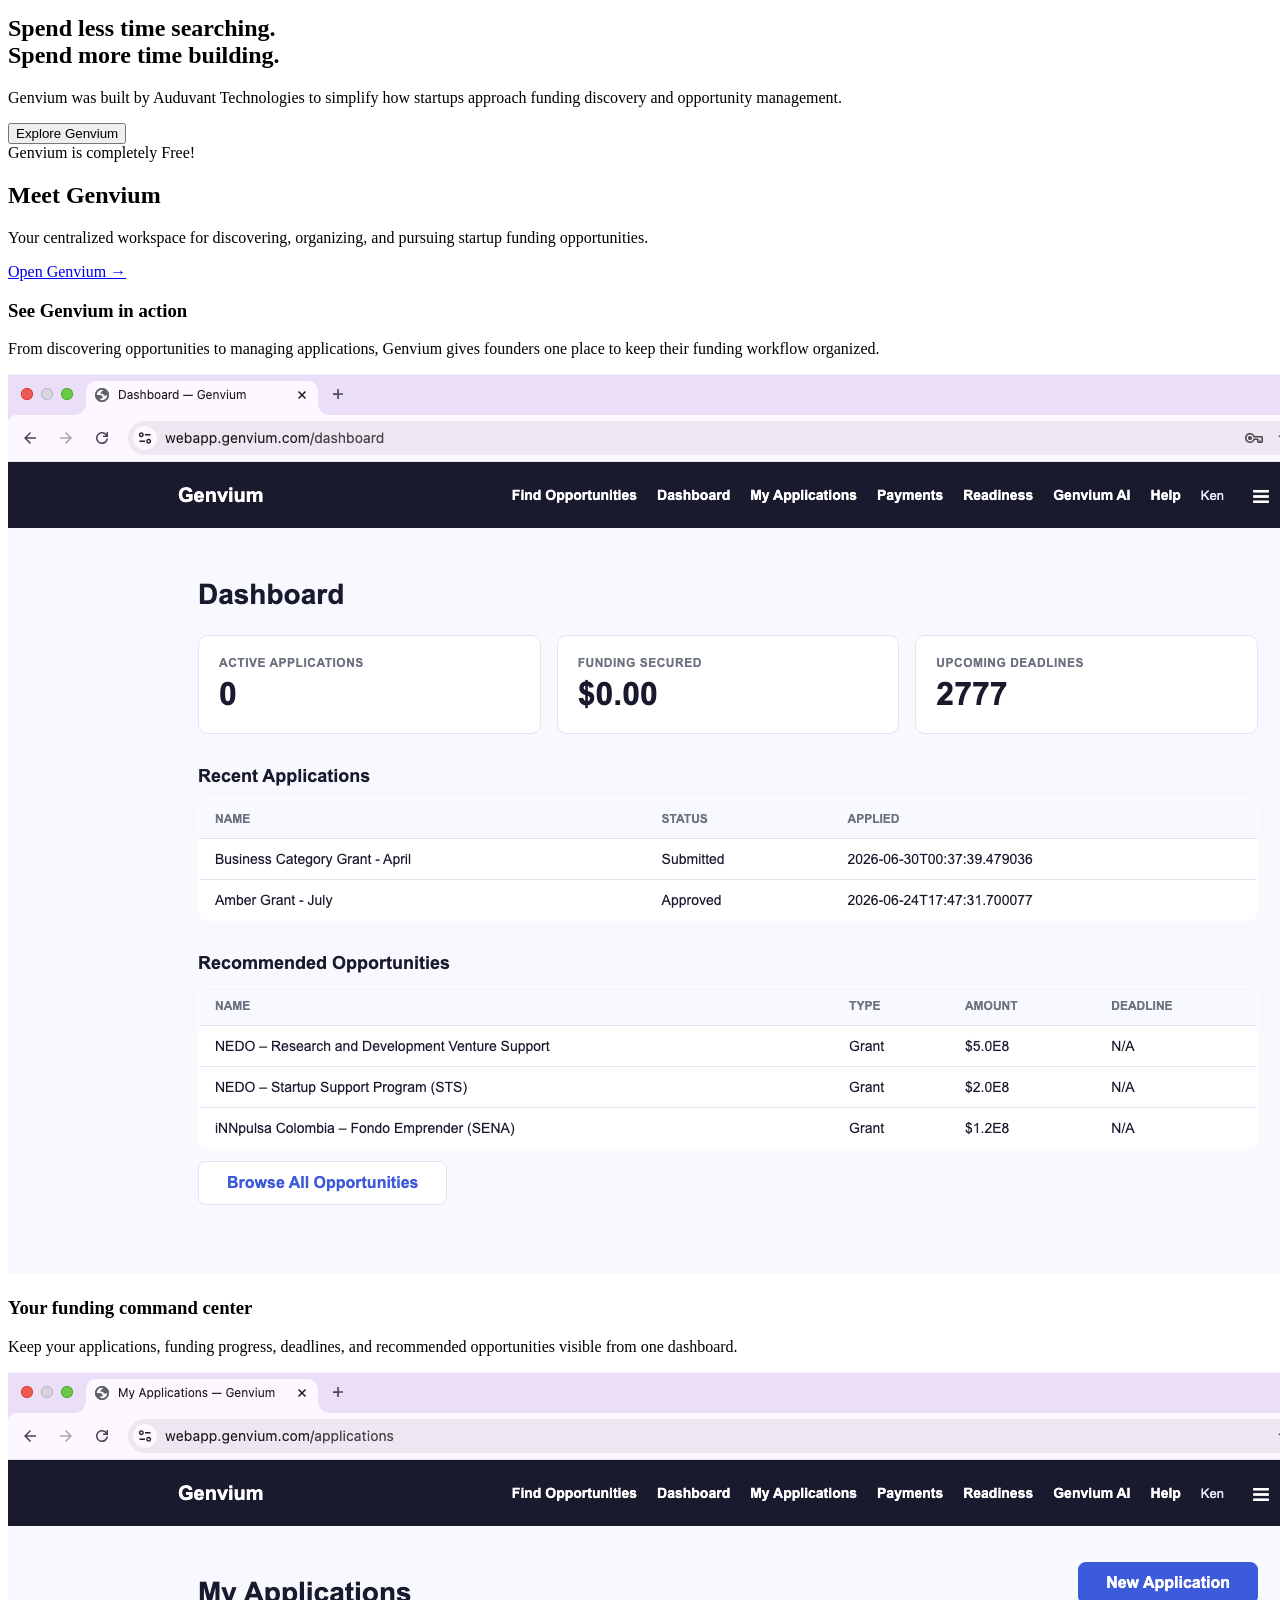
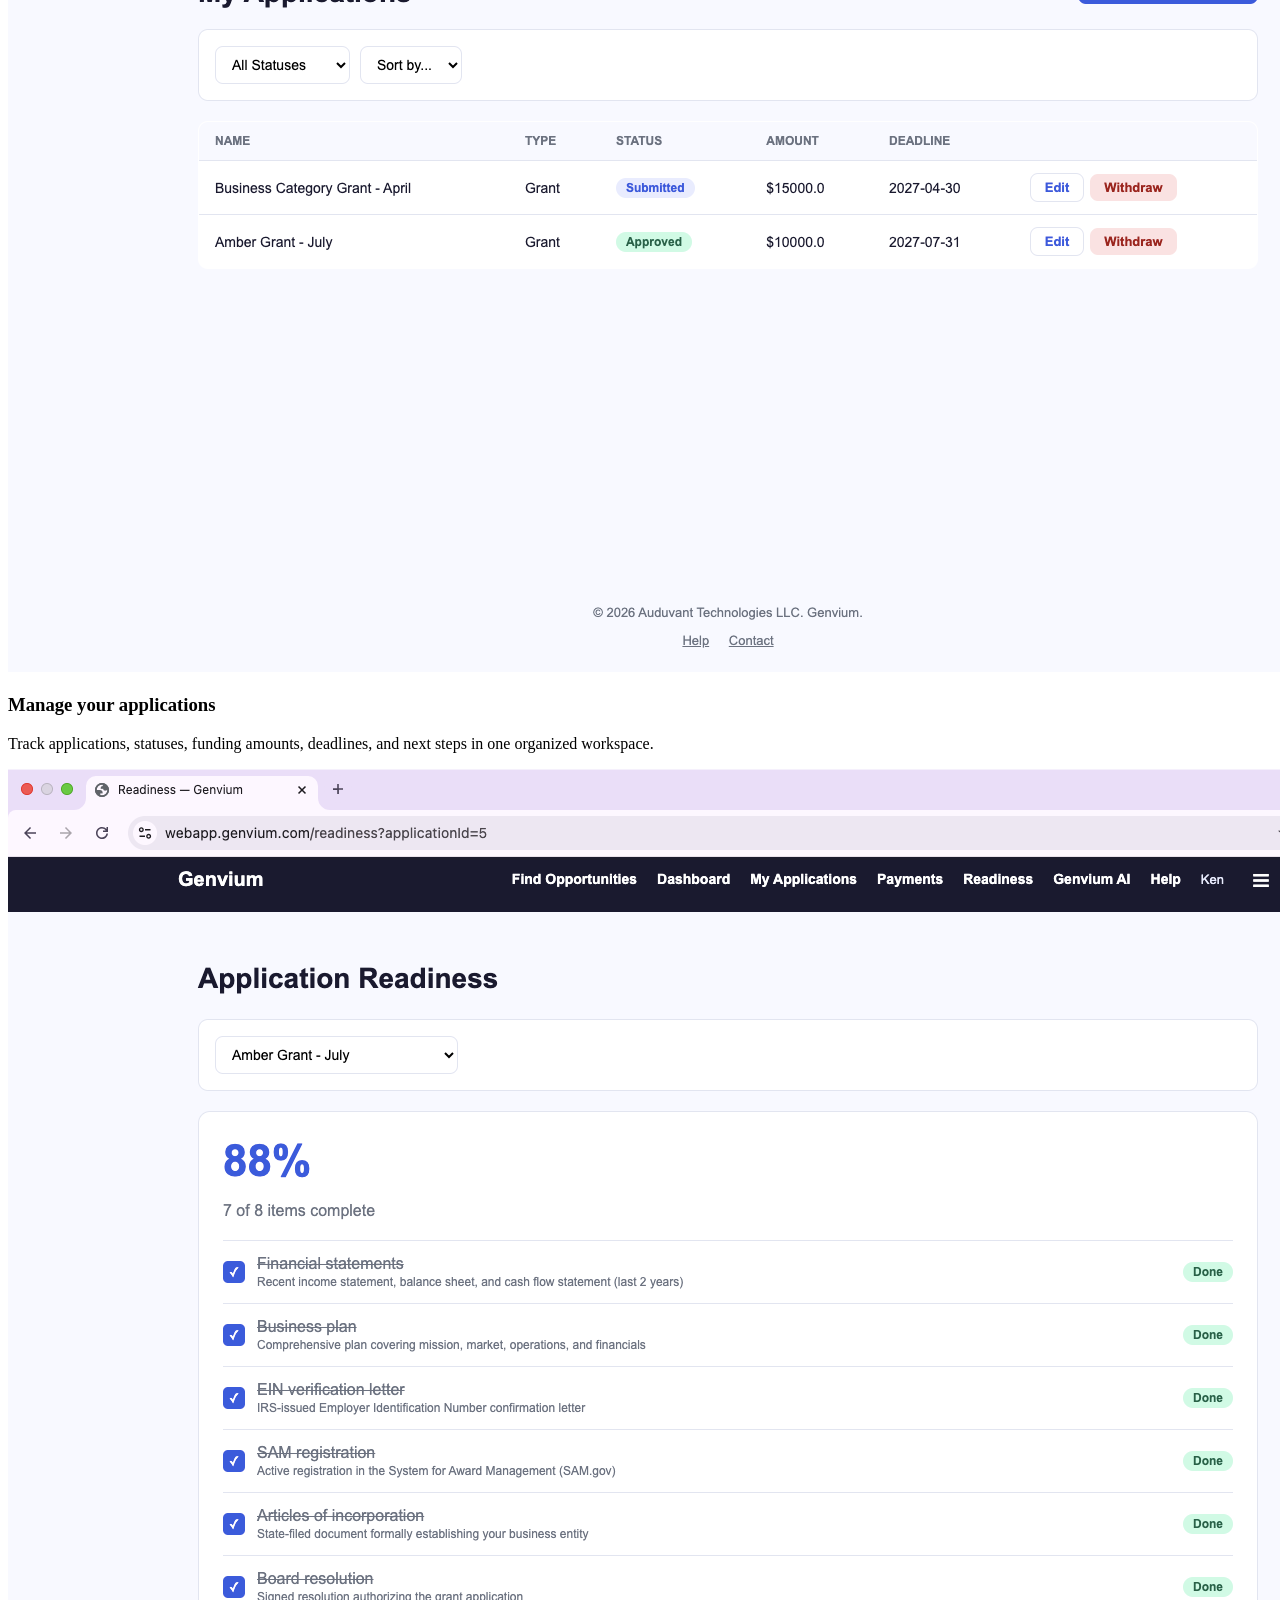
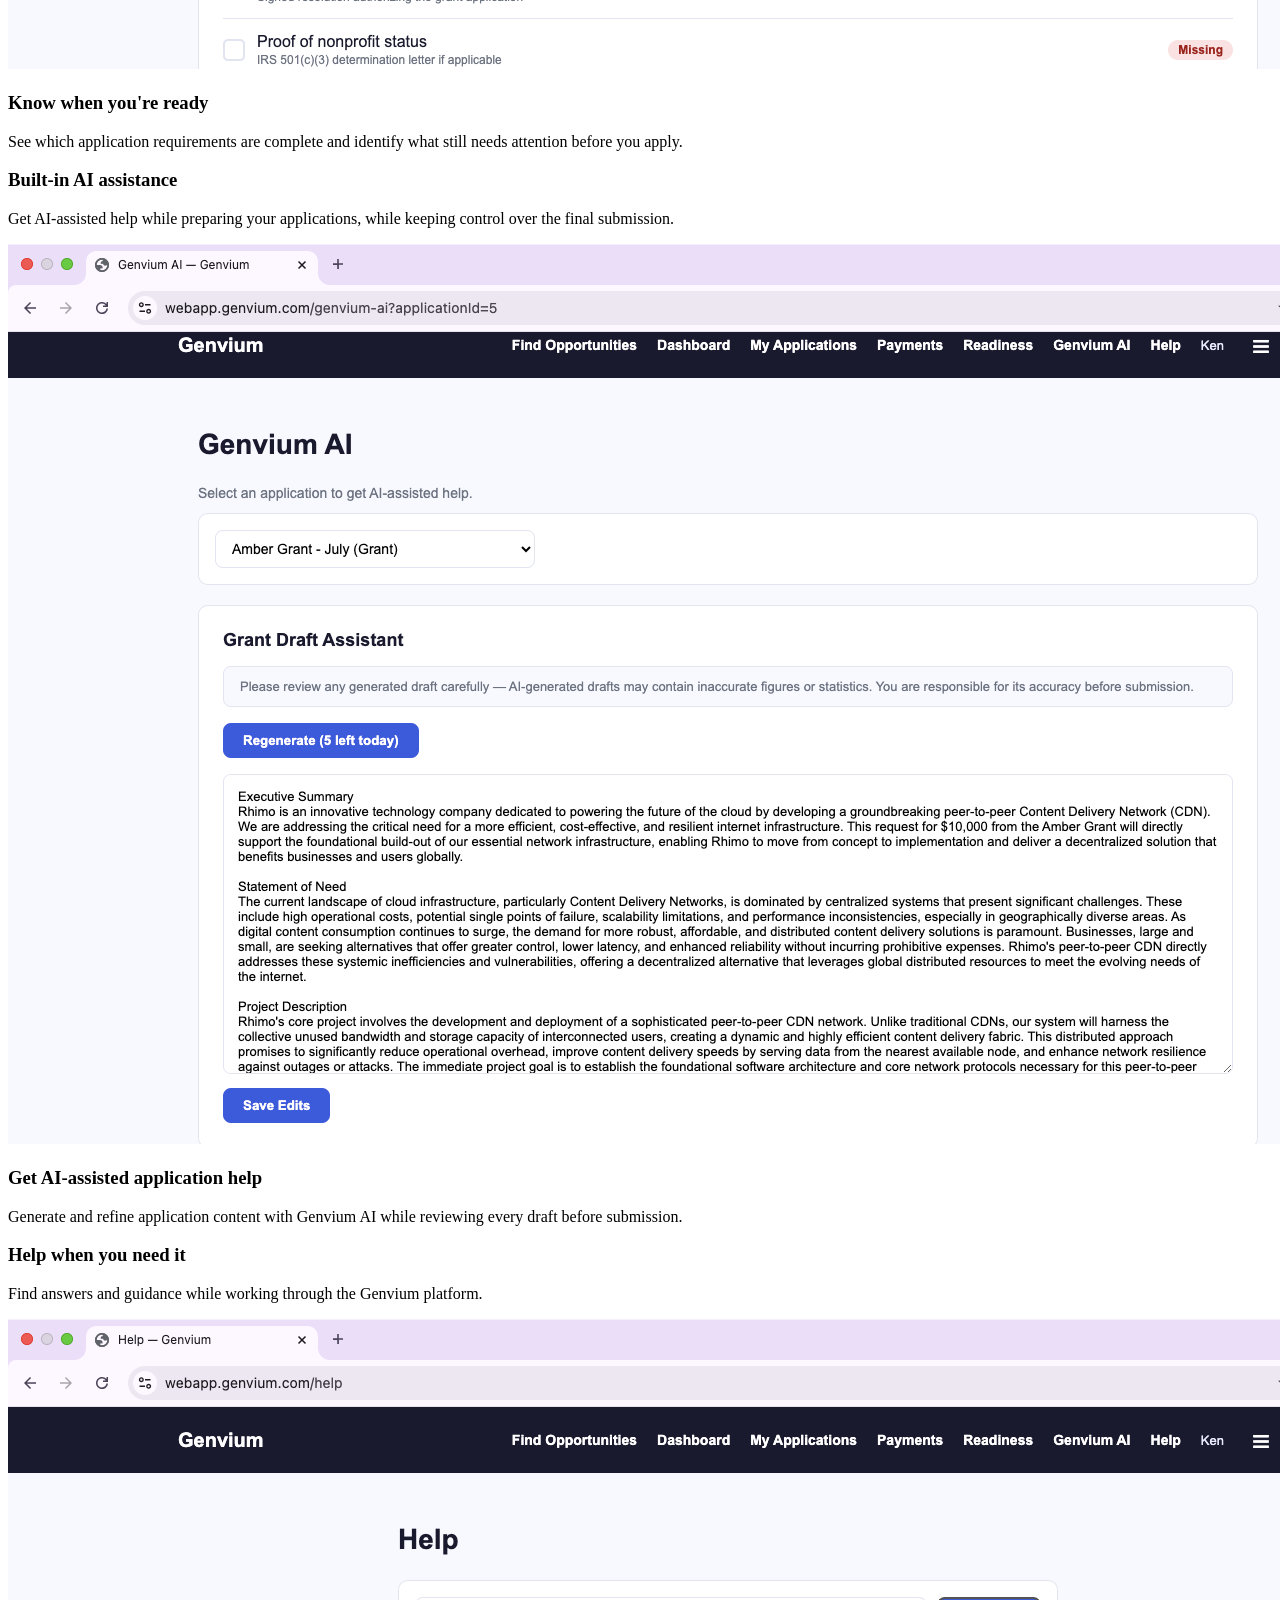
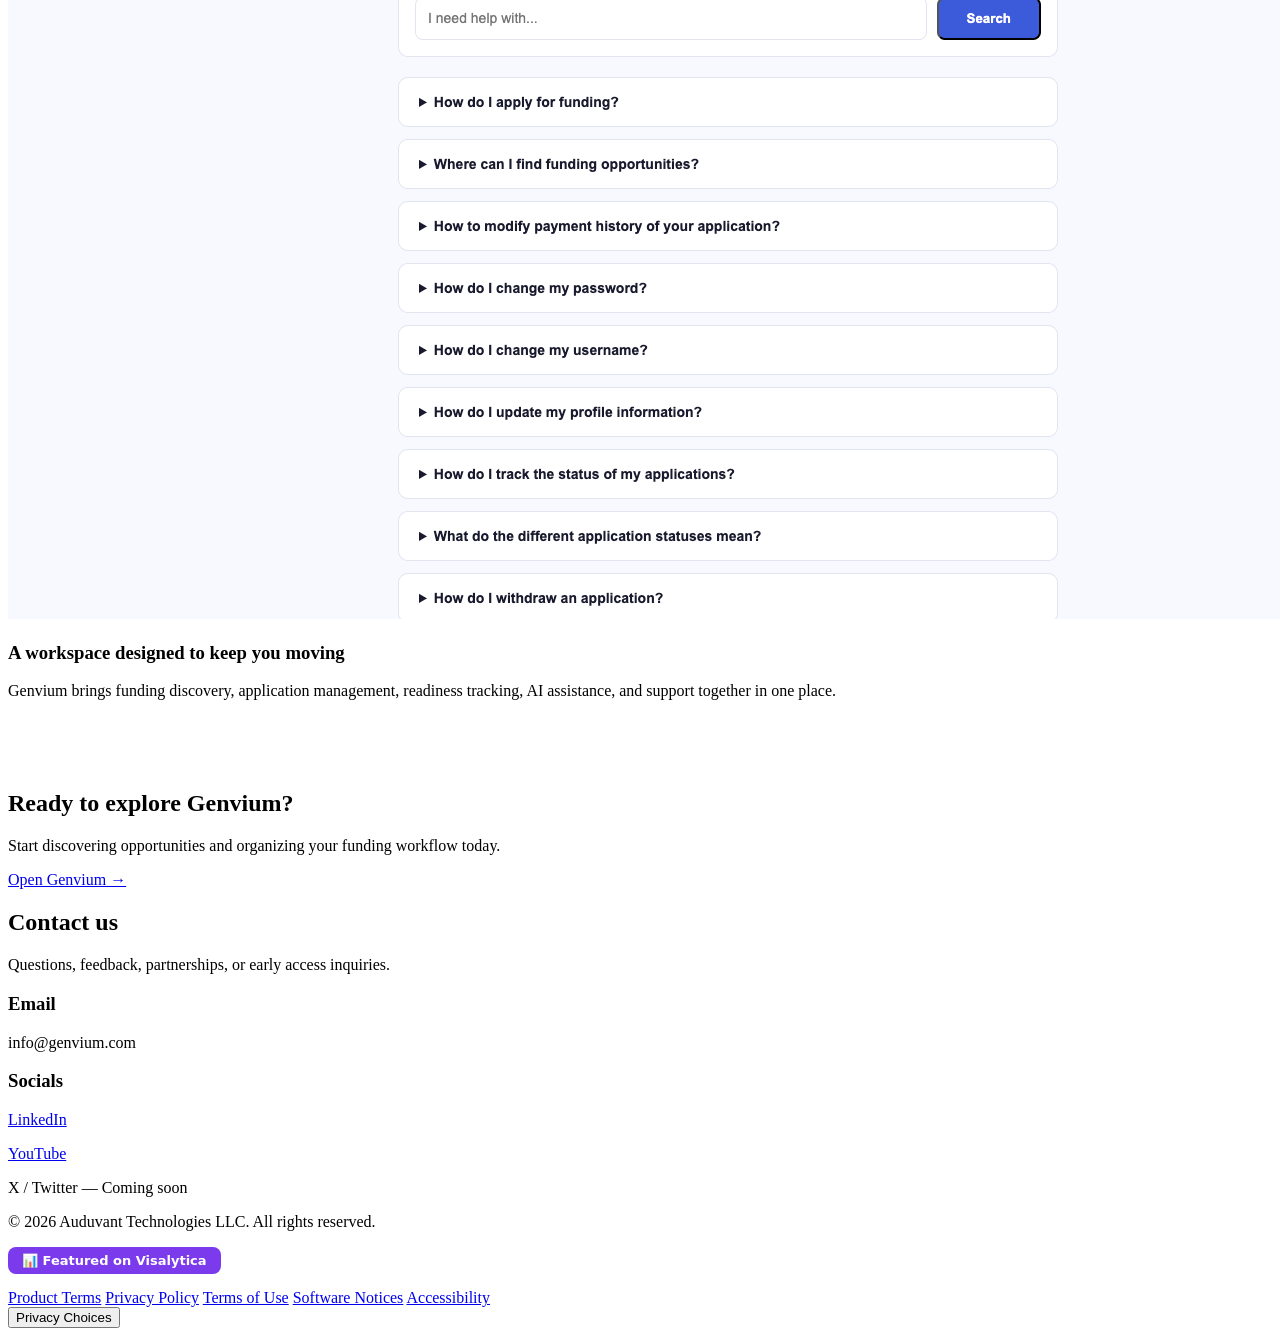
==== commit 357bbcec: "Update index.html" ====
--- a/index.html
+++ b/index.html
@@ -336,290 +336,10 @@
     </section>
   </div>
 
-  <!-- Legal -->
-  <div id="product-terms" class="panel">
-    <div class="legal">
-      <h1>Genvium Product Terms</h1>
-      <p class="last-updated">Last updated: June 2026</p>
-
-      <p>These Genvium Product Terms ("Terms") govern access to and use of Genvium and related services operated by Auduvant Technologies ("we," "our," or "us"). By accessing or using Genvium, you agree to these Terms. If you do not agree to these Terms, you should not use the platform or related services.</p>
-
-      <h2>1. About Genvium</h2>
-      <p>Genvium is a software platform designed to help startups discover, organize, and manage funding opportunities, including grants, tax credits, competitions, accelerators, and related funding resources. The platform may include:</p>
-      <ul>
-        <li>Web-based services</li>
-        <li>Search and filtering tools</li>
-        <li>Application tracking features</li>
-        <li>External resource links</li>
-        <li>Analytics and recommendation features</li>
-      </ul>
-      <p>Certain features may change, expand, or be discontinued over time.</p>
-
-      <h2>2. Eligibility</h2>
-      <p>You may use Genvium only in compliance with applicable laws and regulations. By using the platform, you represent that:</p>
-      <ul>
-        <li>You are legally permitted to use the services</li>
-        <li>You will not misuse or interfere with the platform</li>
-        <li>Any information voluntarily provided by you is accurate to the best of your knowledge</li>
-      </ul>
-
-      <h2>3. Software License</h2>
-      <p>Subject to these Terms, Auduvant Technologies grants you a limited, non-exclusive, non-transferable, revocable license to access and use the Genvium platform for lawful business or personal use. This license does not grant ownership of the software or related intellectual property. Users may not:</p>
-      <ul>
-        <li>Copy, redistribute, or resell the software</li>
-        <li>Reverse engineer or attempt to extract source code except where prohibited by law</li>
-        <li>Modify or create derivative works based on the platform</li>
-        <li>Use the platform for unlawful, harmful, or fraudulent purposes</li>
-        <li>Interfere with platform functionality or security</li>
-      </ul>
-      <p>Genvium is proprietary software owned by Auduvant Technologies.</p>
-
-      <h2>4. Intellectual Property</h2>
-      <p>All software, branding, designs, graphics, interfaces, text, databases, workflows, and related materials associated with Genvium are owned by Auduvant Technologies unless otherwise stated. No rights are granted except as expressly provided in these Terms. Third-party trademarks, libraries, and technologies remain the property of their respective owners.</p>
-
-      <h2>5. Third-Party Services and Links</h2>
-      <p>Genvium may provide links or references to third-party websites, funding providers, application portals, or external resources. We do not control or guarantee:</p>
-      <ul>
-        <li>Third-party content</li>
-        <li>External application outcomes</li>
-        <li>Funding approvals</li>
-        <li>Accuracy of external services</li>
-        <li>Availability of third-party websites</li>
-      </ul>
-      <p>Users interact with external services at their own discretion and risk.</p>
-
-      <h2>6. Beta Features and Availability</h2>
-      <p>Certain portions of Genvium may be released as beta, preview, experimental, or early-access functionality. These features may:</p>
-      <ul>
-        <li>Contain bugs or inaccuracies</li>
-        <li>Change without notice</li>
-        <li>Experience interruptions or downtime</li>
-        <li>Be modified or removed at any time</li>
-      </ul>
-      <p>We do not guarantee uninterrupted availability of the platform or services.</p>
-
-      <h2>7. Data and Analytics</h2>
-      <p>Use of Genvium may involve limited analytics and technical usage data as described in our Privacy Policy and Data Transparency Policy. By using the platform, users acknowledge that certain technical and usage information may be collected to improve platform functionality, performance, and security.</p>
-
-      <h2>8. No Financial or Legal Advice</h2>
-      <p>Genvium is an informational and organizational platform only. Nothing provided through Genvium constitutes financial advice, investment advice, legal advice, tax advice, or professional consulting services. Users remain solely responsible for evaluating opportunities, conducting due diligence, and making business decisions.</p>
-
-      <h2>9. Disclaimer of Warranties</h2>
-      <p>Genvium is provided on an "as is" and "as available" basis. To the maximum extent permitted by law, Auduvant Technologies disclaims all warranties, express or implied, including merchantability, fitness for a particular purpose, non-infringement, accuracy or reliability of information, and continuous availability. We do not guarantee that the platform will be error-free, secure, or uninterrupted.</p>
-
-      <h2>10. Limitation of Liability</h2>
-      <p>To the fullest extent permitted by law, Auduvant Technologies shall not be liable for lost profits, business interruption, funding outcomes, loss of data, indirect or consequential damages, reliance on platform information, or third-party service failures. Use of the platform is at your own risk.</p>
-
-      <h2>11. Termination</h2>
-      <p>We may suspend or terminate access to Genvium at any time if these Terms are violated, platform misuse occurs, or security or operational concerns arise. We also reserve the right to discontinue or modify services at any time.</p>
-
-      <h2>12. Changes to These Terms</h2>
-      <p>These Terms may be updated periodically to reflect changes in the platform, services, legal obligations, or operational practices. Continued use of Genvium following updates indicates acknowledgment of the revised Terms.</p>
-
-      <h2>13. Governing Law</h2>
-      <p>These Terms shall be governed by and interpreted in accordance with the laws applicable in the United States of America.</p>
-
-      <h2>14. Contact</h2>
-      <p>Questions regarding these Terms may be directed to: <a href="mailto:info@genvium.com">info@genvium.com</a></p>
-    </div>
-  </div>
-
-  <div id="privacy" class="panel">
-    <div class="legal">
-      <h1>Privacy Policy</h1>
-      <p class="last-updated">Last updated: July 2026</p>
-
-      <p>This Privacy Policy describes how Auduvant Technologies ("we," "our," or "us") collects, uses, processes, stores, and protects information in connection with <strong>Genvium (the web application)</strong>, our public marketing website (www.genvium.com), and related online services (collectively, the "Services"). This Privacy Policy applies to both the Genvium web application and our marketing website. As Genvium evolves, we may introduce new features that require additional data processing. If we do, we will provide appropriate notice, update this Privacy Policy, and, where required by applicable law, provide users with appropriate controls.</p>
-      
-      <h2>1. Information We Collect</h2>
-      <p>To keep our data practices clear, we separate how we handle information across our public marketing websites and our user-facing applications.</p>
-
-      <h3>A. Genvium (Web Application)</h3>
-      <p><strong>The Genvium web application (webapp.genvium.com) collects limited personal information necessary to provide user accounts and platform functionality. This information may include your name, username, email address, and phone number (if provided). Genvium does not collect or use your funding search history or research queries for advertising, profiling, or marketing purposes.</strong></p>
-      <p>Your searches, workflows, and interactions within Genvium are processed only as necessary to provide and maintain the service you request. We do not use your funding searches or research queries for advertising, marketing, or user profiling. We may introduce optional diagnostics, analytics, or other features in future releases. If we do, we will provide appropriate notice, update this Privacy Policy, and provide any controls required by applicable law.</p>
-
-      <h3>B. Marketing and Corporate Sites (www.genvium.com)</h3>
-      <p>Unlike the Genvium web application, our public marketing website (www.genvium.com) collects certain technical and user-submitted information necessary to operate the website, improve user experience, maintain security, and understand website performance.</p>
-      
-      <h4>Automatically Collected Information</h4>
-      <p>When users access www.genvium.com, certain technical and usage information may be collected automatically, including:</p>
-      <ul>
-        <li>Device and browser information</li>
-        <li>Operating system information</li>
-        <li>IP address and approximate geographic region</li>
-        <li>Usage and interaction data</li>
-        <li>Website navigation activity</li>
-        <li>Referral and traffic source information</li>
-        <li>Website session and performance analytics</li>
-      </ul>
-
-      <h4>Information You Voluntarily Provide Online</h4>
-      <p>This may include contact information such as email addresses, communications and support inquiries, feedback submissions, waitlist or early-access requests, and other information voluntarily submitted directly through our website forms.</p>
-
-      <h4>Third-Party Information</h4>
-      <p>We may receive limited information from third-party platforms, hosting providers, analytics services, or infrastructure providers necessary to operate and maintain our public marketing websites.</p>
-
-      <h2>2. How We Use Information</h2>
-      <p>We may use information collected through our public website to operate and maintain the landing page, improve platform marketing and user experiences, monitor website traffic and engagement, respond to support requests, analyze loading speeds, develop new features, maintain web security, comply with legal obligations, and protect against fraudulent activity.</p>
-
-      <h2>3. Analytics and Cookies</h2>
-      <p>Auduvant Technologies may use analytics technologies, cookies, and similar tools to understand how users interact with our website at www.genvium.com. This may include Google Analytics (GA4), essential session technologies, and performance optimization tools. These technologies may collect device identifiers, browser layouts, session activity, click events, and approximate location data. Users may manage or disable cookies through their browser settings, though doing so might affect web formatting.</p>
-
-      <h2>4. Legal Basis for Processing</h2>
-      <p>Where required by applicable law, we process personal information gathered from website visitors based on legitimate interests in monitoring web performance, explicit user consent (such as filling out a contact form), compliance with legal frameworks, and security verification.</p>
-
-      <h2>5. Sharing of Information</h2>
-      <p>We do not sell personal website data to third parties. We may share limited marketing site tracking data with hosting infrastructure providers, analytics platforms, or operational service tools strictly necessary to maintain the web server. Third-party utility services process info solely under strict platform instructions.</p>
-      <p>We use third-party AI services, including the Google Gemini API, to generate draft content requested by users. Information submitted for this purpose is processed solely to provide the requested functionality and is not used to train AI models under applicable enterprise API terms.</p>
-
-      <h2>6. International Data Processing</h2>
-      <p>Information collected via our web assets may be processed, transferred, or stored in multiple jurisdictions, including the United States, where our hosting servers operate. By browsing our website, users acknowledge that data may travel outside their jurisdiction of residence, subject to legal protocols.</p>
-
-      <h2>7. Data Retention</h2>
-      <p>We retain website log information and form records only for as long as reasonably necessary to fulfill marketing outreach, complete customer support inquiries, optimize infrastructure speeds, resolve site technical disputes, and enforce terms. Retention schedules depend purely on operational demands.</p>
-
-      <h2>8. Data Security</h2>
-      <p>We implement administrative, technical, and organizational measures intended to protect website traffic records and inbound forms against unauthorized web access, disclosure, or loss. However, no absolute guarantee can be made regarding public internet transmissions.</p>
-
-      <h2>9. User Rights</h2>
-      <p>Depending on local regulations, website visitors may request access to, correction of, or permanent deletion of their recorded form submissions and analytics identifiers by contacting <a href="mailto:info@genvium.com">info@genvium.com</a>. We may verify identity before executing a removal database query.</p>
-
-      <h2>10. Privacy Requests</h2>
-      <p>If you wish to exercise your privacy rights, including requesting access to, correction of, or deletion of your personal information where applicable, please contact us using the information provided below. To protect your privacy and security, we may verify your identity before processing your request. We will respond within the timeframes required by applicable law.</p>
-      
-      <h2>11. Children's Privacy</h2>
-      <p>Our Services are not directed to children under 13 years of age, and we do not knowingly collect personal information from children. If we become aware that personal information from a child has been collected, we will promptly delete it unless we are required by law to retain it.</p>
-
-      <h2>12. Third-Party Services and Links</h2>
-      <p>Our web copy contains redirect hyperlinks to external funding directories, grants, or cloud databases. We hold zero control over the privacy architectures or reliability of target third-party external networks. Review their independent guidelines when leaving our domain.</p>
-
-      <h2>13. Changes to This Privacy Policy</h2>
-      <p>We may update this Privacy Policy from time to time to reflect changes to our Services, legal obligations, or privacy practices. When material changes are made, we will update the "Last updated" date at the top of this policy. Continued use of our Services after changes become effective constitutes acceptance of the revised Privacy Policy.</p>
-
-      <h2>14. Contact</h2>
-      <p>Questions regarding this Privacy Policy or privacy-related requests may be directed to: <a href="mailto:info@genvium.com">info@genvium.com</a></p>
-    </div>
-  </div>
-
-  <div id="transparency" class="panel">
-    <div class="legal">
-      <h1>Data Transparency Policy</h1>
-      <p class="last-updated">Last updated: June 2026</p>
-
-      <p>At Genvium, we believe founders deserve transparency about how their data is handled. This page explains what information Genvium (the web application) and our marketing website (www.genvium.com) collect, why we collect it, and what we do—and do not do—with that information.</p>
-
-      <h2>What We Collect</h2>
-      <p>Only our public marketing website (www.genvium.com) collects analytics and website usage information. The Genvium web application (webapp.genvium.com) does not collect analytics relating to your searches, funding research, or in-app activity. The marketing website may collect limited analytics and usage information to help us improve the website and understand visitor engagement. This includes information limited to:</p>
-        <li>Page visits and session activity</li>
-        <li>Device and browser type</li>
-        <li>Operating system information</li>
-        <li>Approximate geographic region</li>
-        <li>Website interaction events</li>
-        <li>Download activity</li>
-        <li>Navigation between sections of the site</li>
-        <li>Referral sources (such as search engines or external links)</li>
-      </ul>
-      <p>We may also collect information voluntarily provided by users through contact emails, support inquiries, and waitlists or feedback forms (if enabled in the future).</p>
-
-      <h2>What We Do NOT Collect</h2>
-      <p>We do not collect:</p>
-      <ul>
-        <li>Passwords through analytics tools</li>
-        <li>Keystroke recordings</li>
-        <li>Screen recordings</li>
-        <li>Personal financial information</li>
-        <li>Sensitive personal identification documents</li>
-        <li>Hidden background surveillance data</li>
-        <li>Uploaded founder documents through public website analytics</li>
-      </ul>
-      <p>We do not sell user data to third parties.</p>
-
-      <h2>Why We Collect Data</h2>
-      <p>We use analytics and usage information to improve the Genvium platform, understand which features users find useful, identify technical issues, prioritize future development, and measure platform engagement and adoption.</p>
-
-      <h2>Analytics Providers</h2>
-      <p>Genvium currently uses Google Analytics (GA4) to collect aggregated website analytics and performance metrics. Google may process certain technical information according to its own policies and regional compliance standards. Google Analytics may collect information such as IP address, device information, browser information, and website interaction data in order to provide aggregated analytics and reporting services. Additional third-party service providers may be used in the future to support website hosting, communications, security, or platform operations. These providers may process information only as necessary to provide their services.</p>
-
-      <h2>Cookies</h2>
-      <p>Genvium may use essential analytics cookies to measure traffic and engagement, improve platform performance, and understand feature usage trends. Users can manage or disable cookies through their browser settings.</p>
-
-      <h2>Legal Basis for Processing</h2>
-      <p>Where required by applicable law, Genvium processes information based on legitimate interests in operating, maintaining, securing, and improving the platform, as well as responding to user inquiries and support requests. In certain circumstances, processing may also occur based on user consent or to comply with legal obligations.</p>
-
-      <h2>International Data Processing</h2>
-      <p>Genvium and its service providers may process information in multiple jurisdictions, including Canada, the United States, and other locations where infrastructure or service providers operate. By using the platform, users acknowledge that information may be transferred, stored, or processed outside their country of residence, subject to applicable legal protections.</p>
-
-      <h2>GDPR &amp; CCPA Commitment</h2>
-      <p>Where applicable under privacy laws such as the General Data Protection Regulation (GDPR), the California Consumer Privacy Act (CCPA), and similar regulations, users may have rights regarding their personal information. Depending on applicable law, users may request access to personal information we hold about them, correction of inaccurate information, deletion of personal information, information regarding categories of collected data, and information regarding how personal information is used. Requests may be submitted to <a href="mailto:info@genvium.com">info@genvium.com</a>.</p>
-
-      <h2>Data Retention</h2>
-      <p>We retain analytics and usage information only for as long as reasonably necessary to improve and operate the platform. Retention periods may vary depending on the type of information collected, technical requirements, legal obligations, or service provider settings. Contact requests, support inquiries, and feedback submissions may be retained for a reasonable period to facilitate communication and improve user support.</p>
-
-      <h2>Data Security</h2>
-      <p>We take reasonable measures to protect platform and analytics data from unauthorized access, misuse, or disclosure.</p>
-
-      <h2>Policy Updates</h2>
-      <p>As Genvium evolves, this policy may be updated to reflect new features, services, or compliance requirements. Continued use of the platform after updates constitutes acceptance of the revised policy.</p>
-
-      <h2>Contact</h2>
-      <p>Questions regarding data practices or compliance can be directed to: <a href="mailto:info@genvium.com">info@genvium.com</a></p>
-    </div>
-  </div>
-
-  <div id="copyright" class="panel">
-    <div class="legal">
-      <h1>Copyright Notice</h1>
-      <p class="last-updated">Last updated: June 2026</p>
-
-      <p>© 2026 Auduvant Technologies. All rights reserved.</p>
-      <p>Genvium and related branding, software, website content, interface designs, graphics, and platform materials are the property of Auduvant Technologies unless otherwise stated.</p>
-      <p>No portion of the platform, website, or materials may be copied, reproduced, distributed, modified, or used for commercial purposes without prior written permission.</p>
-      <p>Third-party trademarks, service marks, and content referenced on the platform remain the property of their respective owners.</p>
-    </div>
-  </div>
-
-  <div id="licenses" class="panel">
-    <div class="legal">
-      <h1>Third-Party Software Notices</h1>
-      <p class="last-updated">Last updated: June 2026</p>
-
-      <p>Genvium includes or utilizes certain open-source software components. These components remain the property of their respective authors and are distributed under their applicable licenses.</p>
-
-      <p>Included technologies may include:</p>
-      <ul>
-        <li>Java</li>
-        <li>JavaFX</li>
-        <li>Maven</li>
-        <li>SQLite</li>
-        <li>Jackson</li>
-        <li>OkHttp</li>
-        <li>Eclipse Temurin</li>
-      </ul>
-
-      <p>Additional dependency licenses may apply depending on installed components and build configurations.</p>
-    </div>
-  </div>
-
-  <div id="accessibility" class="panel">
-    <div class="legal">
-      <h1>Accessibility Statement for Genvium</h1>
-      <p class="last-updated">This is an accessibility statement from Auduvant Technologies LLC.</p>
-
-      <h2>Conformance status</h2>
-      <p>The Web Content Accessibility Guidelines (WCAG) defines requirements for designers and developers to improve accessibility for people with disabilities. It defines three levels of conformance: Level A, Level AA, and Level AAA. Genvium is partially conformant with WCAG 2.0 level AA. Partially conformant means that some parts of the content do not fully conform to the accessibility standard.</p>
-
-      <h2>Feedback</h2>
-      <p>We welcome your feedback on the accessibility of Genvium. Please let us know if you encounter accessibility barriers while navigating our platform:</p>
-      <ul>
-        <li>E-mail: <a href="mailto:info@genvium.com">info@genvium.com</a></li>
-      </ul>
-      <p>We try to respond to feedback within 3 business days.</p>
-    </div>
-  </div>
 </main>
 
 <footer>
-  <p>© 2026 Auduvant Technologies. All rights reserved.</p>
+  <p>© 2026 Auduvant Technologies LLC. All rights reserved.</p>
   
   <!-- Visalytica Badge -->
   <div style="margin: 15px 0;">
@@ -627,12 +347,11 @@
   </div>
   
   <div>
-    <button class="link-btn" onclick="showSection('product-terms')">Product Terms</button>
-    <button class="link-btn" onclick="showSection('privacy')">Privacy Policy</button>
-    <button class="link-btn" onclick="showSection('transparency')">Data Transparency</button>
-    <button class="link-btn" onclick="showSection('copyright')">Copyright</button>
-    <button class="link-btn" onclick="showSection('licenses')">Software Notices</button>
-    <button class="link-btn" onclick="showSection('accessibility')">Accessibility</button>
+    <a class="link-btn" href="legal/terms.html">Product Terms</a>
+    <a class="link-btn" href="legal/privacy.html">Privacy Policy</a>
+    <a class="link-btn" href="https://www.auduvanttechnologies.com/legal/terms.html">Terms of Use</a>
+    <a class="link-btn" href="legal/software-notices.html">Software Notices</a>
+    <a class="link-btn" href="https://www.auduvanttechnologies.com/legal/accessibility.html">Accessibility</a>
   </div>
 
   <button class="link-btn" onclick="AZConsent.open()">Privacy Choices</button>
